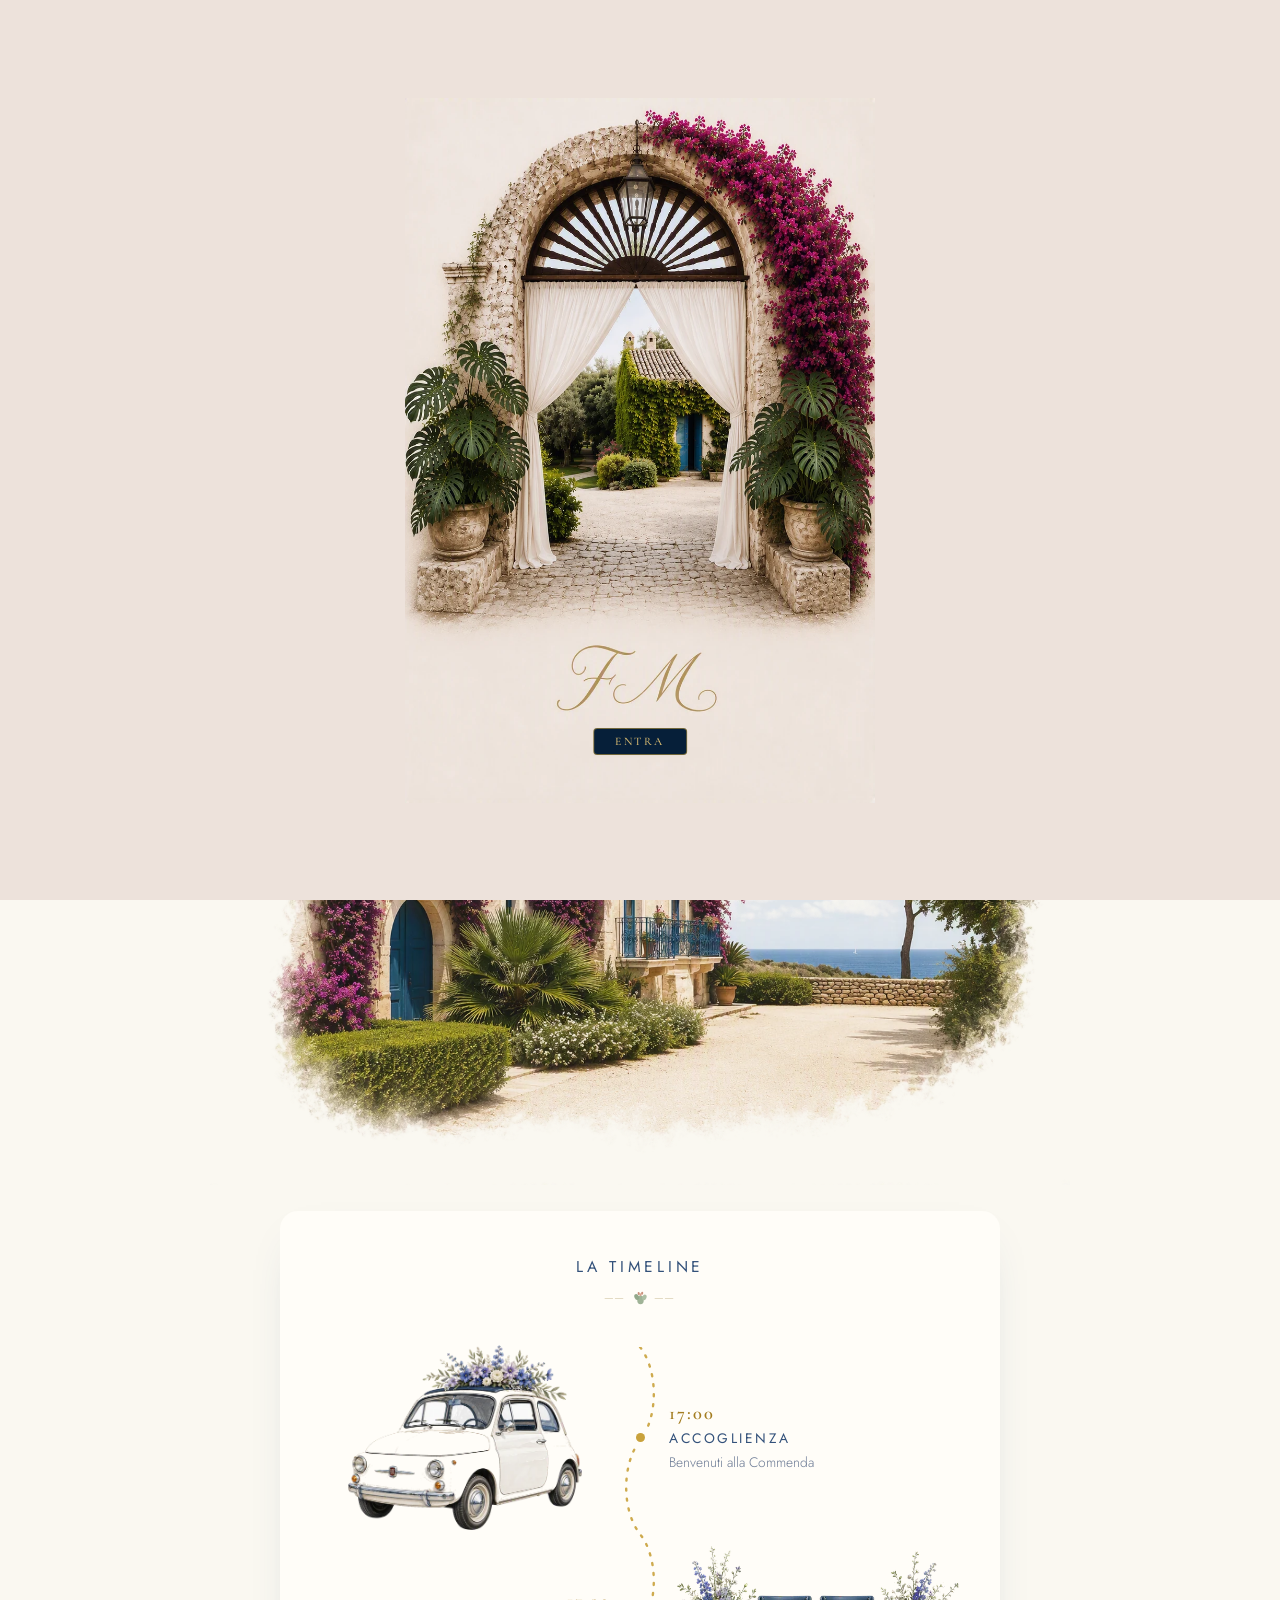
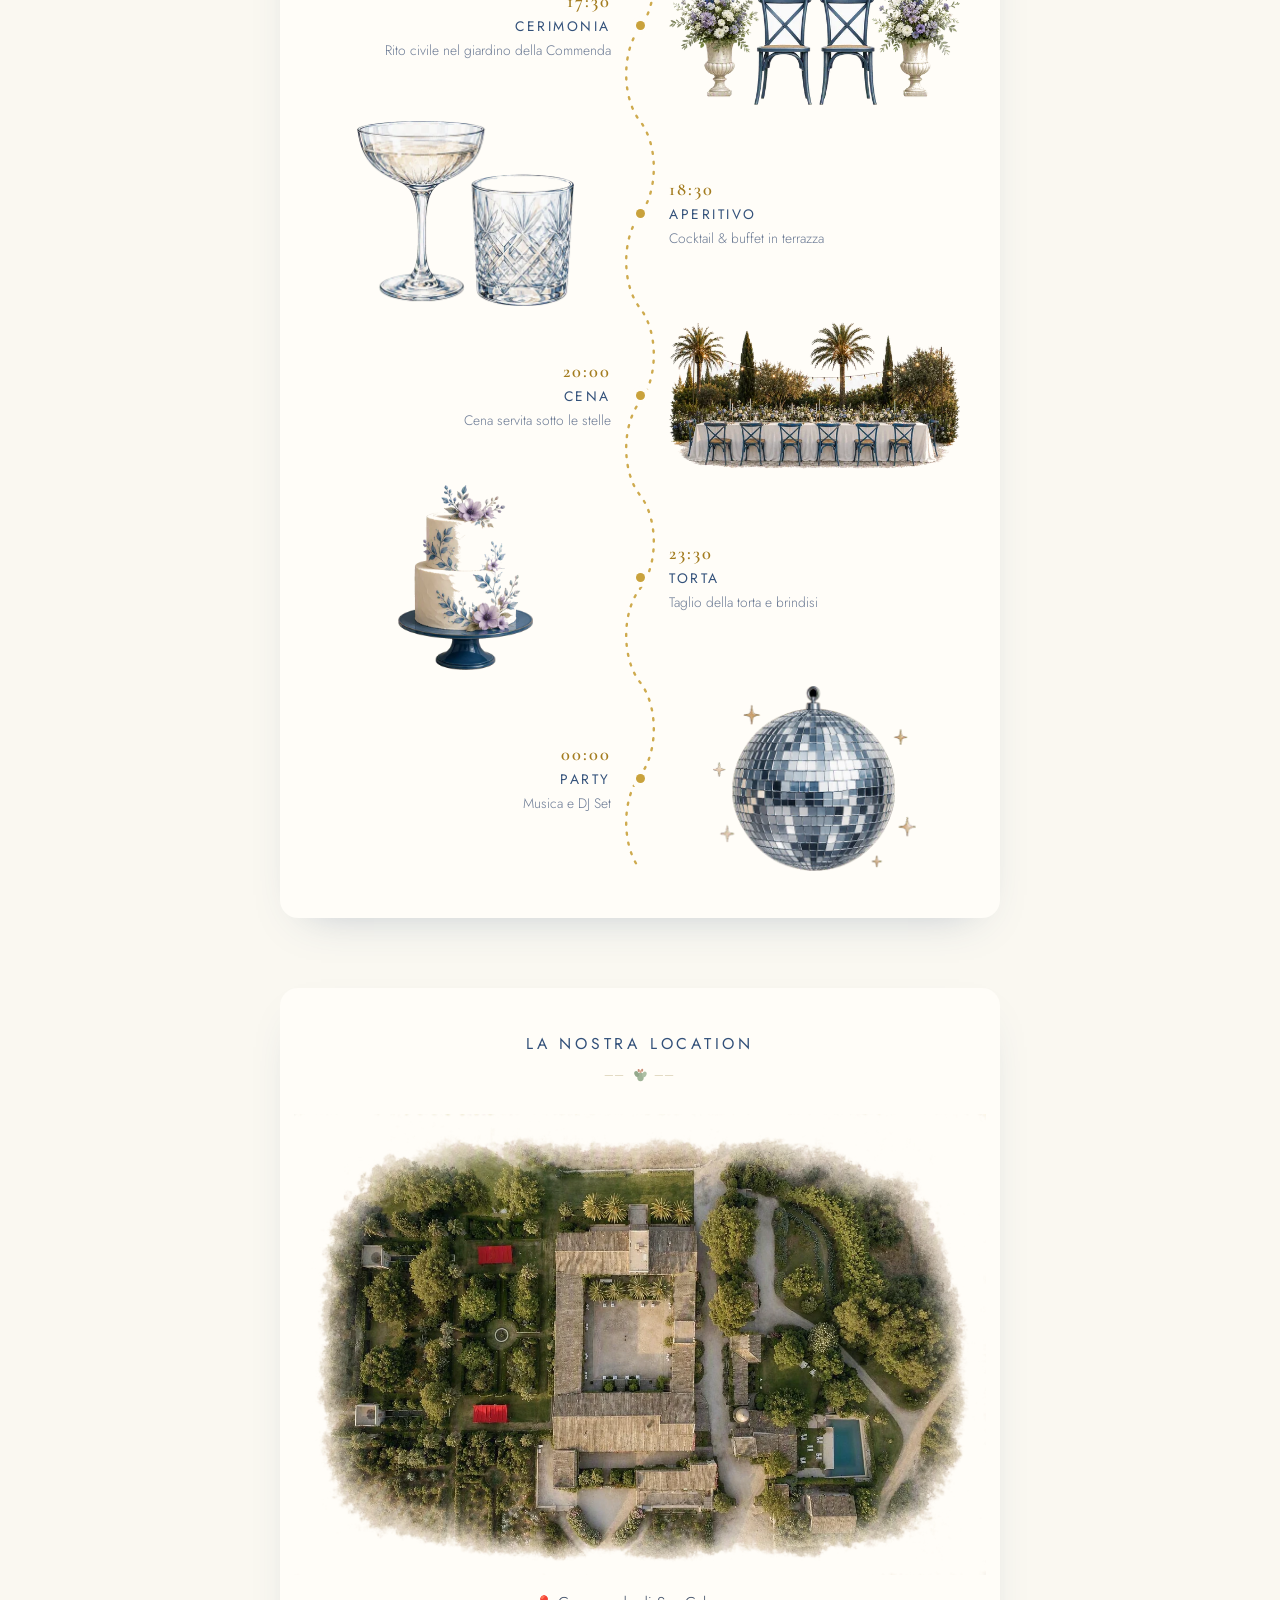
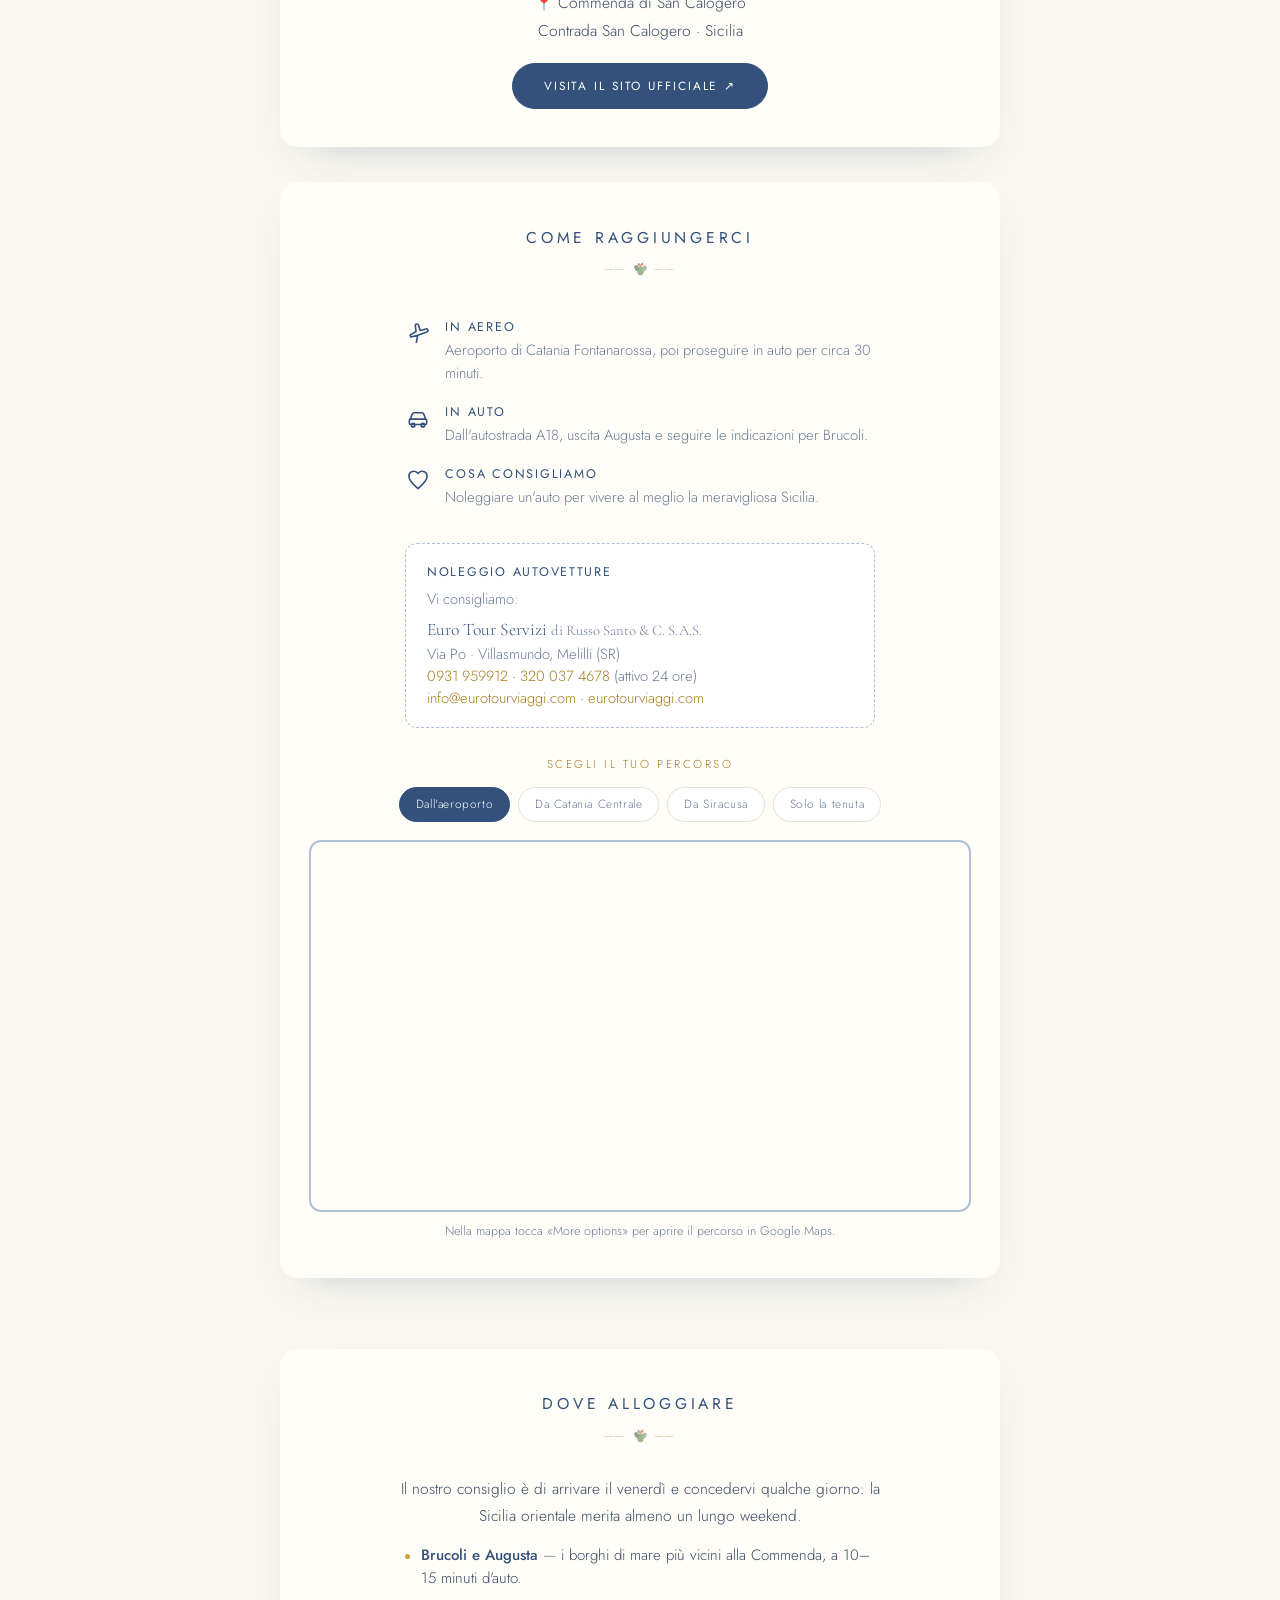
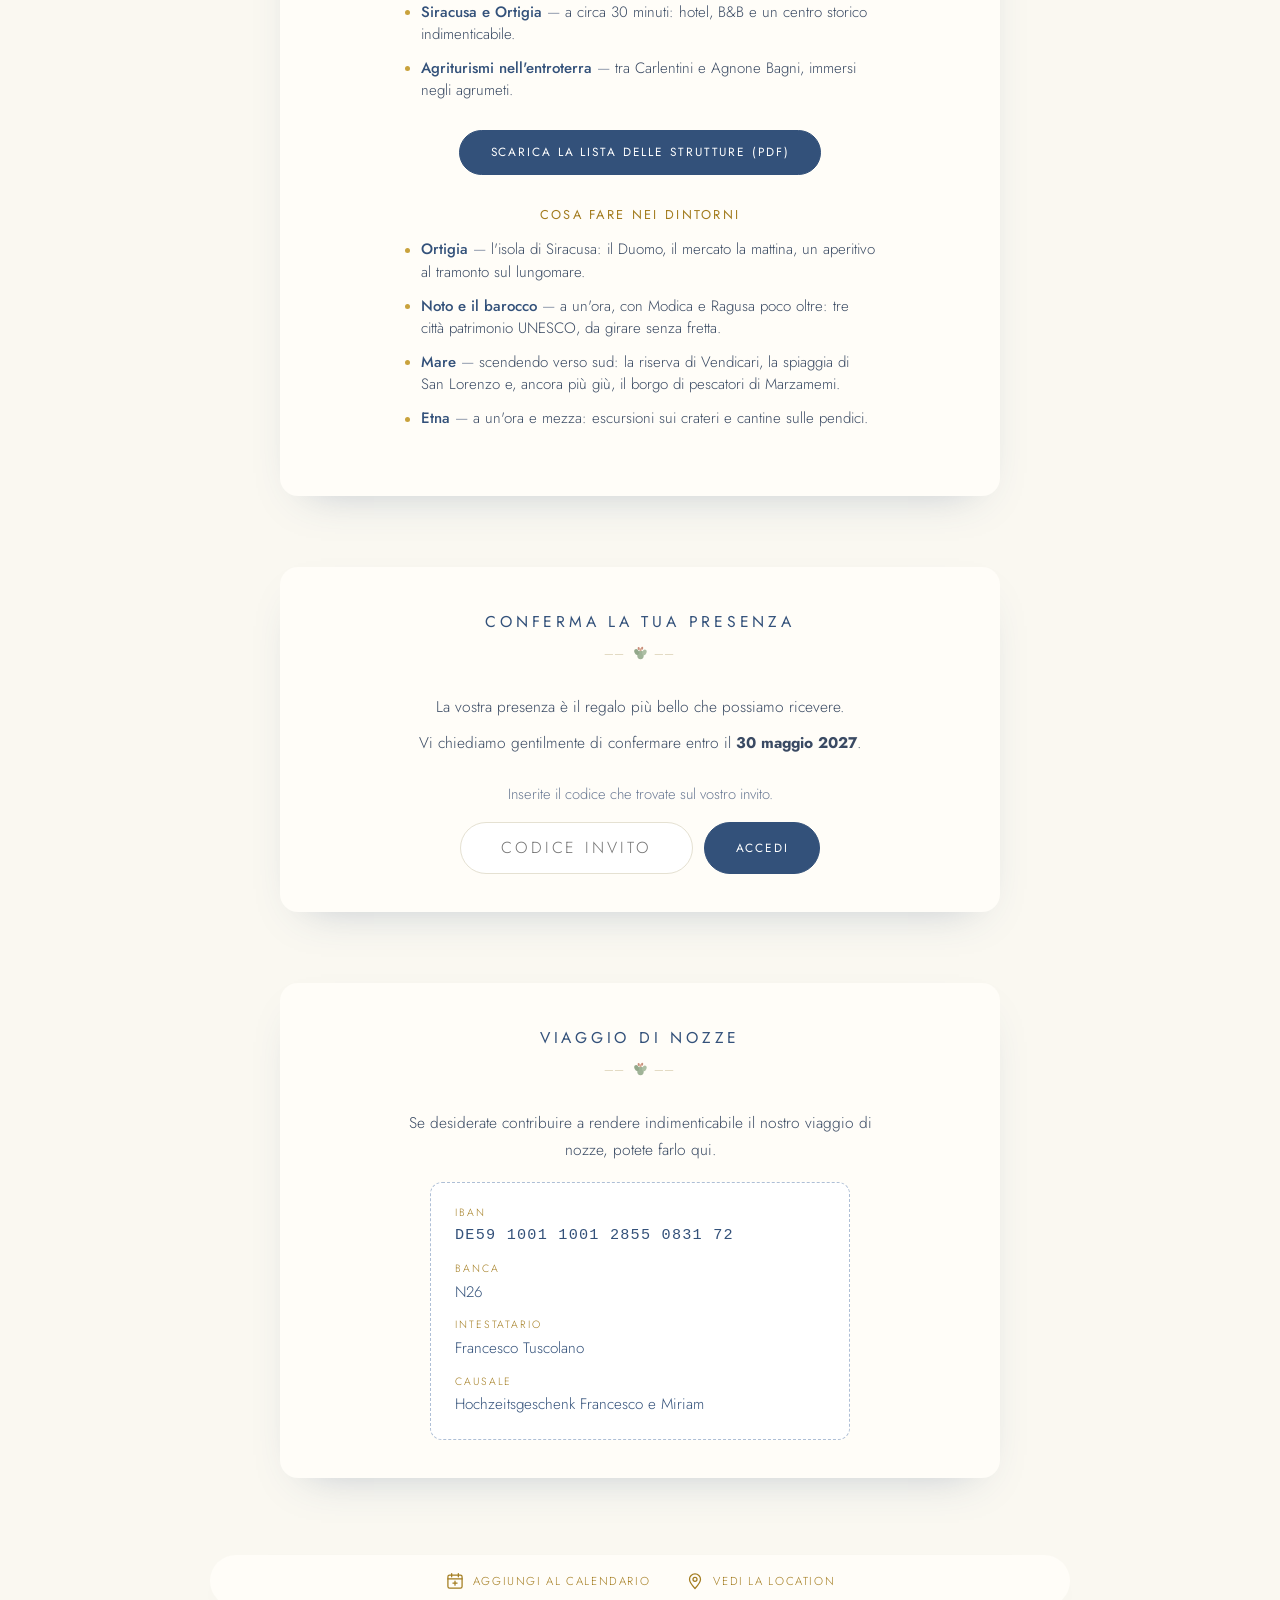
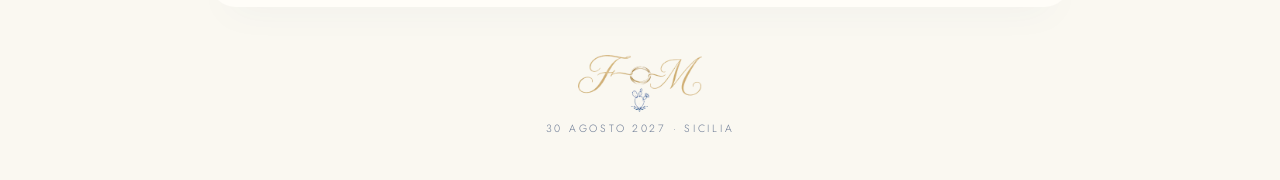
==== index.html @ 2eafede2 "RSVP: le risposte vanno in un foglio Google Backend (server/apps-script.gs, da incollare in Apps Scr" ====
<!DOCTYPE html>
<html lang="it">
<head>
  <meta charset="UTF-8" />
  <meta name="viewport" content="width=device-width, initial-scale=1.0" />
  <title>Francesco &amp; Miriam · 30 Agosto 2027</title>
  <meta name="description" content="Francesco e Miriam si sposano il 30 agosto 2027 alla Commenda di San Calogero, Sicilia." />
  <meta name="theme-color" content="#faf8f1" />

  <link rel="icon" type="image/svg+xml" href="favicon.svg" />
  <link rel="icon" type="image/png" sizes="32x32" href="favicon-32.png" />
  <link rel="apple-touch-icon" href="apple-touch-icon.png" />

  <!-- anteprima del link quando si condivide su WhatsApp, iMessage, social -->
  <meta property="og:type" content="website" />
  <meta property="og:title" content="Francesco &amp; Miriam · 30 Agosto 2027" />
  <meta property="og:description" content="Ci sposiamo alla Commenda di San Calogero, in Sicilia. Programma, come raggiungerci e RSVP." />
  <meta property="og:url" content="https://f-tuscolano.github.io/francesco-miriam-wedding/" />
  <meta property="og:image" content="https://f-tuscolano.github.io/francesco-miriam-wedding/img/og-image.jpg" />
  <meta property="og:image:width" content="1200" />
  <meta property="og:image:height" content="630" />
  <meta property="og:locale" content="it_IT" />
  <meta name="twitter:card" content="summary_large_image" />

  <!-- solo le due famiglie che il CSS usa davvero, nei pesi effettivamente usati -->
  <link rel="preconnect" href="https://fonts.googleapis.com" />
  <link rel="preconnect" href="https://fonts.gstatic.com" crossorigin />
  <link rel="stylesheet"
        href="https://fonts.googleapis.com/css2?family=Cormorant+Garamond:wght@400;500;600&amp;family=Jost:wght@300;400;500&amp;display=swap" />
  <link rel="stylesheet" href="styles.css" />
  <link rel="preload" as="image" href="img/intro-arco2.webp" />

  <noscript>
    <!-- senza JS niente chiude l'intro e niente rivela le schede: mostrale subito -->
    <style>
      .intro { display: none; }
      .reveal { opacity: 1; transform: none; }
    </style>
  </noscript>
</head>
<body>

  <!-- Sprite: il fico d'india che decora ogni titolo di sezione -->
  <svg width="0" height="0" style="position:absolute" aria-hidden="true">
    <symbol id="fico" viewBox="0 0 24 24"><ellipse cx="12" cy="15.4" rx="4.6" ry="6.1" fill="#9fb397"/><ellipse cx="6.6" cy="11.2" rx="3.1" ry="4.3" transform="rotate(-26 6.6 11.2)" fill="#93a88b"/><ellipse cx="17.5" cy="11.8" rx="2.9" ry="4.1" transform="rotate(24 17.5 11.8)" fill="#adbfa4"/><ellipse cx="9.5" cy="6.3" rx="1.5" ry="2.1" transform="rotate(-12 9.5 6.3)" fill="#c98f7a"/><ellipse cx="14.3" cy="6.1" rx="1.5" ry="2.1" transform="rotate(12 14.3 6.1)" fill="#c98f7a"/><ellipse cx="12" cy="8.1" rx="1.4" ry="2" fill="#d8a58f"/></symbol>
  </svg>

  <!-- ===== Intro: l'arco, poi direttamente nel sito ===== -->
  <div class="intro" id="intro">
    <div class="inv" id="inv">
      <img class="inv-scene" src="img/intro-arco2.webp" fetchpriority="high"
           alt="Commenda di San Calogero — Francesco e Miriam" />
      <button class="inv-enter" id="inv-enter" type="button" data-i18n="intro.enter">Entra</button>
    </div>
  </div>

  <nav class="nav" id="nav">
    <a class="nav-logo" href="#top" aria-label="Miriam e Francesco">
      <img src="img/logo-oro.png" width="900" height="621" alt="Miriam &amp; Francesco" />
    </a>
    <div class="nav-links" id="nav-links">
      <a href="#details" data-i18n="nav.details">Programma</a>
      <a href="#location" data-i18n="nav.location">La location</a>
      <a href="#stay" data-i18n="nav.stay">Alloggi</a>
      <a href="#gift" data-i18n="nav.gift">Viaggio di nozze</a>
      <a href="#rsvp">RSVP</a>
    </div>
    <div class="lang-toggle" role="group" aria-label="Lingua / Language">
      <button class="lang-btn active" data-lang="it">IT</button>
      <span class="lang-sep">/</span>
      <button class="lang-btn" data-lang="en">EN</button>
      <span class="lang-sep">/</span>
      <button class="lang-btn" data-lang="ro">RO</button>
    </div>
    <button class="nav-toggle" id="nav-toggle" type="button" aria-controls="nav-links"
            aria-expanded="false" aria-label="Menù" data-i18n-aria="nav.menu">
      <svg class="ico-menu" viewBox="0 0 24 24" aria-hidden="true"><path d="M4 7h16M4 12h16M4 17h16"/></svg>
      <svg class="ico-close" viewBox="0 0 24 24" aria-hidden="true"><path d="M6 6l12 12M18 6L6 18"/></svg>
    </button>
  </nav>

  <!-- ===== Hero ===== -->
  <header class="hero" id="top">

    <div class="hero-content reveal">
      <p class="hero-eyebrow" data-i18n="hero.invite">Con gioia vi invitiamo<br />al nostro matrimonio</p>
      <div class="orn">─── <span><svg class="orn-fico" aria-hidden="true"><use href="#fico"/></svg></span> ───</div>
      <img class="hero-lettering" src="img/logo-oro.png" width="900" height="621" alt="Miriam &amp; Francesco" />
      <p class="hero-date" data-i18n="hero.date">30 Agosto 2027</p>
      <p class="hero-venue">Siracusa · Sicilia</p>
      <div class="countdown" id="countdown">
        <div class="count-item"><span id="cd-days">–</span><small data-i18n="count.days">giorni</small></div>
        <div class="count-item"><span id="cd-hours">–</span><small data-i18n="count.hours">ore</small></div>
        <div class="count-item"><span id="cd-mins">–</span><small data-i18n="count.mins">minuti</small></div>
      </div>
      <figure class="hero-illustration">
        <img src="img/commenda-mare.webp" width="1400" height="933" decoding="async"
             alt="La Commenda di San Calogero" />
      </figure>
    </div>
  </header>

  <!-- ===== La timeline ===== -->
  <section class="section" id="details">
    <div class="wcard reveal">
      <h2 class="wtitle" data-i18n="giornata.title">La timeline</h2>
      <div class="orn orn-gold">── <span><svg class="orn-fico" aria-hidden="true"><use href="#fico"/></svg></span> ──</div>
      <div class="tl">
      <svg class="tl-wave" viewBox="0 0 40 1200" preserveAspectRatio="none" aria-hidden="true"><path d="M 20 0 C 36 25, 36 75, 20 100 C 4 125, 4 175, 20 200 C 36 225, 36 275, 20 300 C 4 325, 4 375, 20 400 C 36 425, 36 475, 20 500 C 4 525, 4 575, 20 600 C 36 625, 36 675, 20 700 C 4 725, 4 775, 20 800 C 36 825, 36 875, 20 900 C 4 925, 4 975, 20 1000 C 36 1025, 36 1075, 20 1100 C 4 1125, 4 1175, 20 1200" /></svg>
      <div class="tl-step">
        <figure class="tl-fig"><img src="img/tl-accoglienza.webp" width="520" height="411" alt="" loading="lazy" decoding="async" /></figure>
        <div class="tl-body">
          <p class="tl-time">17:00</p>
          <h3 data-i18n="tl.accoglienza">Accoglienza</h3>
          <p class="tl-desc" data-i18n="tl.accoglienzaD">Benvenuti alla Commenda</p>
        </div>
      </div>
      <div class="tl-step">
        <figure class="tl-fig"><img src="img/tl-cerimonia.webp" width="520" height="285" alt="" loading="lazy" decoding="async" /></figure>
        <div class="tl-body">
          <p class="tl-time">17:30</p>
          <h3 data-i18n="tl.cerimonia">Cerimonia</h3>
          <p class="tl-desc" data-i18n="tl.cerimoniaD">Rito civile nel giardino della Commenda</p>
        </div>
      </div>
      <div class="tl-step">
        <figure class="tl-fig"><img src="img/tl-aperitivo.webp" width="440" height="376" alt="" loading="lazy" decoding="async" /></figure>
        <div class="tl-body">
          <p class="tl-time">18:30</p>
          <h3 data-i18n="tl.aperitivo">Aperitivo</h3>
          <p class="tl-desc" data-i18n="tl.aperitivoD">Cocktail &amp; buffet in terrazza</p>
        </div>
      </div>
      <div class="tl-step">
        <figure class="tl-fig"><img src="img/tl-cena.webp" width="520" height="263" alt="" loading="lazy" decoding="async" /></figure>
        <div class="tl-body">
          <p class="tl-time">20:00</p>
          <h3 data-i18n="tl.cena">Cena</h3>
          <p class="tl-desc" data-i18n="tl.cenaD">Cena servita sotto le stelle</p>
        </div>
      </div>
      <div class="tl-step">
        <figure class="tl-fig"><img src="img/tl-torta.webp" width="380" height="522" alt="" loading="lazy" decoding="async" /></figure>
        <div class="tl-body">
          <p class="tl-time">23:30</p>
          <h3 data-i18n="tl.torta">Torta</h3>
          <p class="tl-desc" data-i18n="tl.tortaD">Taglio della torta e brindisi</p>
        </div>
      </div>
      <div class="tl-step">
        <figure class="tl-fig"><img src="img/tl-party.webp" width="420" height="383" alt="" loading="lazy" decoding="async" /></figure>
        <div class="tl-body">
          <p class="tl-time">00:00</p>
          <h3 data-i18n="tl.party">Party</h3>
          <p class="tl-desc" data-i18n="tl.partyD">Musica e DJ Set</p>
        </div>
      </div>
      </div>
    </div>
  </section>

  <!-- ===== Location e come raggiungerci ===== -->
  <section class="section" id="location">
    <div class="wcard reveal">
      <h2 class="wtitle" data-i18n="loc.title">La nostra location</h2>
      <div class="orn orn-gold">── <span><svg class="orn-fico" aria-hidden="true"><use href="#fico"/></svg></span> ──</div>
      <figure class="loc-illustration">
        <img src="img/location-tenuta.webp" width="1300" height="867" loading="lazy" decoding="async"
             alt="La Commenda di San Calogero vista dall'alto" />
      </figure>
      <p class="loc-address"><span class="loc-pin">📍</span> Commenda di San Calogero<br />Contrada San Calogero · Sicilia</p>
      <p class="center">
        <a class="btn btn-navy"
           href="https://www.commendadisancalogero.com/"
           target="_blank" rel="noopener" data-i18n="loc.site">Visita il sito ufficiale ↗</a>
      </p>
    </div>

    <div class="wcard reveal">
      <h2 class="wtitle" data-i18n="arr.title">Come raggiungerci</h2>
      <div class="orn orn-gold">── <span><svg class="orn-fico" aria-hidden="true"><use href="#fico"/></svg></span> ──</div>
      <ul class="travel-list">
        <li>
          <svg class="tr-ico" viewBox="0 0 24 24"><path d="M10.5 20.5 l1.2 -6.4 -6.2 1.6 -0.9 -1.7 5.6 -3.4 -0.7 -5.4 a1.5 1.5 0 0 1 3 0 l1.6 4.5 5.3 -1.4 a1.4 1.4 0 0 1 0.8 2.7 l-11 4"/></svg>
          <div><h3 data-i18n="arr.plane">In aereo</h3><p data-i18n="arr.planeText">Aeroporto di Catania Fontanarossa, poi proseguire in auto per circa 30 minuti.</p></div>
        </li>
        <li>
          <svg class="tr-ico" viewBox="0 0 24 24"><path d="M5 13 l1.6 -4.5 a2 2 0 0 1 1.9 -1.3 h7 a2 2 0 0 1 1.9 1.3 L19 13"/><rect x="4" y="13" width="16" height="5" rx="1.4"/><circle cx="7.5" cy="18.6" r="1.6"/><circle cx="16.5" cy="18.6" r="1.6"/></svg>
          <div><h3 data-i18n="arr.car">In auto</h3><p data-i18n="arr.carText">Dall'autostrada A18, uscita Augusta e seguire le indicazioni per Brucoli.</p></div>
        </li>
        <li>
          <svg class="tr-ico" viewBox="0 0 24 24"><path d="M12 20 C6 15 3.6 11.6 3.6 8.6 A4.6 4.6 0 0 1 12 6 a4.6 4.6 0 0 1 8.4 2.6 c0 3 -2.4 6.4 -8.4 11.4Z"/></svg>
          <div><h3 data-i18n="arr.tip">Cosa consigliamo</h3><p data-i18n="arr.tipText">Noleggiare un'auto per vivere al meglio la meravigliosa Sicilia.</p></div>
        </li>
      </ul>
      <div class="transfer">
        <h3 data-i18n="arr.transfer">Noleggio autovetture</h3>
        <p class="muted" data-i18n="arr.transferT">Vi consigliamo:</p>
        <p class="transfer-name">Euro Tour Servizi <span class="muted">di Russo Santo &amp; C. S.A.S.</span></p>
        <p class="muted">Via Po · Villasmundo, Melilli (SR)</p>
        <p><a href="tel:+390931959912">0931 959912</a> · <a href="tel:+393200374678">320 037 4678</a>
          <span class="muted" data-i18n="arr.h24">(attivo 24 ore)</span></p>
        <p><a href="mailto:info@eurotourviaggi.com">info@eurotourviaggi.com</a> ·
          <a href="https://www.eurotourviaggi.com" target="_blank" rel="noopener">eurotourviaggi.com</a></p>
      </div>

      <p class="choose-label" data-i18n="arr.choose">Scegli il tuo percorso</p>
      <div class="map-chips" id="map-chips" role="group" aria-label="Punto di partenza">
        <button class="chip active" data-origin="airport" data-i18n="map.fromAirport">Dall'aeroporto</button>
        <button class="chip" data-origin="station" data-i18n="map.fromStation">Da Catania Centrale</button>
        <button class="chip" data-origin="siracusa" data-i18n="map.fromSiracusa">Da Siracusa</button>
        <button class="chip" data-origin="venue" data-i18n="map.venueOnly">Solo la tenuta</button>
      </div>
      <div class="map-wrap">
        <iframe
          id="map-frame"
          title="Mappa — Commenda di San Calogero"
          src="https://www.google.com/maps?saddr=Aeroporto+di+Catania+Fontanarossa&daddr=Commenda+di+San+Calogero,+Augusta,+Sicilia&output=embed"
          loading="lazy"
          referrerpolicy="no-referrer-when-downgrade"
          allowfullscreen></iframe>
      </div>
      <p class="map-hint" data-i18n="map.hint">Nella mappa tocca «More options» per aprire il percorso in Google Maps.</p>
    </div>
  </section>

  <!-- ===== Dove alloggiare ===== -->
  <section class="section" id="stay">
    <div class="wcard reveal">
      <h2 class="wtitle" data-i18n="stay.title">Dove alloggiare</h2>
      <div class="orn orn-gold">── <span><svg class="orn-fico" aria-hidden="true"><use href="#fico"/></svg></span> ──</div>

      <p class="wtext" data-i18n="stay.lead">
        Il nostro consiglio è di arrivare il venerdì e concedervi qualche giorno:
        la Sicilia orientale merita almeno un lungo weekend.
      </p>

      <ul class="stay-list">
        <li><strong data-i18n="stay.z1">Brucoli e Augusta</strong>
          <span data-i18n="stay.z1T">i borghi di mare più vicini alla Commenda, a 10–15 minuti d'auto.</span></li>
        <li><strong data-i18n="stay.z2">Siracusa e Ortigia</strong>
          <span data-i18n="stay.z2T">a circa 30 minuti: hotel, B&amp;B e un centro storico indimenticabile.</span></li>
        <li><strong data-i18n="stay.z3">Agriturismi nell'entroterra</strong>
          <span data-i18n="stay.z3T">tra Carlentini e Agnone Bagni, immersi negli agrumeti.</span></li>
      </ul>

      <p class="center">
        <a class="btn btn-navy" href="files/strutture-alberghiere.pdf" download
           data-i18n="stay.pdf">Scarica la lista delle strutture (PDF)</a>
      </p>

      <h3 class="stay-sub" data-i18n="stay.doTitle">Cosa fare nei dintorni</h3>
      <ul class="stay-list">
        <li><strong>Ortigia</strong>
          <span data-i18n="stay.d1">l'isola di Siracusa: il Duomo, il mercato la mattina, un aperitivo al tramonto sul lungomare.</span></li>
        <li><strong>Noto e il barocco</strong>
          <span data-i18n="stay.d2">a un'ora, con Modica e Ragusa poco oltre: tre città patrimonio UNESCO, da girare senza fretta.</span></li>
        <li><strong data-i18n="stay.d3n">Mare</strong>
          <span data-i18n="stay.d3">scendendo verso sud: la riserva di Vendicari, la spiaggia di San Lorenzo e, ancora più giù, il borgo di pescatori di Marzamemi.</span></li>
        <li><strong>Etna</strong>
          <span data-i18n="stay.d4">a un'ora e mezza: escursioni sui crateri e cantine sulle pendici.</span></li>
      </ul>
    </div>
  </section>

  <!-- ===== RSVP ===== -->
  <section class="section" id="rsvp">
    <div class="wcard reveal">
      <h2 class="wtitle" data-i18n="rsvp.title">Conferma la tua presenza</h2>
      <div class="orn orn-gold">── <span><svg class="orn-fico" aria-hidden="true"><use href="#fico"/></svg></span> ──</div>
      <p class="wtext" data-i18n="rsvp.lead1">La vostra presenza è il regalo più bello che possiamo ricevere.</p>
      <p class="wtext" data-i18n="rsvp.lead2">Vi chiediamo gentilmente di confermare entro il <strong>30 maggio 2027</strong>.</p>

      <div class="rsvp-box" id="rsvp-login">
        <p class="muted" data-i18n="rsvp.loginLead">Inserite il codice che trovate sul vostro invito.</p>
        <form id="login-form" class="rsvp-login-form">
          <input id="code-input" placeholder="Codice invito" data-i18n-ph="rsvp.codePlaceholder"
                 autocomplete="off" autocapitalize="characters" required />
          <button class="btn btn-navy" type="submit" data-i18n="rsvp.login">Accedi</button>
        </form>
        <p class="rsvp-error" id="login-error" hidden data-i18n="rsvp.error">Codice non valido — riprovate.</p>
        <p class="rsvp-error" id="login-net-error" hidden data-i18n="rsvp.netError">Problema di connessione. Riprovate tra poco.</p>
      </div>

      <div class="rsvp-box" id="rsvp-panel" hidden>
        <p class="rsvp-welcome"><span data-i18n="rsvp.welcome">Benvenuti</span>, <strong id="guest-name"></strong>!</p>
        <form id="rsvp-form" class="rsvp-form-grid">
          <fieldset>
            <legend data-i18n="rsvp.attending">Ci sarete?</legend>
            <label class="radio"><input type="radio" name="attending" value="yes" checked />
              <span data-i18n="rsvp.yes">Ci saremo!</span></label>
            <label class="radio"><input type="radio" name="attending" value="no" />
              <span data-i18n="rsvp.no">Purtroppo no</span></label>
          </fieldset>
          <label class="rsvp-field"><span data-i18n="rsvp.guests">In quanti sarete?</span>
            <select id="guest-count"></select>
          </label>
          <label class="rsvp-field"><span data-i18n="rsvp.notes">Allergie, intolleranze o note</span>
            <textarea id="rsvp-notes" rows="3"></textarea>
          </label>
          <button class="btn btn-navy" type="submit" data-i18n="rsvp.send">Conferma la tua presenza ♡</button>
        </form>
        <p class="rsvp-error" id="rsvp-send-error" hidden data-i18n="rsvp.netError">Problema di connessione. Riprovate tra poco.</p>
        <p class="rsvp-thanks" id="rsvp-thanks" hidden data-i18n="rsvp.thanks">Grazie! La vostra risposta è stata registrata.</p>
        <p class="center"><a href="#rsvp" id="rsvp-logout" class="rsvp-logout" data-i18n="rsvp.logout">Esci</a></p>
      </div>

    </div>
  </section>

  <!-- ===== Viaggio di nozze ===== -->
  <section class="section" id="gift">
    <div class="wcard reveal">
      <h2 class="wtitle" data-i18n="gift.title">Viaggio di nozze</h2>
      <div class="orn orn-gold">── <span><svg class="orn-fico" aria-hidden="true"><use href="#fico"/></svg></span> ──</div>
      <p class="wtext" data-i18n="gift.lead">
        Se desiderate contribuire a rendere indimenticabile il nostro viaggio di nozze,
        potete farlo qui.
      </p>
      <dl class="iban-box">
        <dt data-i18n="gift.iban">IBAN</dt>
        <dd class="iban-code">DE59 1001 1001 2855 0831 72</dd>
        <dt data-i18n="gift.bank">Banca</dt>
        <dd>N26</dd>
        <dt data-i18n="gift.holder">Intestatario</dt>
        <dd>Francesco Tuscolano</dd>
        <dt data-i18n="gift.reason">Causale</dt>
        <dd>Hochzeitsgeschenk Francesco e Miriam</dd>
      </dl>
    </div>
  </section>

  <!-- ===== Action bar ===== -->
  <div class="action-bar reveal">
    <a href="fm-wedding.ics" download>
      <svg class="ab-ico" viewBox="0 0 24 24"><rect x="3.5" y="5" width="17" height="15.5" rx="2"/><path d="M3.5 9.5 h17 M8 3 v4 M16 3 v4"/><path d="M12 12 v5 M9.5 14.5 h5"/></svg>
      <span data-i18n="actions.calendar">Aggiungi al calendario</span>
    </a>
    <a href="https://www.google.com/maps/search/?api=1&query=Commenda+di+San+Calogero,+Augusta,+Sicilia" target="_blank" rel="noopener">
      <svg class="ab-ico" viewBox="0 0 24 24"><path d="M12 21c-4.4-4.6-6.6-8-6.6-11a6.6 6.6 0 1 1 13.2 0c0 3-2.2 6.4-6.6 11Z"/><circle cx="12" cy="10" r="2.4"/></svg>
      <span data-i18n="actions.map">Vedi la location</span>
    </a>
  </div>

  <footer class="footer">
    <img class="footer-mono" src="img/monogram-fm-v2.webp" width="640" height="296" loading="lazy"
         alt="Francesco e Miriam" />
    <p class="footer-date" data-i18n="footer.date">30 Agosto 2027 · Sicilia</p>
  </footer>

  <script src="i18n.js"></script>
  <script src="script.js"></script>
</body>
</html>
---- styles.css ----
/* ============ Miriam & Francesco — 30 Agosto 2027 ============ */

:root {
  /* palette del sito: crema, blu polvere, navy, oro — come da mockup */
  --ink: #3a4a63;
  --ink-soft: #6b7a94;
  --paper: #faf8f1;
  --card: #fffdf8;
  --navy: #33517a;
  --navy-deep: #27405f;
  --dusty: #6b82a8;
  --dusty-soft: #aebfd6;
  --gold: #c9a23c;
  --gold-deep: #a37c1f;
  --line: #e5e1d2;
  --serif: "Cormorant Garamond", Georgia, serif;
  --sans: "Jost", "Helvetica Neue", sans-serif;
}

* { box-sizing: border-box; margin: 0; padding: 0; }

html { scroll-behavior: smooth; }

body {
  font-family: var(--sans);
  font-weight: 300;
  color: var(--ink);
  background: var(--paper);
  line-height: 1.75;
}

img { max-width: 100%; height: auto; display: block; }

.center { text-align: center; }
.muted { color: var(--ink-soft); font-size: 0.92rem; }

/* ---------- Pulsanti ---------- */
.btn {
  display: inline-block;
  padding: 0.7rem 1.9rem;
  border: 1px solid var(--navy);
  border-radius: 999px;
  color: var(--navy);
  background: none;
  text-decoration: none;
  text-transform: uppercase;
  letter-spacing: 0.16em;
  font-size: 0.74rem;
  font-weight: 400;
  font-family: inherit;
  cursor: pointer;
  transition: background 0.25s, color 0.25s;
}

.btn-navy { background: var(--navy); color: #fff; border-color: var(--navy); }
.btn-navy:hover { background: var(--navy-deep); border-color: var(--navy-deep); }

/* ---------- Nav ---------- */
.nav {
  position: fixed;
  inset: 0 0 auto 0;
  z-index: 20;
  display: flex;
  align-items: center;
  justify-content: space-between;
  gap: 1rem;
  padding: 0.55rem 1.6rem;
  background: rgba(250, 248, 241, 0.9);
  backdrop-filter: blur(10px);
  border-bottom: 1px solid var(--line);
}

.nav-logo img { height: 34px; width: auto; }

.nav-links { display: flex; gap: 1.7rem; }

.nav-links a {
  color: var(--ink-soft);
  text-decoration: none;
  font-size: 0.76rem;
  font-weight: 400;
  text-transform: uppercase;
  letter-spacing: 0.15em;
  transition: color 0.2s;
}

.nav-links a:hover { color: var(--navy); }

.lang-toggle { display: flex; align-items: center; gap: 0.35rem; }

.lang-btn {
  background: none;
  border: none;
  cursor: pointer;
  font: inherit;
  font-size: 0.78rem;
  letter-spacing: 0.12em;
  color: var(--ink-soft);
  padding: 0.2rem 0.1rem;
}

.lang-btn.active { color: var(--navy); border-bottom: 1px solid var(--gold); }

.lang-sep { color: var(--line); }

/* ---------- Pulsante del menù (solo schermi piccoli) ---------- */
.nav-toggle {
  display: none;
  background: none;
  border: 0;
  padding: 0.3rem;
  margin-right: -0.3rem;
  color: var(--navy);
  cursor: pointer;
  line-height: 0;
}

.nav-toggle svg {
  width: 23px;
  height: 23px;
  fill: none;
  stroke: currentColor;
  stroke-width: 1.5;
  stroke-linecap: round;
}

.nav-toggle .ico-close,
.nav.open .nav-toggle .ico-menu { display: none; }

.nav.open .nav-toggle .ico-close { display: block; }

/* ---------- Hero ---------- */
.hero {
  position: relative;
  min-height: 100vh;
  display: flex;
  align-items: center;
  justify-content: center;
  text-align: center;
  overflow: hidden;
  padding: 6.5rem 1.5rem 1rem;
}

.hero-content { max-width: 860px; }

.hero-eyebrow {
  text-transform: uppercase;
  letter-spacing: 0.32em;
  font-size: 0.8rem;
  font-weight: 400;
  color: var(--navy);
  line-height: 2;
}

.orn {
  color: var(--dusty-soft);
  font-size: 0.72rem;
  letter-spacing: 0.18em;
  margin: 0.7rem 0;
}

.orn span { color: var(--gold); }

.orn-fico {
  width: 17px;
  height: 17px;
  display: inline-block;
  vertical-align: -0.32em;
  margin: 0 0.1em;
}

.orn-gold { color: #ddd3b8; margin: 0.5rem 0 1.8rem; }

.hero-lettering {
  width: min(76vw, 350px);
  margin: 0.5rem auto 0.8rem;
}

.hero-date {
  text-transform: uppercase;
  letter-spacing: 0.34em;
  font-size: 1.05rem;
  font-weight: 400;
  color: var(--navy);
}

.hero-venue {
  font-family: var(--serif);
  font-size: 1.15rem;
  color: var(--ink-soft);
  margin-top: 0.3rem;
}

.countdown {
  display: flex;
  justify-content: center;
  gap: 2.4rem;
  margin-top: 1.6rem;
}

.count-item { display: flex; flex-direction: column; align-items: center; }

.count-item span {
  font-family: var(--serif);
  font-size: 2.1rem;
  line-height: 1.2;
  color: var(--navy);
}

.count-item small {
  text-transform: uppercase;
  letter-spacing: 0.2em;
  font-size: 0.6rem;
  color: var(--gold-deep);
}

.hero-illustration {
  margin: 0.7rem auto 0;
  max-width: 1010px;
}

/* ---------- Sezioni e schede ---------- */
.section { padding: 2.2rem 1.2rem; scroll-margin-top: 4rem; }

.section:first-of-type { padding-top: 0.6rem; }

.wcard {
  max-width: 720px;
  margin: 0 auto;
  background: var(--card);
  border-radius: 18px;
  box-shadow: 0 18px 44px -26px rgba(51, 81, 122, 0.35);
  padding: 2.6rem 1.8rem 2.4rem;
  text-align: center;
}

.wcard + .wcard { margin-top: 2.2rem; }

.wtitle {
  font-family: var(--sans);
  font-weight: 400;
  text-transform: uppercase;
  letter-spacing: 0.24em;
  font-size: 0.98rem;
  color: var(--navy);
}

.wtext {
  max-width: 480px;
  margin: 0 auto 0.6rem;
  color: var(--ink);
  font-size: 0.97rem;
}

/* ---------- Timeline (serpentina, lati alternati) ---------- */
.tl {
  position: relative;
  max-width: 640px;
  margin: 0 auto;
}

.tl-wave {
  position: absolute;
  left: 50%;
  top: 10px;
  height: calc(100% - 20px);
  width: 46px;
  transform: translateX(-50%);
  pointer-events: none;
}

.tl-wave path {
  fill: none;
  stroke: var(--gold);
  stroke-width: 2.4;
  stroke-dasharray: 2 8;
  stroke-linecap: round;
  opacity: 0.9;
  vector-effect: non-scaling-stroke;
}

.tl-step {
  position: relative;
  display: grid;
  grid-template-columns: 1fr 46px 1fr;
  align-items: center;
  gap: 0.4rem;
  padding: 0.5rem 0;
}

/* il pallino d'oro appoggiato sulla serpentina */
.tl-step::before {
  content: "";
  grid-column: 2;
  grid-row: 1;
  justify-self: center;
  width: 9px;
  height: 9px;
  border-radius: 50%;
  background: var(--gold);
  box-shadow: 0 0 0 5px var(--card);
}

.tl-fig  { grid-column: 1; grid-row: 1; margin: 0; }
.tl-body { grid-column: 3; grid-row: 1; text-align: left; }

.tl-step:nth-of-type(even) .tl-fig  { grid-column: 3; }
/* il testo nella colonna di sinistra è allineato a destra, così sta accanto
   alla serpentina e alla propria illustrazione invece di lasciare un buco */
.tl-step:nth-of-type(even) .tl-body { grid-column: 1; text-align: right; }

.tl-fig img {
  max-width: 100%;
  max-height: 185px;
  width: auto;
  height: auto;
  margin: 0 auto;
}

.tl-time {
  font-family: var(--serif);
  font-weight: 600;
  font-size: 1.15rem;
  letter-spacing: 0.1em;
  color: var(--gold-deep);
  line-height: 1.2;
}

.tl-body h3 {
  font-weight: 400;
  text-transform: uppercase;
  letter-spacing: 0.18em;
  font-size: 0.86rem;
  color: var(--navy);
  margin-top: 0.1rem;
}

.tl-desc {
  font-size: 0.86rem;
  line-height: 1.5;
  color: var(--ink-soft);
  margin-top: 0.15rem;
}

/* telefoni: serpentina e lati alternati restano, solo più compatti
   — si rimpiccioliscono le illustrazioni, non crolla l'impaginazione */
@media (max-width: 640px) {
  #details .wcard { padding-left: 0.6rem; padding-right: 0.6rem; }
  .tl-step {
    grid-template-columns: 1fr 34px 1fr;
    gap: 0.2rem;
    padding: 0.3rem 0;
  }
  /* l'ampiezza dell'onda è una frazione di questa larghezza: un corridoio
     stretto appiattirebbe la serpentina in una linea retta */
  .tl-wave { width: 34px; top: 8px; height: calc(100% - 16px); }
  .tl-wave path {
    stroke: var(--gold-deep);
    stroke-width: 2.6;
    stroke-dasharray: 3.5 6;
    opacity: 1;
  }
  .tl-step::before { width: 8px; height: 8px; box-shadow: 0 0 0 4px var(--card); }
  .tl-fig img { max-height: 92px; }
  .tl-time { font-size: 1.05rem; letter-spacing: 0.06em; }
  .tl-body h3 { font-size: 0.66rem; letter-spacing: 0.1em; }
  .tl-desc { font-size: 0.71rem; line-height: 1.35; margin-top: 0.08rem; }
}

@media (max-width: 420px) {
  .tl-fig img { max-height: 82px; }
  .tl-desc { font-size: 0.68rem; }
}

/* ---------- Location e come raggiungerci ---------- */
/* illustrazione trasparente: nessuna cornice, appoggiata sulla scheda */
.loc-illustration {
  /* sborda un po' dal padding della scheda: i bordi del disegno sfumano,
     così sembra più grande senza toccare i margini della scheda */
  width: calc(100% + 1.8rem);
  max-width: none;
  margin: 0 -0.9rem 0.9rem;
}

.loc-address { font-size: 0.98rem; color: var(--ink); margin-bottom: 1.2rem; }

.loc-pin { font-size: 0.9rem; }

.travel-list {
  list-style: none;
  max-width: 470px;
  margin: 0 auto 1.6rem;
  text-align: left;
}

.travel-list li {
  display: flex;
  gap: 0.9rem;
  align-items: flex-start;
  padding: 0.55rem 0;
}

.tr-ico {
  flex-shrink: 0;
  width: 26px;
  height: 26px;
  margin-top: 0.2rem;
  fill: none;
  stroke: var(--navy);
  stroke-width: 1.5;
  stroke-linecap: round;
  stroke-linejoin: round;
}

.travel-list h3 {
  font-weight: 400;
  text-transform: uppercase;
  letter-spacing: 0.14em;
  font-size: 0.78rem;
  color: var(--navy);
}

.travel-list p { font-size: 0.92rem; color: var(--ink-soft); line-height: 1.55; }

.choose-label {
  text-transform: uppercase;
  letter-spacing: 0.22em;
  font-size: 0.72rem;
  color: var(--gold-deep);
  margin-bottom: 0.8rem;
}

.map-chips {
  display: flex;
  flex-wrap: wrap;
  justify-content: center;
  gap: 0.5rem;
  margin-bottom: 1.1rem;
}

.chip {
  background: #fff;
  border: 1px solid var(--line);
  border-radius: 999px;
  cursor: pointer;
  font: inherit;
  font-size: 0.74rem;
  letter-spacing: 0.05em;
  color: var(--ink-soft);
  padding: 0.4rem 1rem;
  transition: border-color 0.2s, color 0.2s, background 0.2s;
}

.chip:hover { border-color: var(--dusty); color: var(--navy); }

.chip.active { background: var(--navy); border-color: var(--navy); color: #fff; }

.map-wrap {
  position: relative;
  width: 100%;
  aspect-ratio: 16 / 9;
  min-height: 280px;
  border-radius: 12px;
  overflow: hidden;
  border: 2px solid var(--dusty-soft);
  filter: saturate(0.85);
}

.map-hint {
  margin-top: 0.6rem;
  font-size: 0.78rem;
  color: var(--ink-soft);
  line-height: 1.45;
}

.map-wrap iframe { position: absolute; inset: 0; width: 100%; height: 100%; border: 0; }

/* ---------- Noleggio autovetture ---------- */
.transfer {
  max-width: 470px;
  margin: 0 auto 1.6rem;
  padding: 1.1rem 1.3rem;
  text-align: left;
  background: #fff;
  border: 1px dashed var(--dusty-soft);
  border-radius: 12px;
  font-size: 0.92rem;
}

.transfer h3 {
  font-weight: 400;
  text-transform: uppercase;
  letter-spacing: 0.14em;
  font-size: 0.78rem;
  color: var(--navy);
  margin-bottom: 0.3rem;
}

.transfer p { line-height: 1.5; }

.transfer-name {
  font-family: var(--serif);
  font-size: 1.1rem;
  color: var(--navy);
  margin-top: 0.4rem;
}

.transfer a { color: var(--gold-deep); text-decoration: none; }
.transfer a:hover { text-decoration: underline; }

/* ---------- Dove alloggiare ---------- */
.stay-list {
  list-style: none;
  max-width: 470px;
  margin: 0.4rem auto 1.4rem;
  text-align: left;
  font-size: 0.94rem;
}

.stay-list li {
  position: relative;
  padding: 0.35rem 0 0.35rem 1rem;
  line-height: 1.5;
}

.stay-list li::before {
  content: "";
  position: absolute;
  left: 0;
  top: 0.95rem;
  width: 5px;
  height: 5px;
  border-radius: 50%;
  background: var(--gold);
}

.stay-list strong {
  font-weight: 500;
  color: var(--navy);
}

.stay-list strong::after { content: " — "; color: var(--ink-soft); font-weight: 300; }

.stay-sub {
  margin-top: 1.8rem;
  font-weight: 400;
  text-transform: uppercase;
  letter-spacing: 0.18em;
  font-size: 0.8rem;
  color: var(--gold-deep);
}

/* ---------- RSVP ---------- */
.rsvp-box { margin-top: 1.6rem; }

.rsvp-login-form {
  display: flex;
  flex-wrap: wrap;
  justify-content: center;
  gap: 0.7rem;
  margin-top: 0.9rem;
}

#code-input {
  font: inherit;
  padding: 0.68rem 1.1rem;
  min-width: 210px;
  text-align: center;
  letter-spacing: 0.18em;
  text-transform: uppercase;
  border: 1px solid var(--line);
  border-radius: 999px;
  background: #fff;
  color: var(--ink);
}

#code-input:focus { outline: none; border-color: var(--dusty); }

.rsvp-error { color: #a6493a; margin-top: 0.9rem; font-size: 0.9rem; }

.rsvp-welcome { font-family: var(--serif); font-size: 1.5rem; color: var(--navy); margin-bottom: 1.2rem; }

.rsvp-form-grid { display: grid; gap: 1.2rem; text-align: left; max-width: 440px; margin: 0 auto; }

.rsvp-form-grid fieldset { border: none; }
.rsvp-form-grid legend { margin-bottom: 0.4rem; color: var(--navy); }

.radio { display: inline-flex; align-items: center; gap: 0.45rem; margin-right: 1.5rem; }
.radio input { accent-color: var(--navy); }

.rsvp-field { display: grid; gap: 0.35rem; font-size: 0.94rem; color: var(--navy); }

/* display:grid batterebbe il [hidden] del browser: serve dirlo esplicitamente */
.rsvp-field[hidden] { display: none; }

.rsvp-field select,
.rsvp-field textarea {
  font: inherit;
  color: var(--ink);
  padding: 0.6rem 0.8rem;
  border: 1px solid var(--line);
  border-radius: 10px;
  background: #fff;
  resize: vertical;
}

.rsvp-field select:focus, .rsvp-field textarea:focus { outline: none; border-color: var(--dusty); }

.rsvp-form-grid .btn { justify-self: center; }

.rsvp-thanks { color: var(--gold-deep); margin-top: 1.1rem; }

.rsvp-logout { display: inline-block; margin-top: 1.2rem; color: var(--ink-soft); font-size: 0.85rem; }

/* ---------- Viaggio di nozze / IBAN ---------- */
.iban-box {
  max-width: 420px;
  margin: 1.2rem auto 0;
  text-align: left;
  background: #fff;
  border: 1px dashed var(--dusty-soft);
  border-radius: 12px;
  padding: 1.3rem 1.5rem;
}

.iban-box dt {
  text-transform: uppercase;
  letter-spacing: 0.18em;
  font-size: 0.66rem;
  color: var(--gold-deep);
  margin-top: 0.7rem;
}

.iban-box dt:first-child { margin-top: 0; }

.iban-box dd { color: var(--navy); font-size: 0.95rem; }

.iban-code { letter-spacing: 0.08em; font-family: "Courier New", monospace; font-size: 0.9rem; }

/* ---------- Action bar e footer ---------- */
.action-bar {
  max-width: 860px;
  margin: 2.6rem auto 0;
  padding: 1rem 1.4rem;
  background: var(--card);
  border-radius: 999px;
  box-shadow: 0 14px 36px -24px rgba(51, 81, 122, 0.35);
  display: flex;
  flex-wrap: wrap;
  justify-content: center;
  gap: 0.7rem 2.2rem;
}

.action-bar a {
  display: inline-flex;
  align-items: center;
  gap: 0.5rem;
  color: var(--gold-deep);
  text-decoration: none;
  text-transform: uppercase;
  letter-spacing: 0.14em;
  font-size: 0.72rem;
  transition: color 0.2s;
}

.action-bar a:hover { color: var(--navy); }

.ab-ico {
  width: 20px;
  height: 20px;
  fill: none;
  stroke: currentColor;
  stroke-width: 1.5;
  stroke-linecap: round;
  stroke-linejoin: round;
}

.footer { text-align: center; padding: 3rem 1.5rem 2.6rem; }

/* la F e la M del logo, legate da un anello stilizzato */
.footer-mono {
  width: 124px;
  margin: 0 auto 0.5rem;
}

.footer-date {
  text-transform: uppercase;
  letter-spacing: 0.26em;
  font-size: 0.66rem;
  color: var(--ink-soft);
  margin-top: 0.3rem;
}

/* ---------- Comparsa allo scroll ---------- */
.reveal {
  opacity: 0;
  transform: translateY(22px);
  transition: opacity 0.9s ease, transform 0.9s ease;
}

.reveal.in { opacity: 1; transform: none; }

@media (prefers-reduced-motion: reduce) {
  html { scroll-behavior: auto; }
  .reveal { opacity: 1; transform: none; transition: none; }
}

/* ---------- Schermi piccoli ---------- */
@media (max-width: 700px) {
  .nav-toggle { display: block; }

  /* il menù scende da sotto la barra; chiuso è fuori dal flusso e non
     raggiungibile da tastiera, così non intercetta tocchi involontari */
  .nav-links {
    position: absolute;
    inset: 100% 0 auto 0;
    flex-direction: column;
    align-items: stretch;
    gap: 0;
    padding: 0.1rem 1.6rem 0.8rem;
    /* pieno, non translucido: dietro al menù non deve trasparire il testo
       della pagina su nessun browser */
    background: var(--paper);
    border-bottom: 1px solid var(--line);
    box-shadow: 0 20px 34px -26px rgba(51, 81, 122, 0.55);
    opacity: 0;
    visibility: hidden;
    transform: translateY(-8px);
    transition: opacity 0.25s ease, transform 0.25s ease, visibility 0.25s;
  }

  .nav.open .nav-links { opacity: 1; visibility: visible; transform: none; }

  .nav-links a {
    padding: 0.85rem 0;
    font-size: 0.8rem;
    text-align: center;
  }

  .nav-links a + a { border-top: 1px solid var(--line); }

  .countdown { gap: 1.5rem; }
  .wcard { padding: 2.1rem 1.2rem 2rem; }
}

/* ---------- Intro: il foglio con l'arco e il pulsante Entra ---------- */
.intro {
  position: fixed;
  inset: 0;
  z-index: 100;
  display: flex;
  align-items: center;
  justify-content: center;
  background: #ede2db;
  transition: opacity 0.6s ease, visibility 0.6s;
}

.intro.hidden { opacity: 0; visibility: hidden; pointer-events: none; }

body.locked { overflow: hidden; }

/* il foglio mantiene il rapporto 2:3 della foto, così il pulsante resta
   esattamente dov'è nel disegno; la larghezza è limitata anche dall'altezza,
   altrimenti un telefono in orizzontale romperebbe le proporzioni */
.inv {
  position: relative;
  width: min(94vw, 470px, 62dvh);
  aspect-ratio: 900 / 1350;
  cursor: pointer;
  transition: transform 0.6s ease, opacity 0.6s ease;
  -webkit-tap-highlight-color: transparent;
}

.inv-scene {
  position: absolute;
  inset: 0;
  width: 100%;
  height: 100%;
  object-fit: contain;
  user-select: none;
}

.intro.leaving .inv { transform: scale(1.04); opacity: 0; }

/* ricostruito in HTML (quello del disegno è parte dell'immagine) così può
   essere tradotto e avere un contorno di focus vero */
.inv-enter {
  position: absolute;
  left: 50%;
  top: 89.4%;
  transform: translateX(-50%);
  /* si adatta al proprio testo (con la larghezza del disegno come minimo)
     così l'etichetta non viene mai tagliata, in qualunque lingua */
  min-width: 19.9%;
  padding: 0.45em 1.4em 0.5em;
  display: flex;
  align-items: center;
  justify-content: center;
  white-space: nowrap;
  background: #061f39;
  border: 1px solid rgba(201, 162, 60, 0.55);
  border-radius: 4px;
  color: #d8bb72;
  font-family: var(--serif);
  font-size: clamp(0.55rem, 2.3vw, 0.72rem);
  font-weight: 500;
  letter-spacing: 0.22em;
  text-transform: uppercase;
  cursor: pointer;
  transition: background 0.25s, color 0.25s;
}

.inv-enter:hover { background: #0b2c50; color: #eedca8; }

/* telefono in orizzontale: il foglio è piccolo, l'etichetta resta leggibile */
@media (max-height: 540px) {
  .inv-enter { font-size: 0.5rem; letter-spacing: 0.14em; padding: 0.4em 1.1em 0.45em; }
}

@media (prefers-reduced-motion: reduce) {
  .intro, .inv, .nav-links { transition: none; }
}
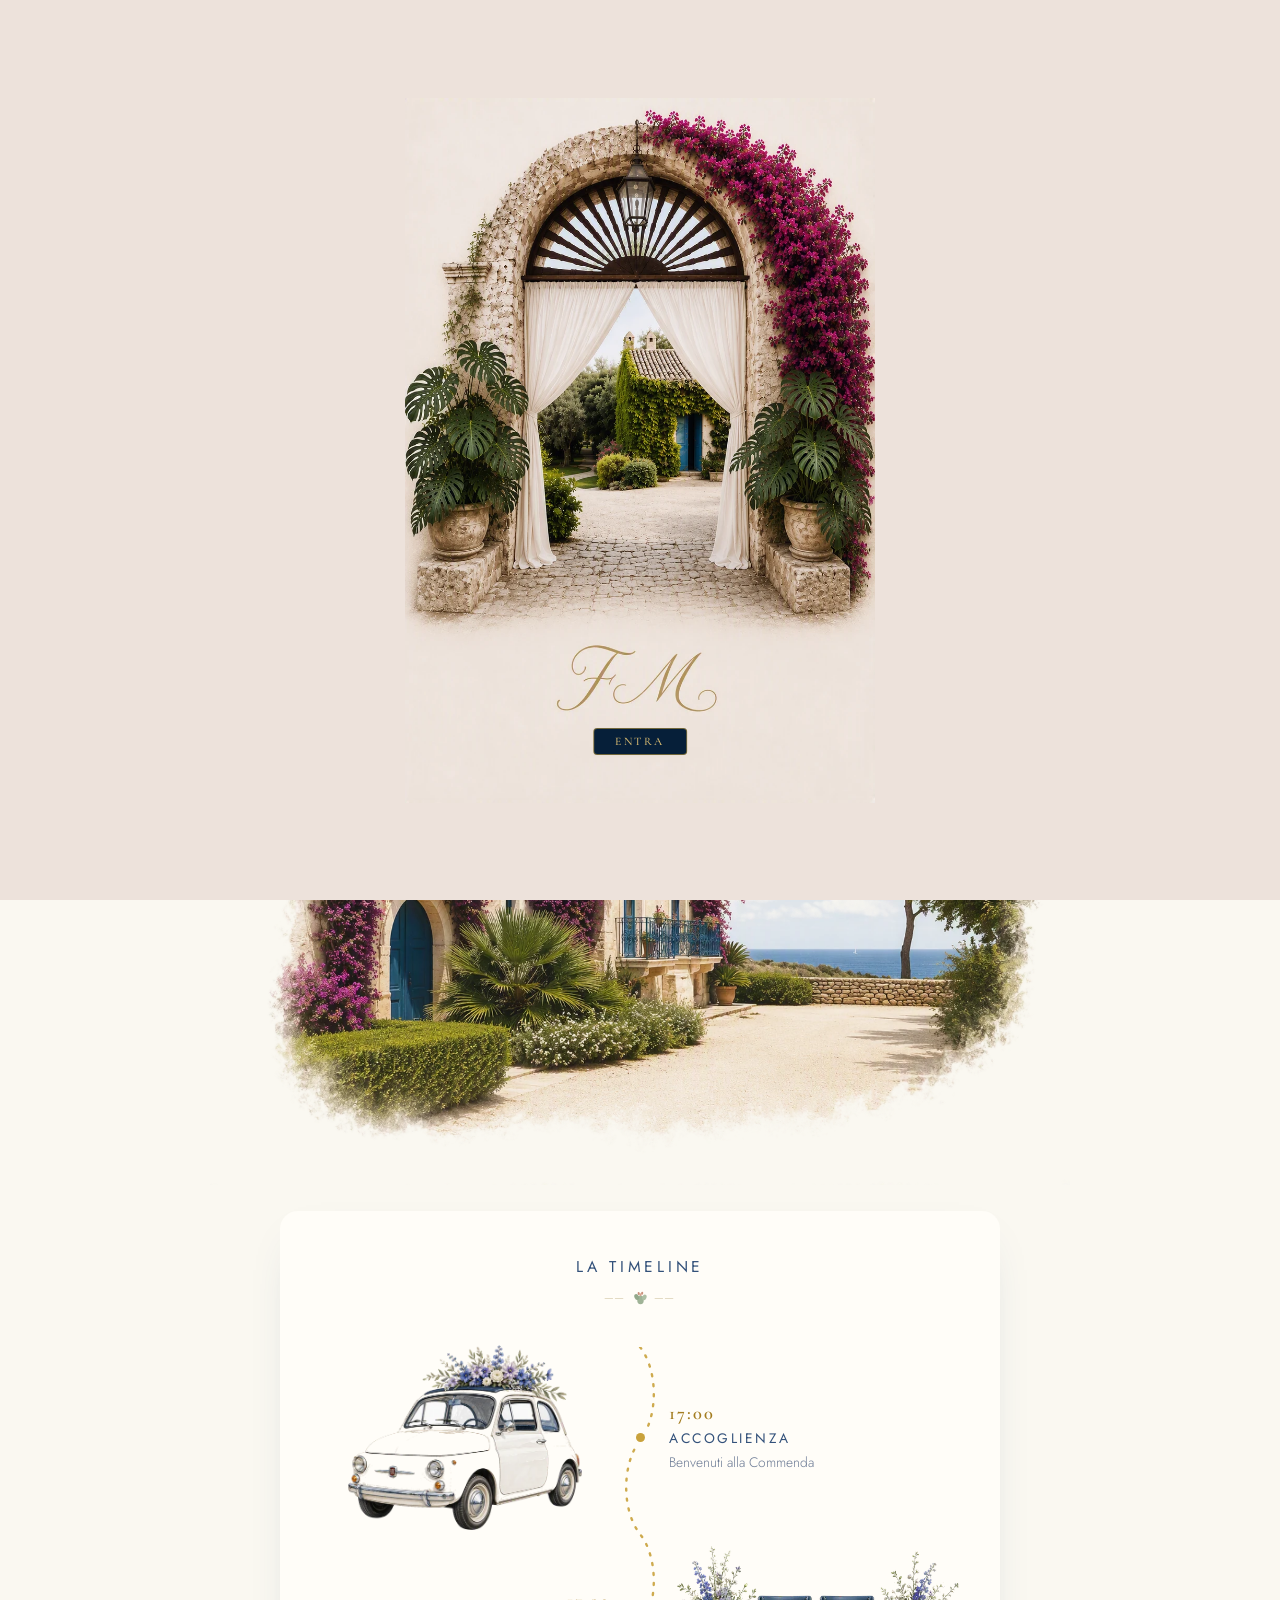
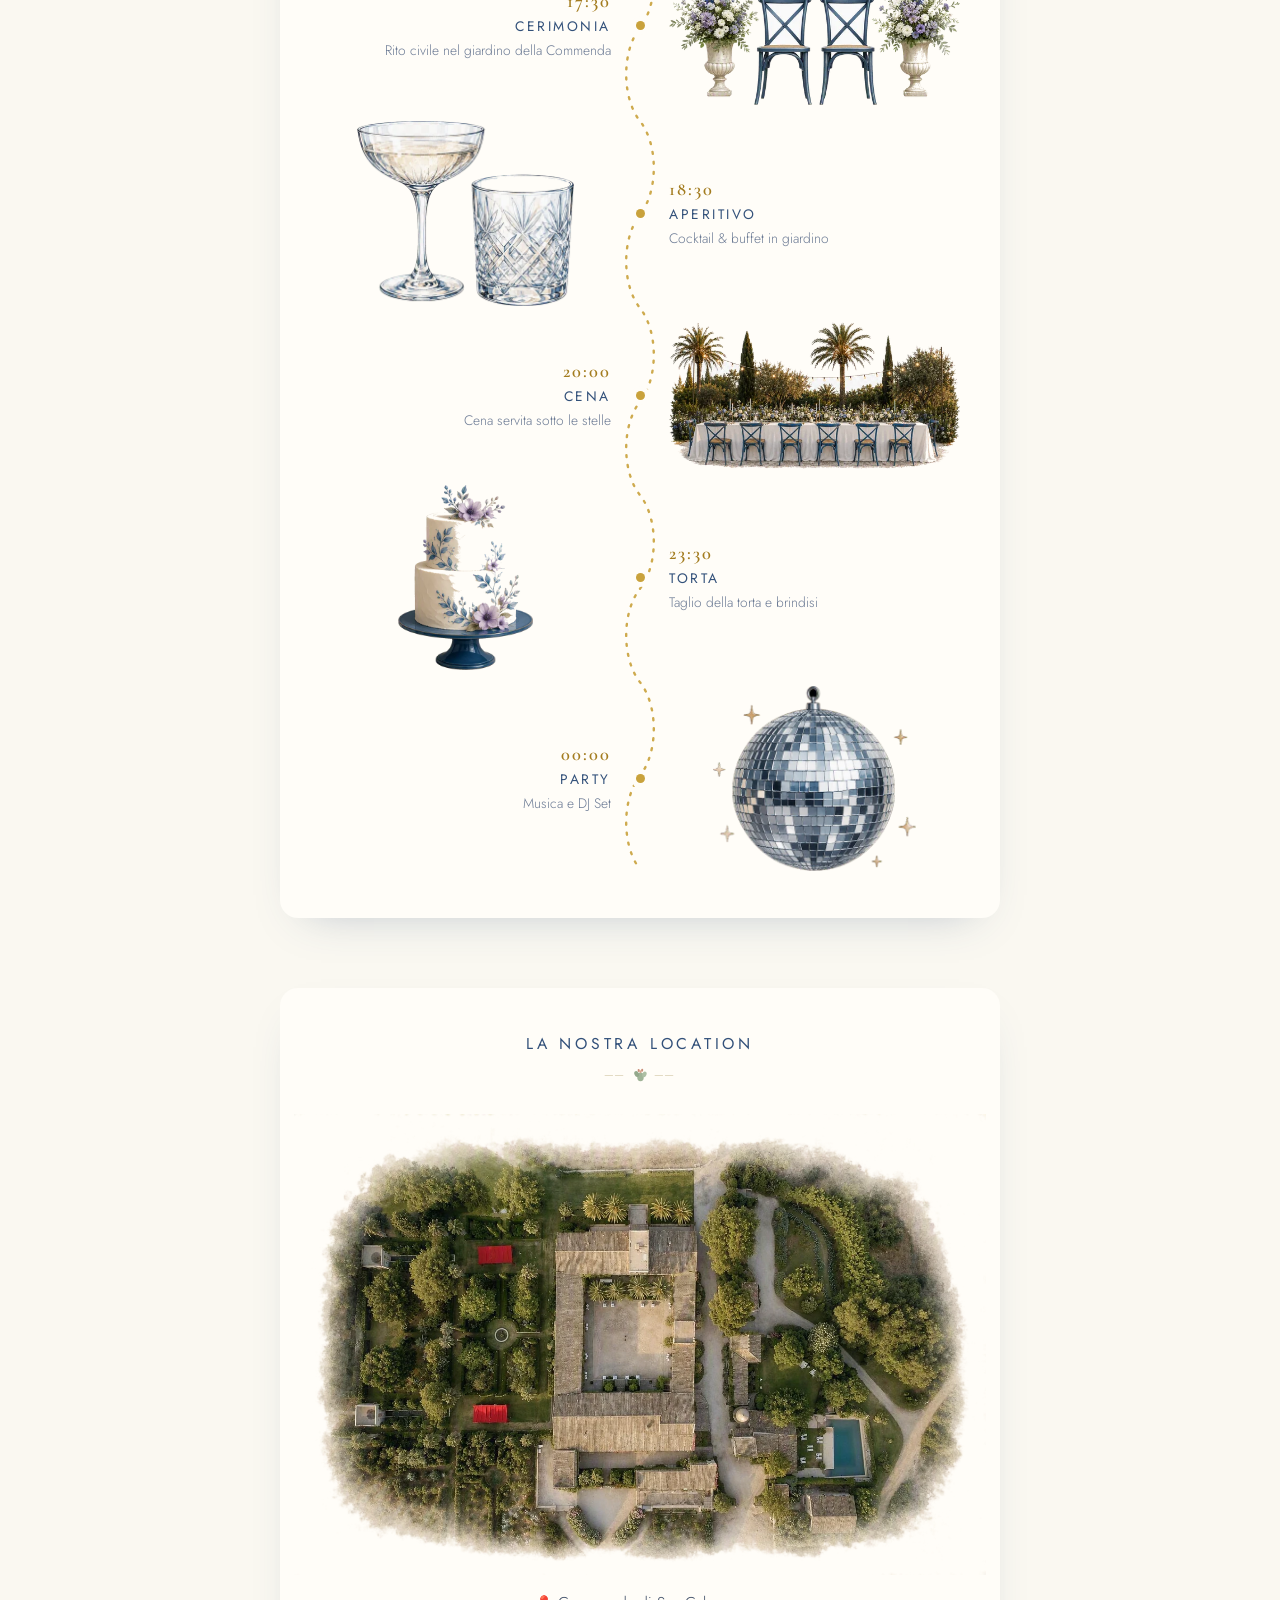
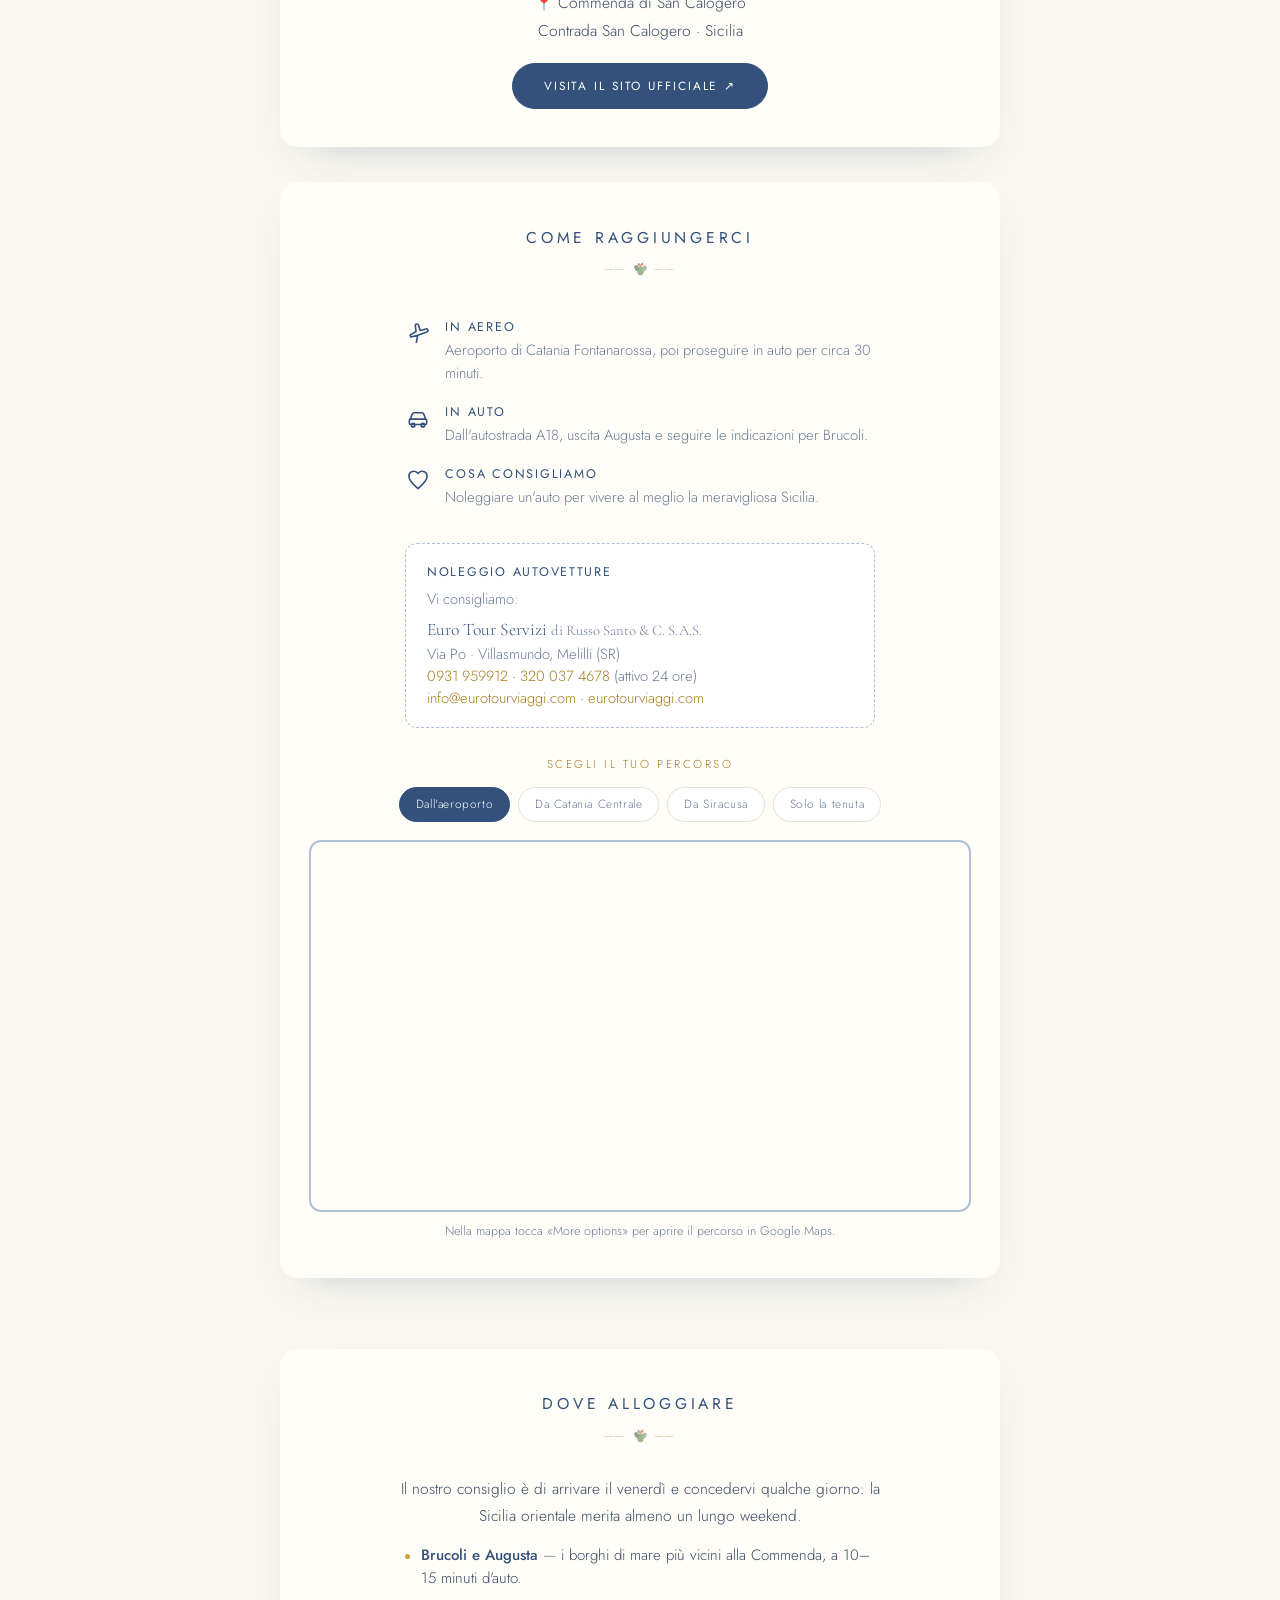
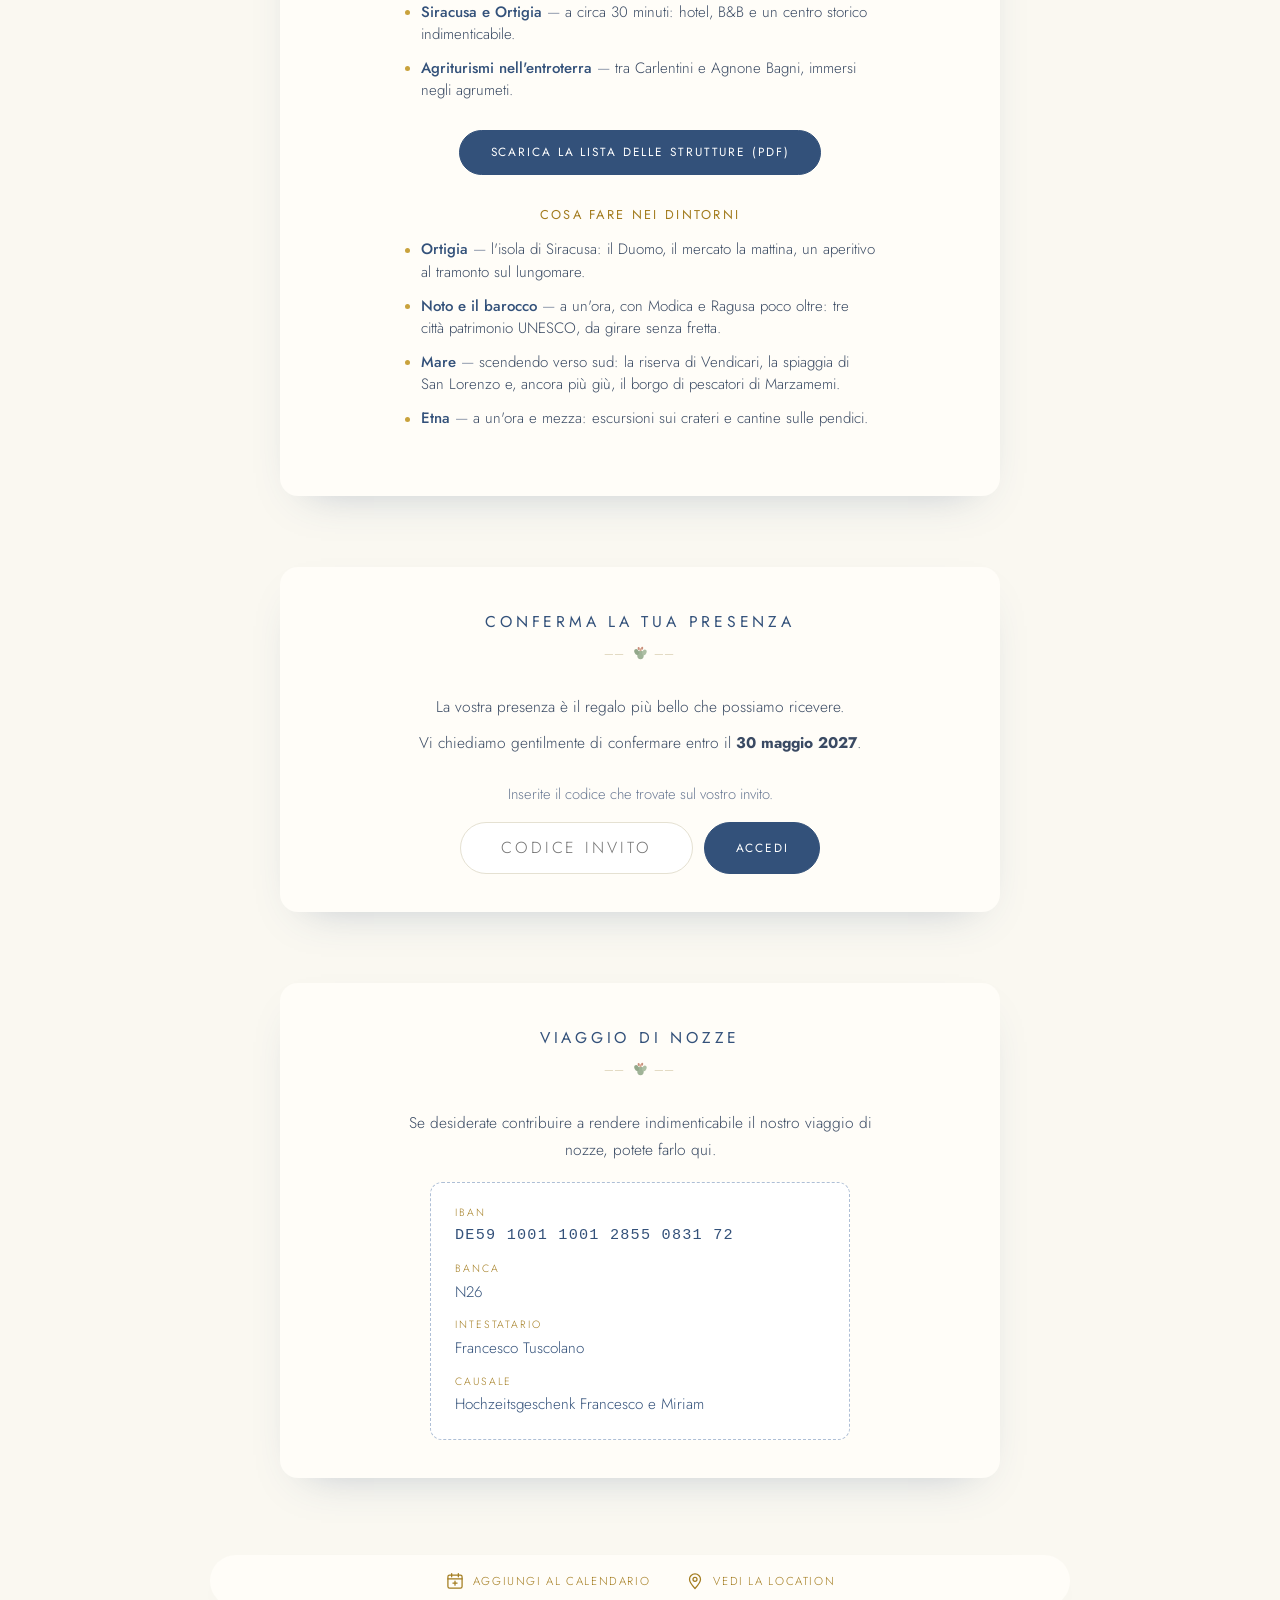
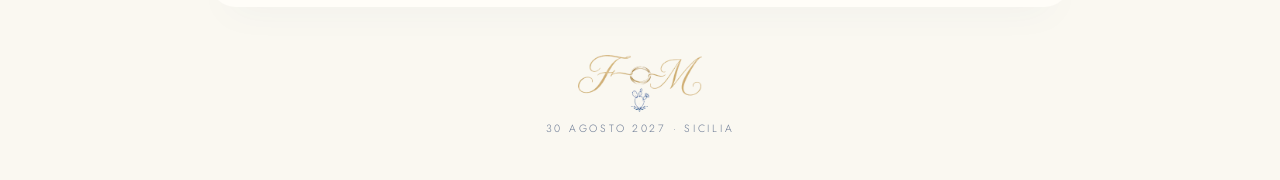
==== commit 148ebd2c: "Aperitivo in giardino, non in terrazza Alla Commenda non c'è una terrazza: i cocktail saranno in gia" ====
--- a/index.html
+++ b/index.html
@@ -128,7 +128,7 @@
         <div class="tl-body">
           <p class="tl-time">18:30</p>
           <h3 data-i18n="tl.aperitivo">Aperitivo</h3>
-          <p class="tl-desc" data-i18n="tl.aperitivoD">Cocktail &amp; buffet in terrazza</p>
+          <p class="tl-desc" data-i18n="tl.aperitivoD">Cocktail &amp; buffet in giardino</p>
         </div>
       </div>
       <div class="tl-step">
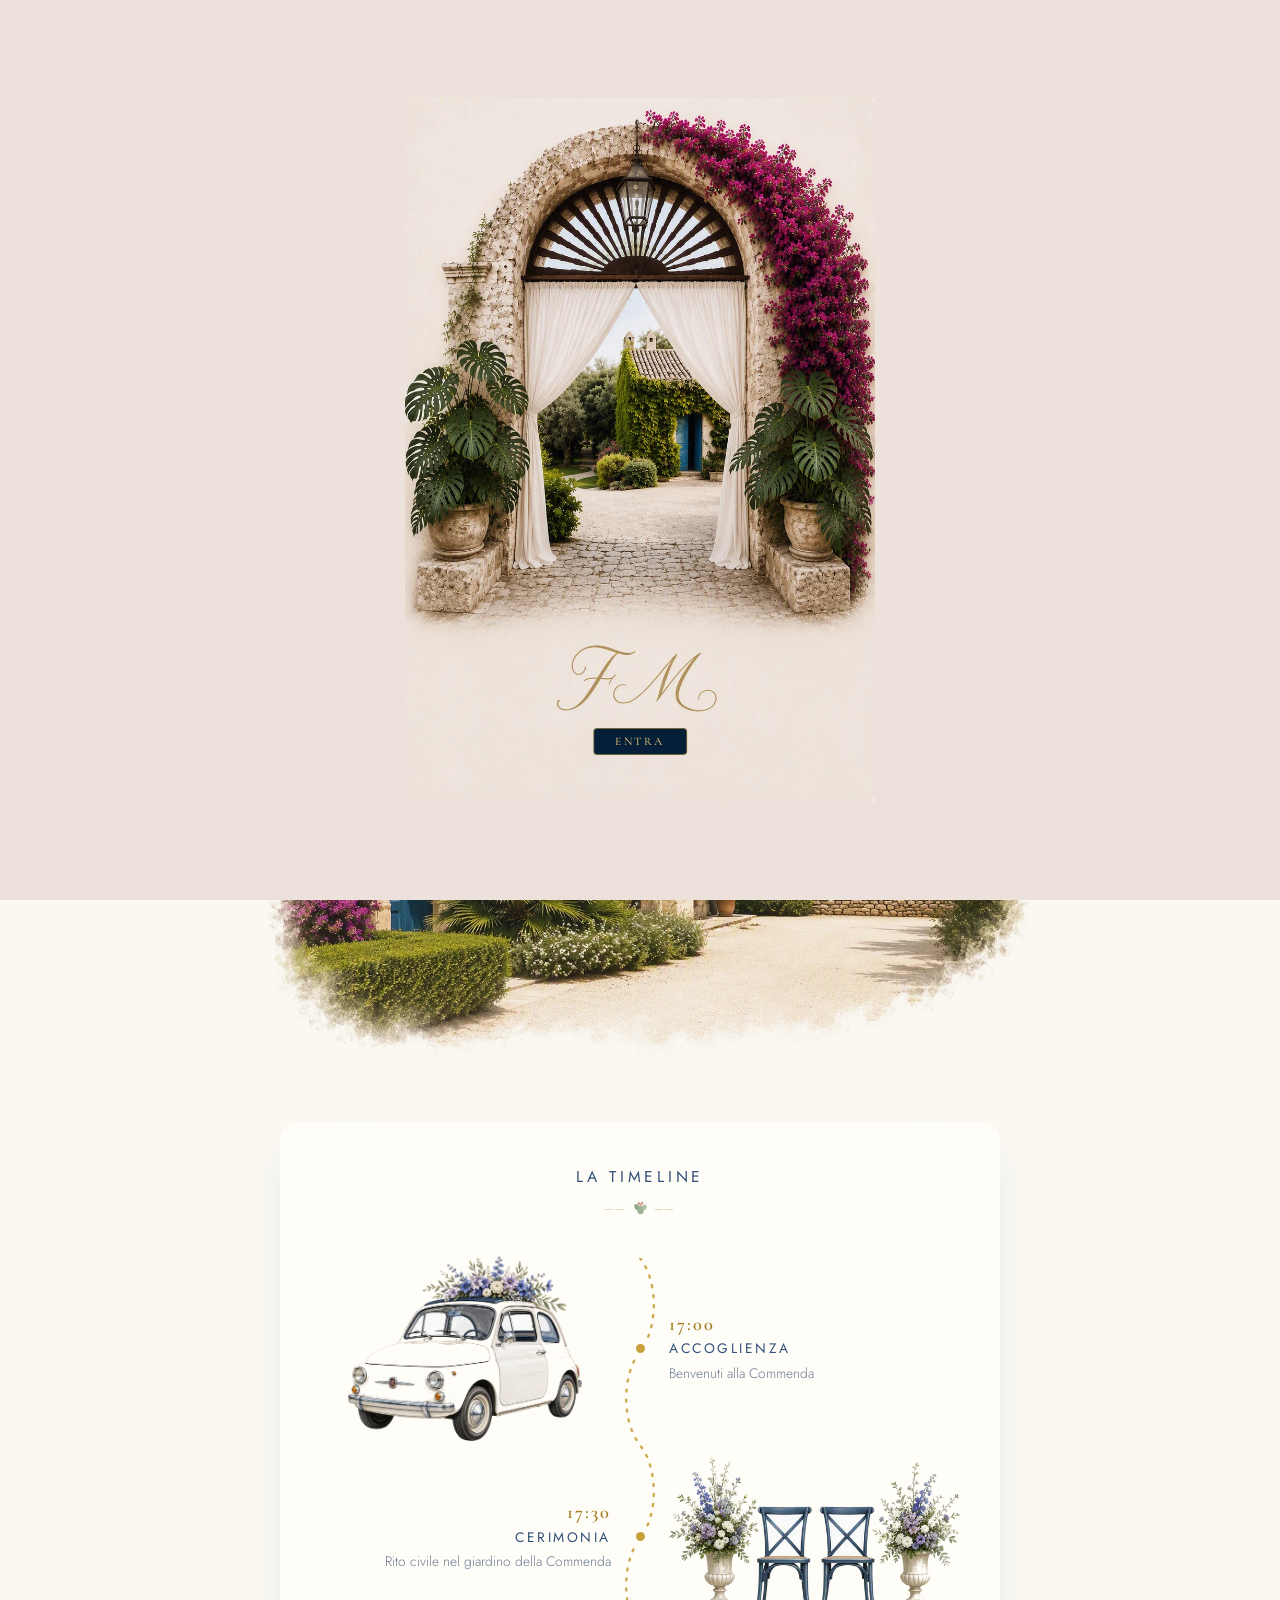
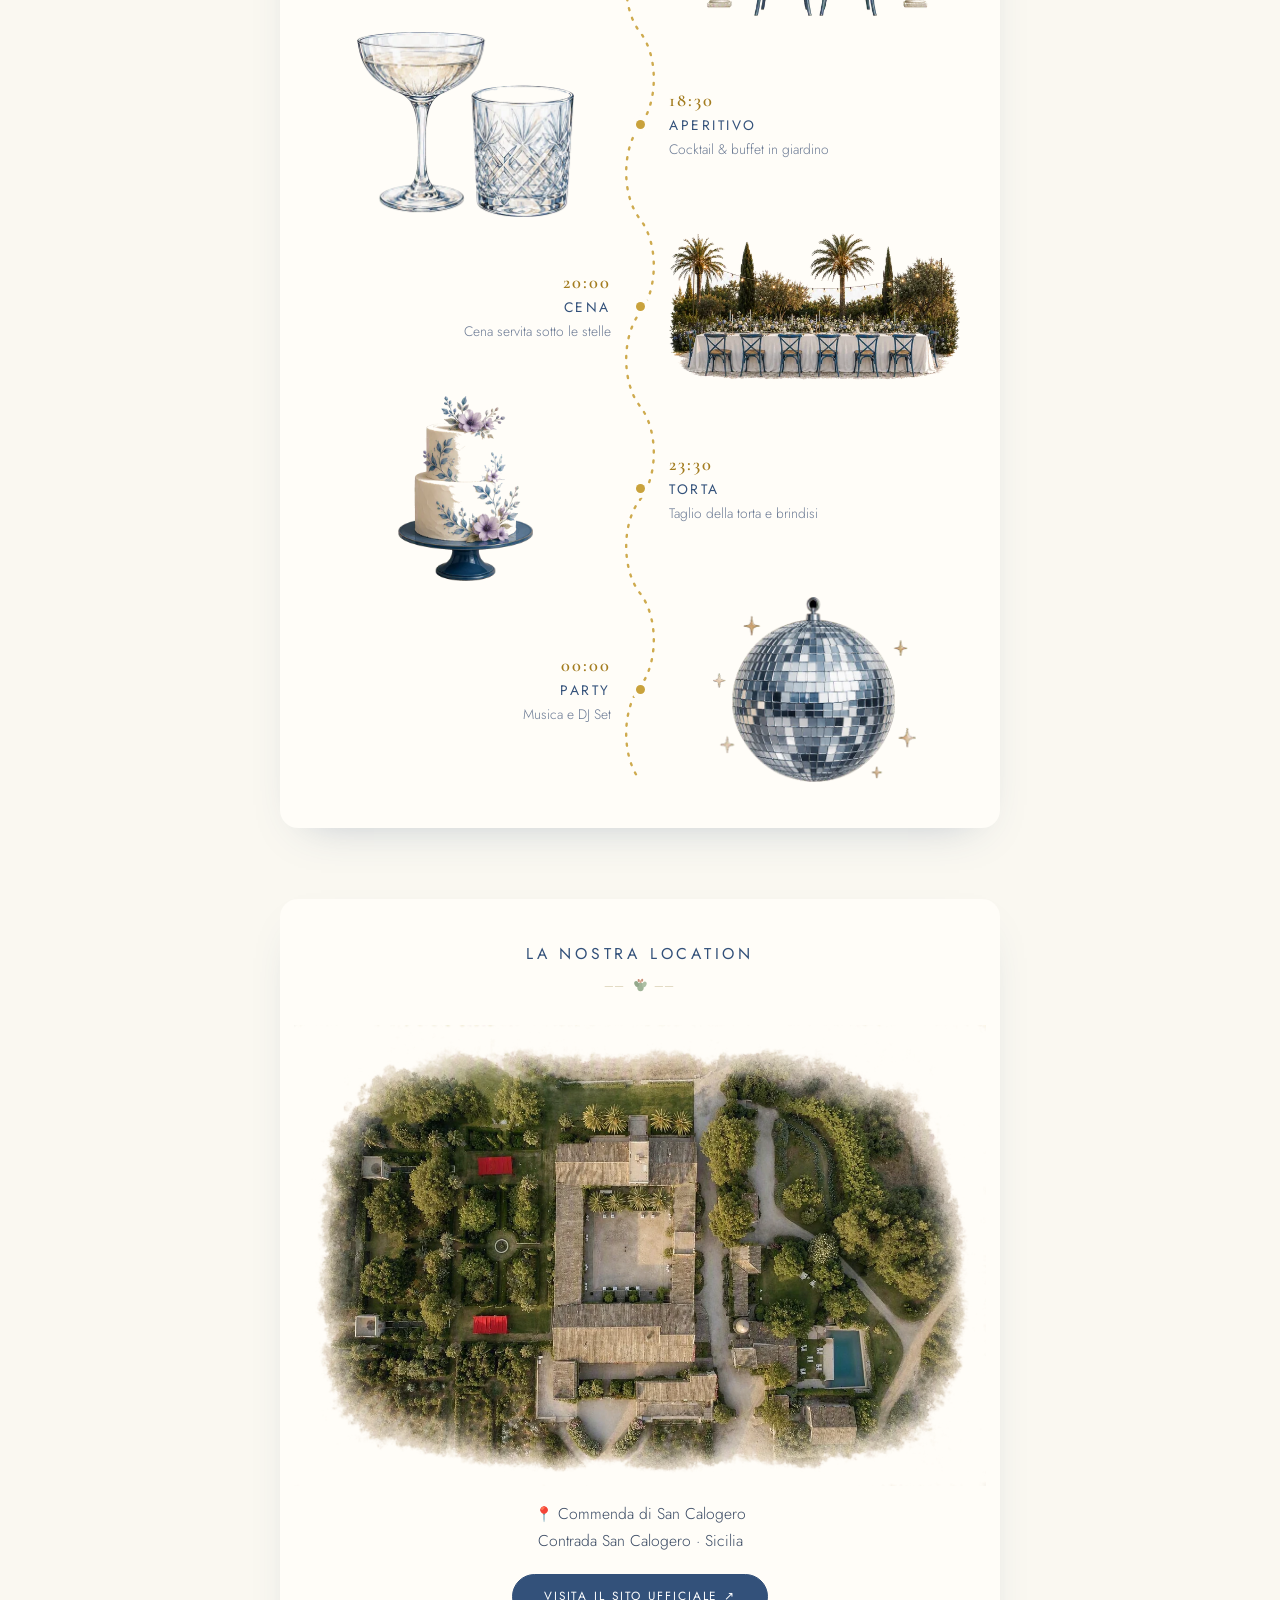
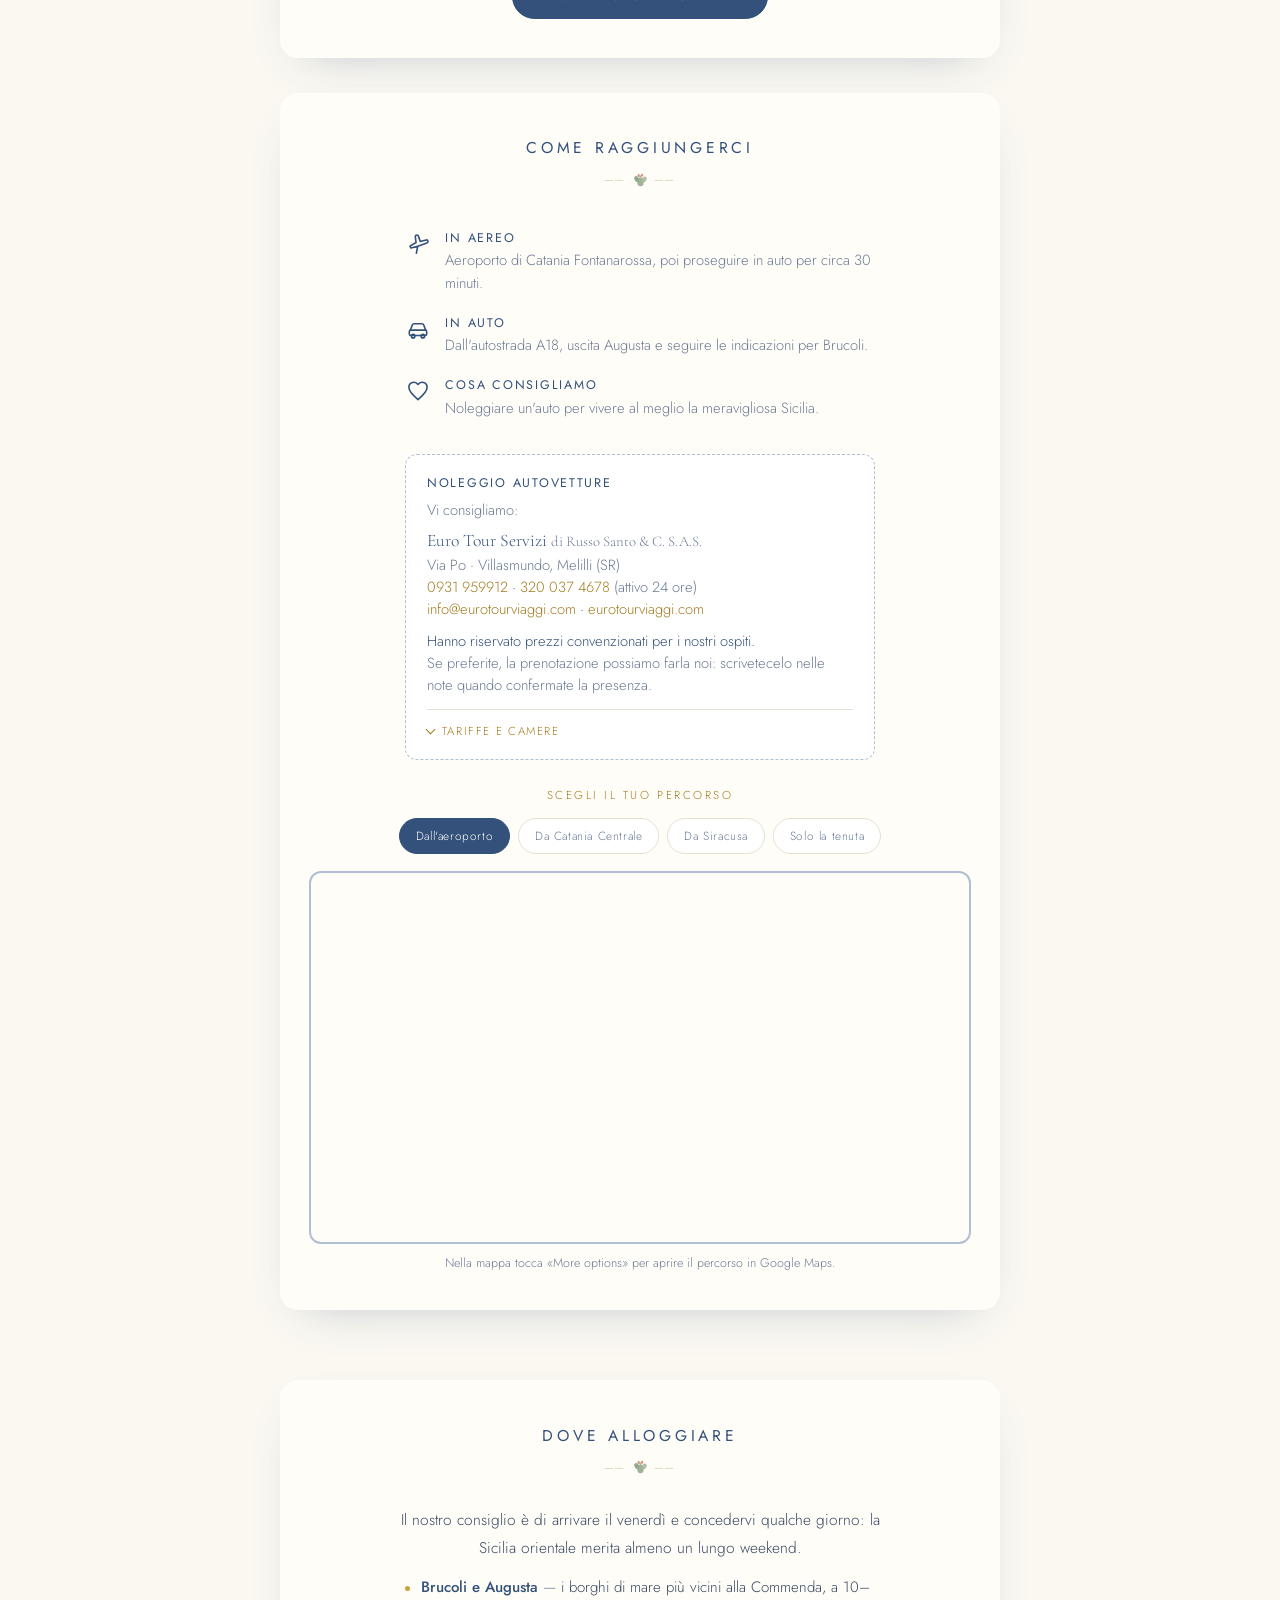
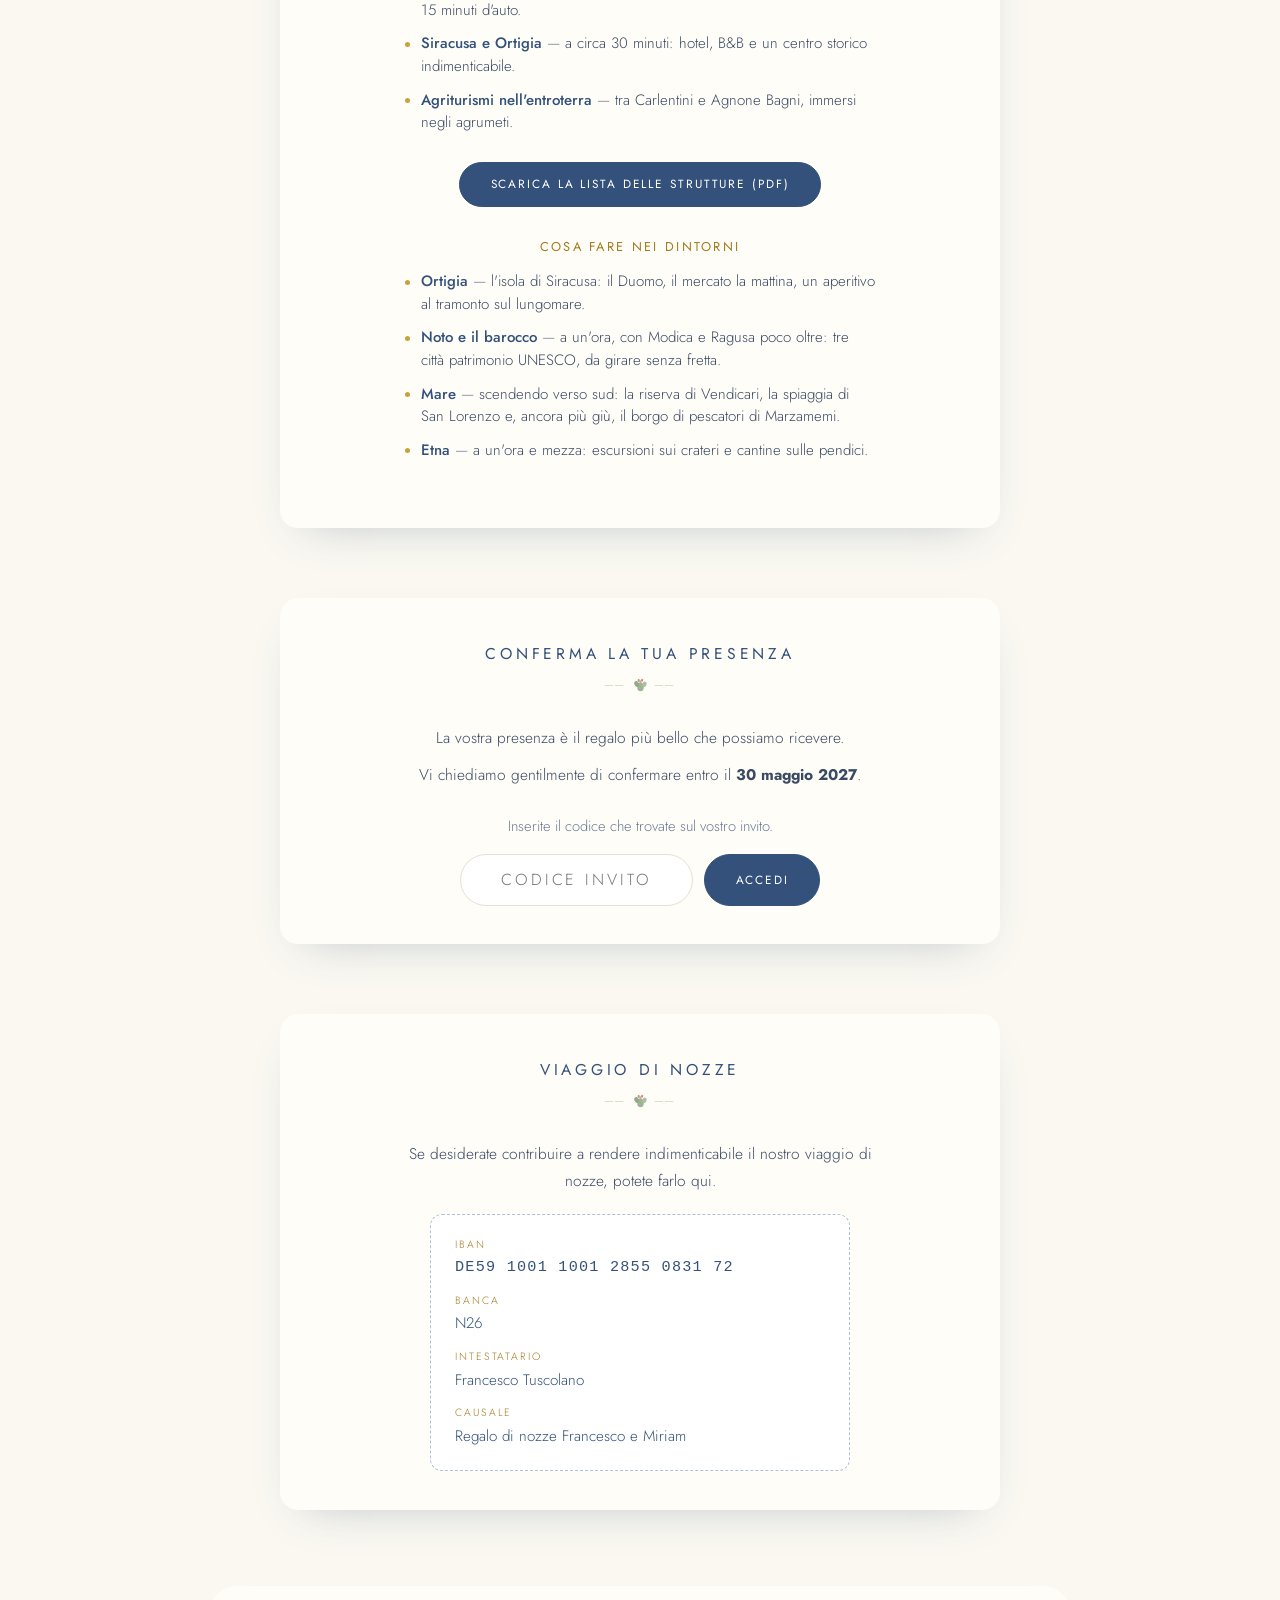
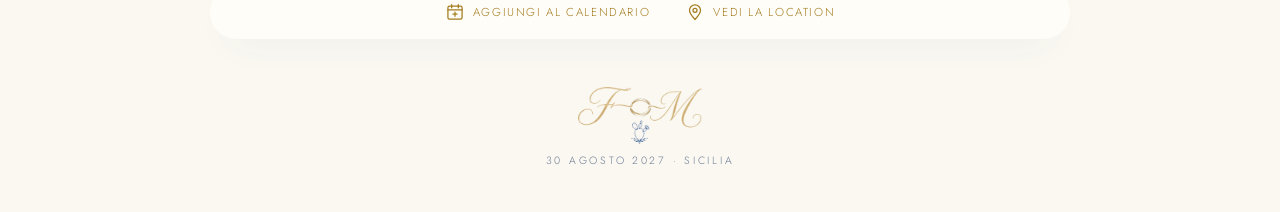
==== commit 90731f06: "Hero più compatto, listino del noleggio, saluto al singolare Hero: - il file del logo aveva 149px di" ====
--- a/index.html
+++ b/index.html
@@ -56,10 +56,10 @@
 
   <nav class="nav" id="nav">
     <a class="nav-logo" href="#top" aria-label="Miriam e Francesco">
-      <img src="img/logo-oro.png" width="900" height="621" alt="Miriam &amp; Francesco" />
+      <img src="img/lettering-oro.webp" width="900" height="484" alt="Miriam &amp; Francesco" />
     </a>
     <div class="nav-links" id="nav-links">
-      <a href="#details" data-i18n="nav.details">Programma</a>
+      <a href="#details" data-i18n="nav.details">Timeline</a>
       <a href="#location" data-i18n="nav.location">La location</a>
       <a href="#stay" data-i18n="nav.stay">Alloggi</a>
       <a href="#gift" data-i18n="nav.gift">Viaggio di nozze</a>
@@ -85,7 +85,7 @@
     <div class="hero-content reveal">
       <p class="hero-eyebrow" data-i18n="hero.invite">Con gioia vi invitiamo<br />al nostro matrimonio</p>
       <div class="orn">─── <span><svg class="orn-fico" aria-hidden="true"><use href="#fico"/></svg></span> ───</div>
-      <img class="hero-lettering" src="img/logo-oro.png" width="900" height="621" alt="Miriam &amp; Francesco" />
+      <img class="hero-lettering" src="img/lettering-oro.webp" width="900" height="484" alt="Miriam &amp; Francesco" />
       <p class="hero-date" data-i18n="hero.date">30 Agosto 2027</p>
       <p class="hero-venue">Siracusa · Sicilia</p>
       <div class="countdown" id="countdown">
@@ -202,6 +202,34 @@
           <span class="muted" data-i18n="arr.h24">(attivo 24 ore)</span></p>
         <p><a href="mailto:info@eurotourviaggi.com">info@eurotourviaggi.com</a> ·
           <a href="https://www.eurotourviaggi.com" target="_blank" rel="noopener">eurotourviaggi.com</a></p>
+        <p class="hire-deal" data-i18n="hire.deal">Hanno riservato prezzi convenzionati per i nostri ospiti.</p>
+        <p class="muted" data-i18n="hire.book">Se preferite, la prenotazione possiamo farla noi: scrivetecelo nelle note quando confermate la presenza.</p>
+
+        <details class="listino">
+          <summary data-i18n="hire.pricesTitle">Tariffe e camere</summary>
+          <div>
+            <h4 data-i18n="hire.cars">Noleggio auto · al giorno</h4>
+            <ul class="prezzi">
+              <li><span>Fiat Panda</span><b>€ 40</b></li>
+              <li><span>Fiat Grande Panda</span><b>€ 55</b></li>
+              <li><span>Fiat Grande Panda <i data-i18n="hire.auto">automatica</i></span><b>€ 60</b></li>
+              <li><span>Fiat 500 <i data-i18n="hire.auto">automatica</i></span><b>€ 65</b></li>
+              <li><span>Fiat 600 <i data-i18n="hire.auto">automatica</i></span><b>€ 65</b></li>
+            </ul>
+            <p class="muted" data-i18n="hire.insurance">A cui si aggiungono € 30 al giorno per l'assicurazione full kasko senza franchigia.</p>
+
+            <h4 data-i18n="hire.rooms">Camere al B&amp;B Venti di Brucoli · a notte</h4>
+            <ul class="prezzi">
+              <li><span data-i18n="room.double">Camera doppia</span><b>€ 80</b></li>
+              <li><span data-i18n="room.triple">Camera tripla</span><b>€ 110</b></li>
+              <li><span data-i18n="room.quad">Camera quadrupla</span><b>€ 130</b></li>
+              <li><span data-i18n="room.apt2">Appartamento per 2</span><b>€ 100</b></li>
+              <li><span data-i18n="room.apt3">Appartamento per 3</span><b>€ 140</b></li>
+              <li><span data-i18n="room.apt4">Appartamento per 4</span><b>€ 150</b></li>
+            </ul>
+            <p class="muted" data-i18n="hire.boat">Organizzano anche tour in barca lungo la costa, da Brucoli ad Augusta, per l'intera giornata o mezza giornata.</p>
+          </div>
+        </details>
       </div>
 
       <p class="choose-label" data-i18n="arr.choose">Scegli il tuo percorso</p>
@@ -283,7 +311,7 @@
       </div>
 
       <div class="rsvp-box" id="rsvp-panel" hidden>
-        <p class="rsvp-welcome"><span data-i18n="rsvp.welcome">Benvenuti</span>, <strong id="guest-name"></strong>!</p>
+        <p class="rsvp-welcome"><span id="welcome-word" data-i18n="rsvp.welcome">Benvenuti</span>, <strong id="guest-name"></strong>!</p>
         <form id="rsvp-form" class="rsvp-form-grid">
           <fieldset>
             <legend data-i18n="rsvp.attending">Ci sarete?</legend>
@@ -325,7 +353,7 @@
         <dt data-i18n="gift.holder">Intestatario</dt>
         <dd>Francesco Tuscolano</dd>
         <dt data-i18n="gift.reason">Causale</dt>
-        <dd>Hochzeitsgeschenk Francesco e Miriam</dd>
+        <dd data-i18n="gift.reasonText">Regalo di nozze Francesco e Miriam</dd>
       </dl>
     </div>
   </section>
--- a/styles.css
+++ b/styles.css
@@ -65,12 +65,16 @@
   justify-content: space-between;
   gap: 1rem;
   padding: 0.55rem 1.6rem;
+  /* altezza fissa: senza, la barra la detterebbe l'elemento più alto di
+     turno (il logo da desktop, il pulsante del menù da telefono) e
+     cambierebbe di qualche pixel fra i due */
+  min-height: 53px;
   background: rgba(250, 248, 241, 0.9);
   backdrop-filter: blur(10px);
   border-bottom: 1px solid var(--line);
 }
 
-.nav-logo img { height: 34px; width: auto; }
+.nav-logo img { height: 26px; width: auto; }
 
 .nav-links { display: flex; gap: 1.7rem; }
 
@@ -173,7 +177,7 @@
 
 .hero-lettering {
   width: min(76vw, 350px);
-  margin: 0.5rem auto 0.8rem;
+  margin: 0.3rem auto 0.6rem;
 }
 
 .hero-date {
@@ -188,14 +192,14 @@
   font-family: var(--serif);
   font-size: 1.15rem;
   color: var(--ink-soft);
-  margin-top: 0.3rem;
+  margin-top: 0.2rem;
 }
 
 .countdown {
   display: flex;
   justify-content: center;
   gap: 2.4rem;
-  margin-top: 1.6rem;
+  margin-top: 0.1rem;
 }
 
 .count-item { display: flex; flex-direction: column; align-items: center; }
@@ -215,7 +219,7 @@
 }
 
 .hero-illustration {
-  margin: 0.7rem auto 0;
+  margin: 0.25rem auto 0;
   max-width: 1010px;
 }
 
@@ -508,6 +512,87 @@
 .transfer a { color: var(--gold-deep); text-decoration: none; }
 .transfer a:hover { text-decoration: underline; }
 
+.hire-deal { color: var(--navy); margin-top: 0.6rem; }
+
+/* Listino a scomparsa: <details> nativo, così si apre anche senza JavaScript */
+.listino {
+  margin-top: 0.8rem;
+  border-top: 1px solid var(--line);
+  padding-top: 0.7rem;
+}
+
+.listino summary {
+  display: flex;
+  align-items: center;
+  gap: 0.5rem;
+  cursor: pointer;
+  list-style: none;
+  text-transform: uppercase;
+  letter-spacing: 0.14em;
+  font-size: 0.72rem;
+  color: var(--gold-deep);
+  -webkit-tap-highlight-color: transparent;
+}
+
+.listino summary::-webkit-details-marker { display: none; }
+
+/* freccia disegnata col bordo: ruota di 180° all'apertura */
+.listino summary::before {
+  content: "";
+  flex-shrink: 0;
+  width: 6px;
+  height: 6px;
+  margin-bottom: 3px;
+  border-right: 1.4px solid currentColor;
+  border-bottom: 1.4px solid currentColor;
+  transform: rotate(45deg);
+  transition: transform 0.25s ease;
+}
+
+.listino[open] summary::before { transform: rotate(-135deg); margin-bottom: -2px; }
+
+.listino summary:hover { color: var(--navy); }
+
+.listino h4 {
+  margin-top: 1rem;
+  font-weight: 400;
+  text-transform: uppercase;
+  letter-spacing: 0.12em;
+  font-size: 0.72rem;
+  color: var(--navy);
+}
+
+.listino h4:first-child { margin-top: 0.8rem; }
+
+.prezzi {
+  list-style: none;
+  margin: 0.4rem 0 0.5rem;
+}
+
+.prezzi li {
+  display: flex;
+  justify-content: space-between;
+  align-items: baseline;
+  gap: 1rem;
+  padding: 0.26rem 0;
+  border-bottom: 1px dotted var(--line);
+  font-size: 0.9rem;
+}
+
+.prezzi li:last-child { border-bottom: none; }
+
+.prezzi i { font-style: italic; color: var(--ink-soft); }
+
+.prezzi b {
+  font-weight: 500;
+  color: var(--navy);
+  white-space: nowrap;
+}
+
+@media (prefers-reduced-motion: reduce) {
+  .listino summary::before { transition: none; }
+}
+
 /* ---------- Dove alloggiare ---------- */
 .stay-list {
   list-style: none;
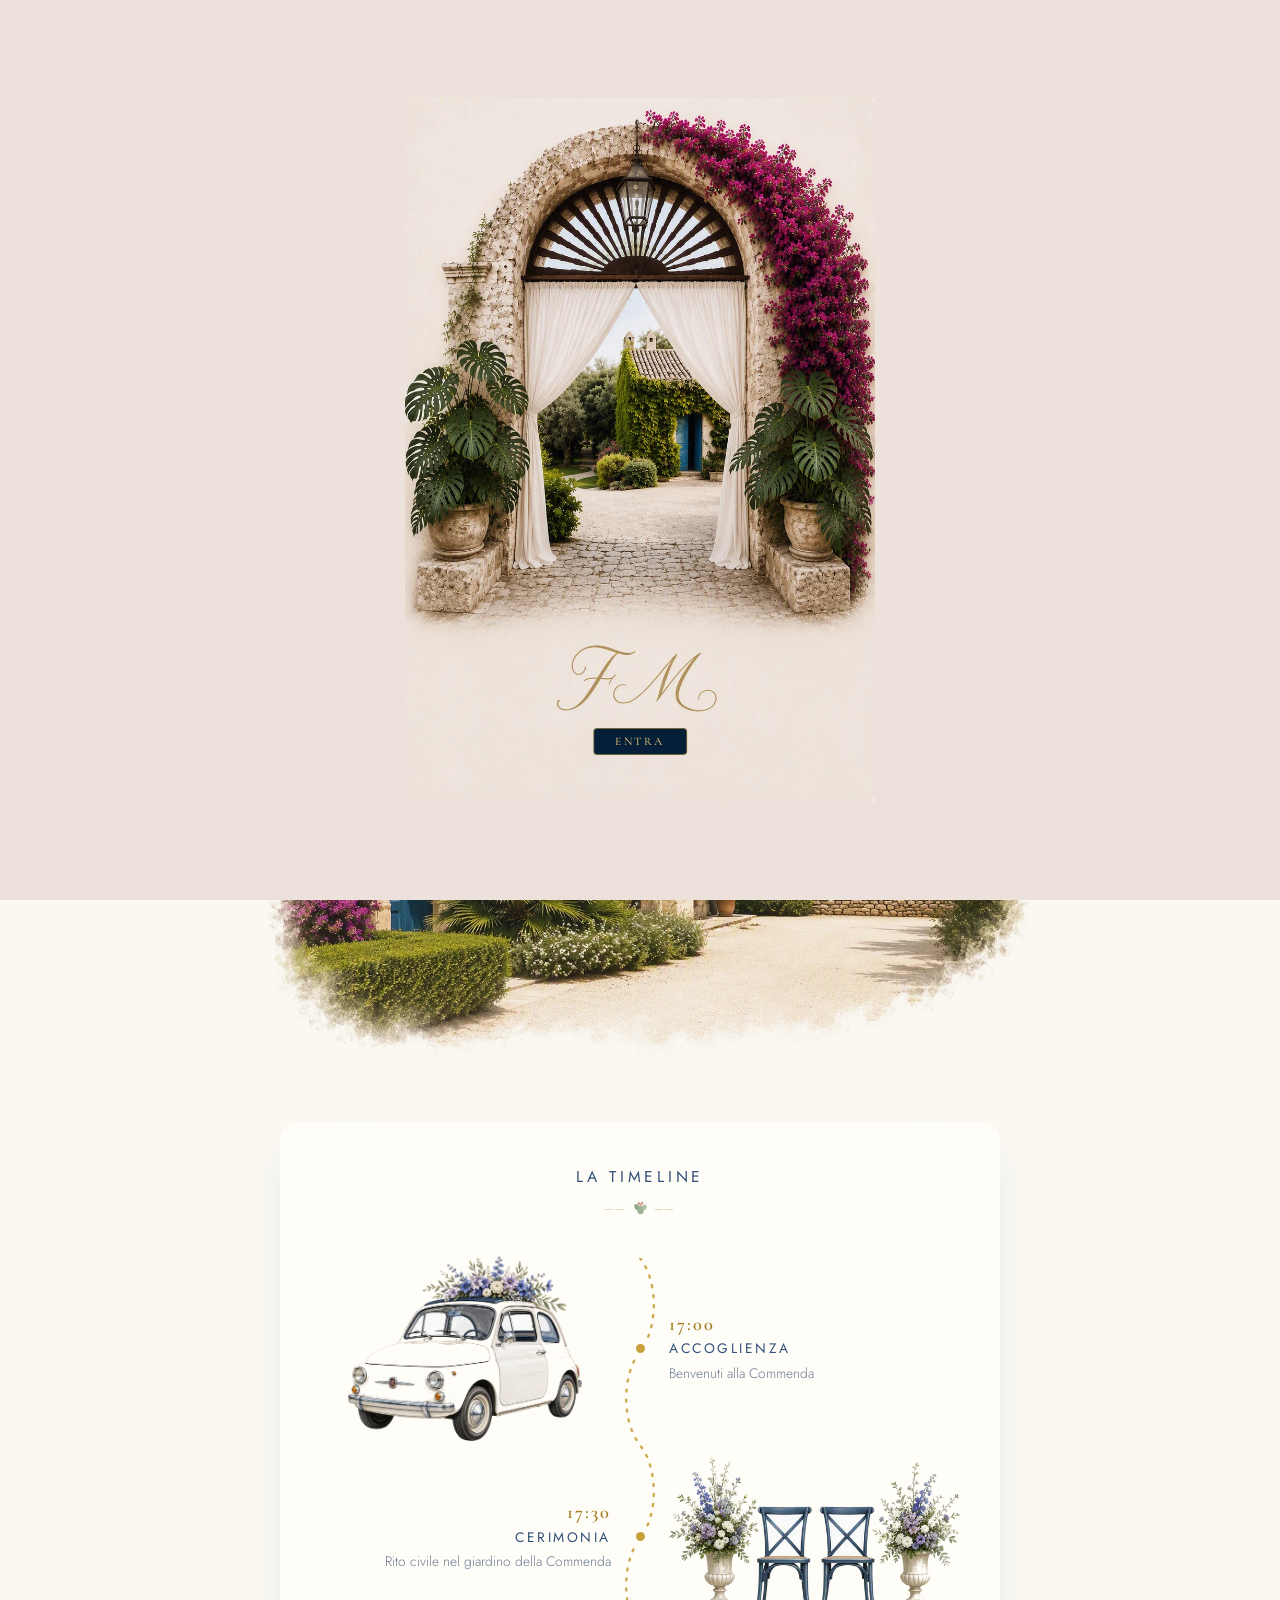
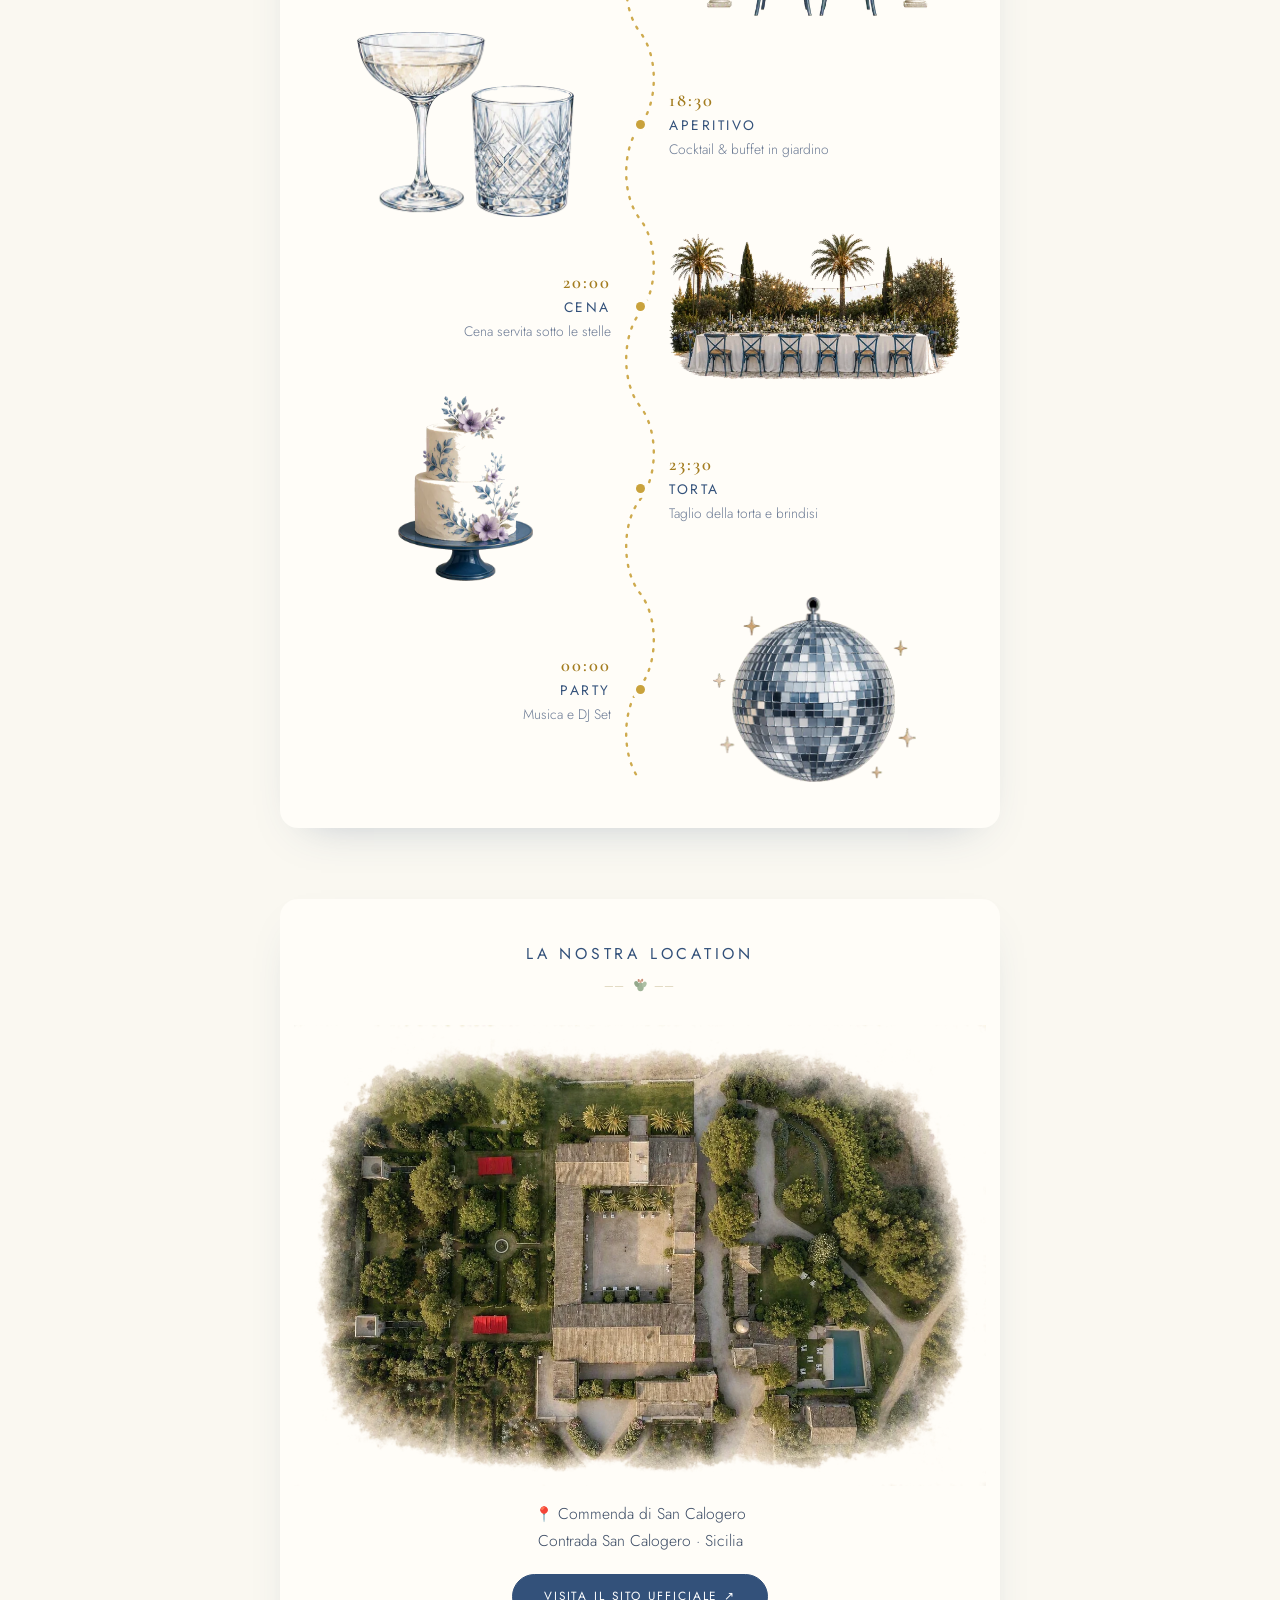
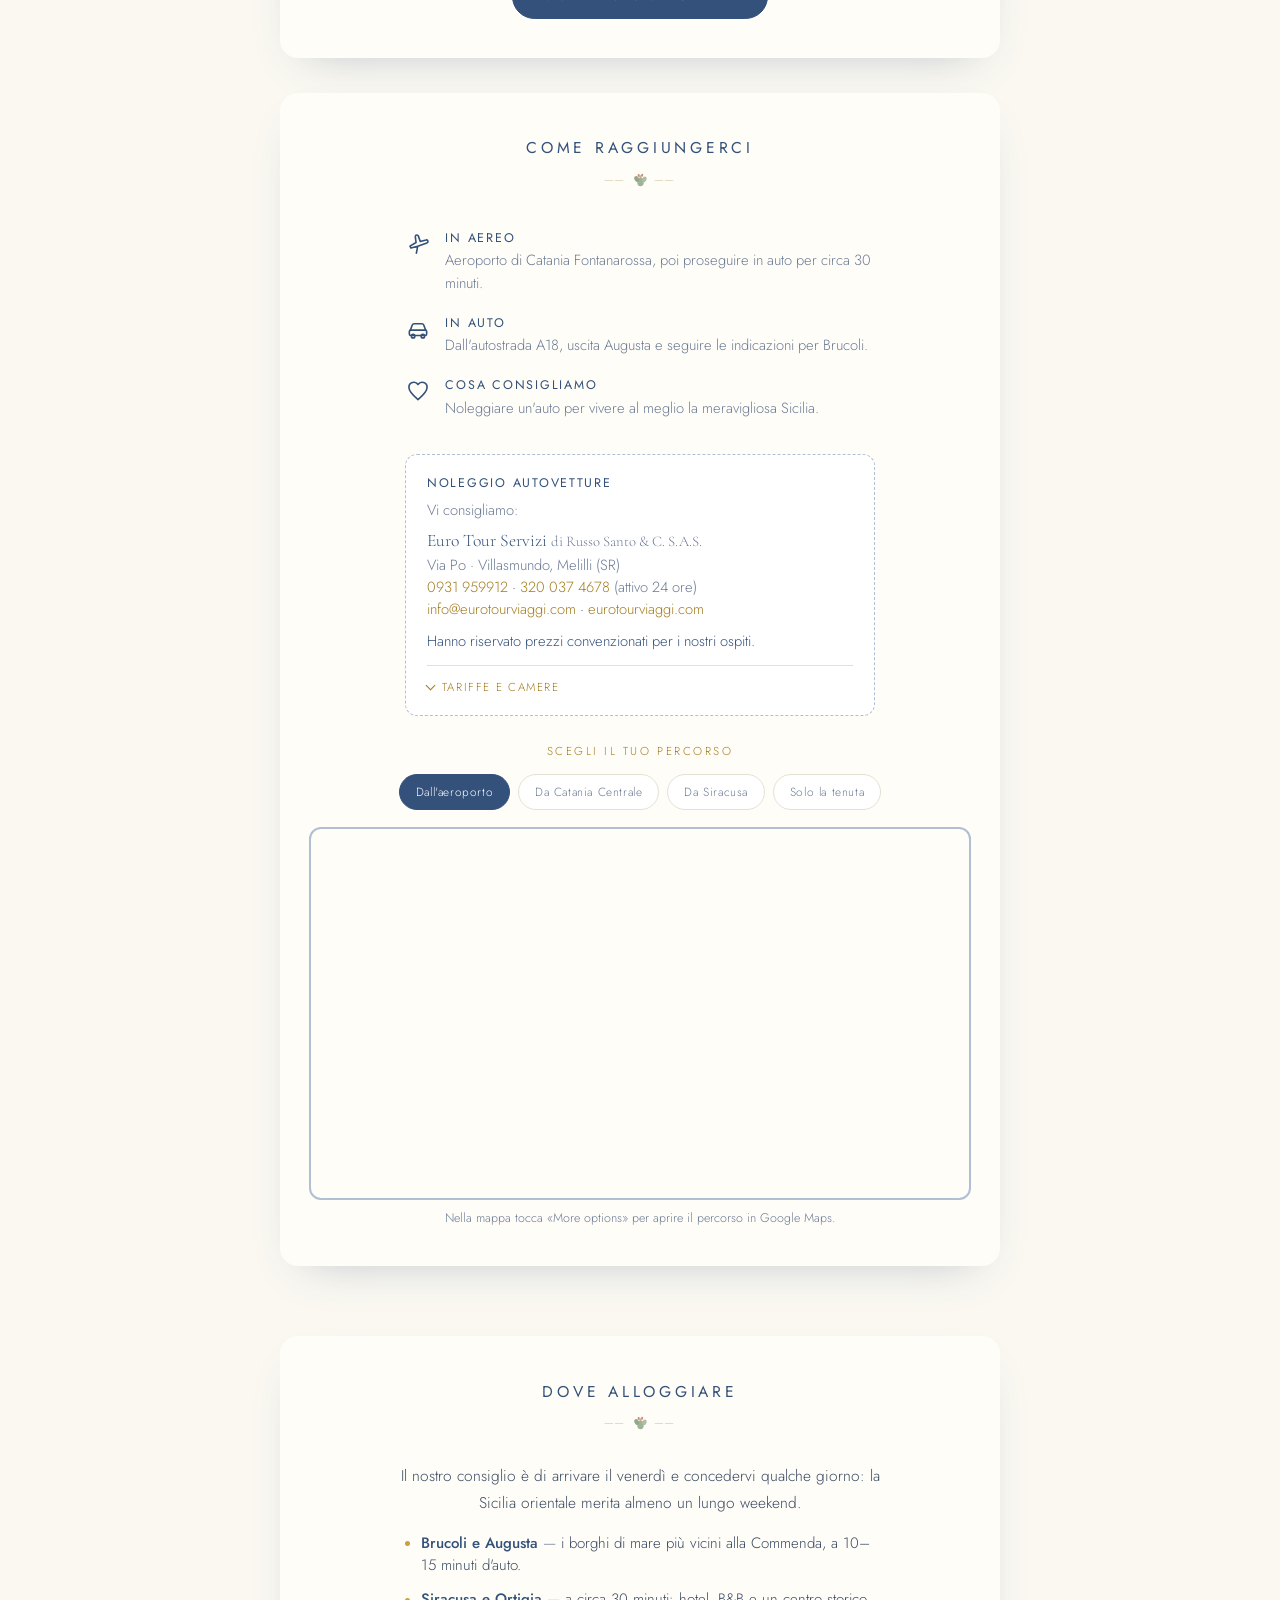
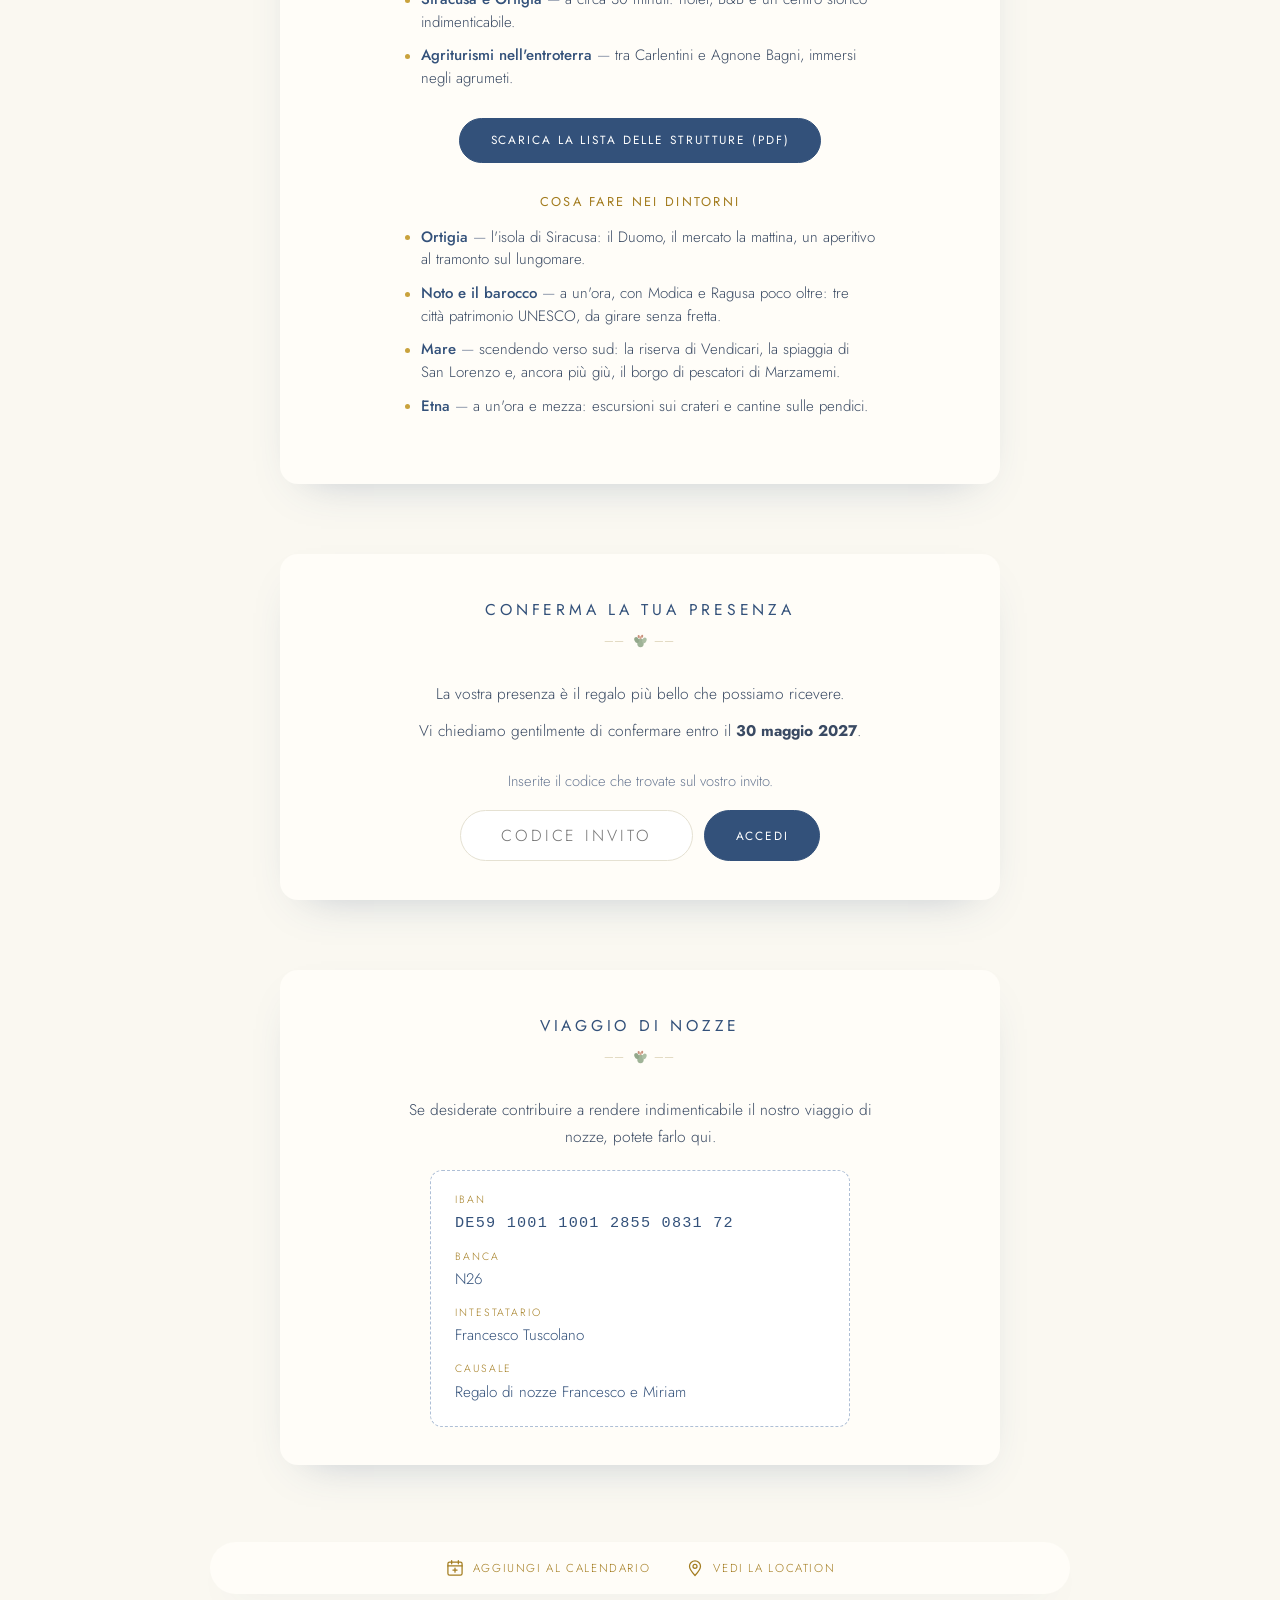
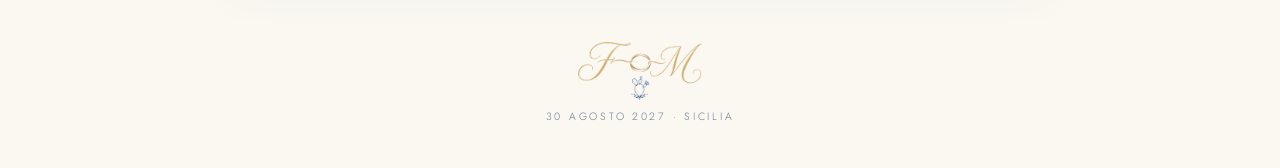
==== commit 7bdaeb37: "Saluto sempre al singolare, via la frase sulla prenotazione - "Benvenuto/a" per tutti: la distinzion" ====
--- a/index.html
+++ b/index.html
@@ -203,7 +203,6 @@
         <p><a href="mailto:info@eurotourviaggi.com">info@eurotourviaggi.com</a> ·
           <a href="https://www.eurotourviaggi.com" target="_blank" rel="noopener">eurotourviaggi.com</a></p>
         <p class="hire-deal" data-i18n="hire.deal">Hanno riservato prezzi convenzionati per i nostri ospiti.</p>
-        <p class="muted" data-i18n="hire.book">Se preferite, la prenotazione possiamo farla noi: scrivetecelo nelle note quando confermate la presenza.</p>
 
         <details class="listino">
           <summary data-i18n="hire.pricesTitle">Tariffe e camere</summary>
@@ -311,7 +310,7 @@
       </div>
 
       <div class="rsvp-box" id="rsvp-panel" hidden>
-        <p class="rsvp-welcome"><span id="welcome-word" data-i18n="rsvp.welcome">Benvenuti</span>, <strong id="guest-name"></strong>!</p>
+        <p class="rsvp-welcome"><span data-i18n="rsvp.welcome">Benvenuto/a</span>, <strong id="guest-name"></strong>!</p>
         <form id="rsvp-form" class="rsvp-form-grid">
           <fieldset>
             <legend data-i18n="rsvp.attending">Ci sarete?</legend>
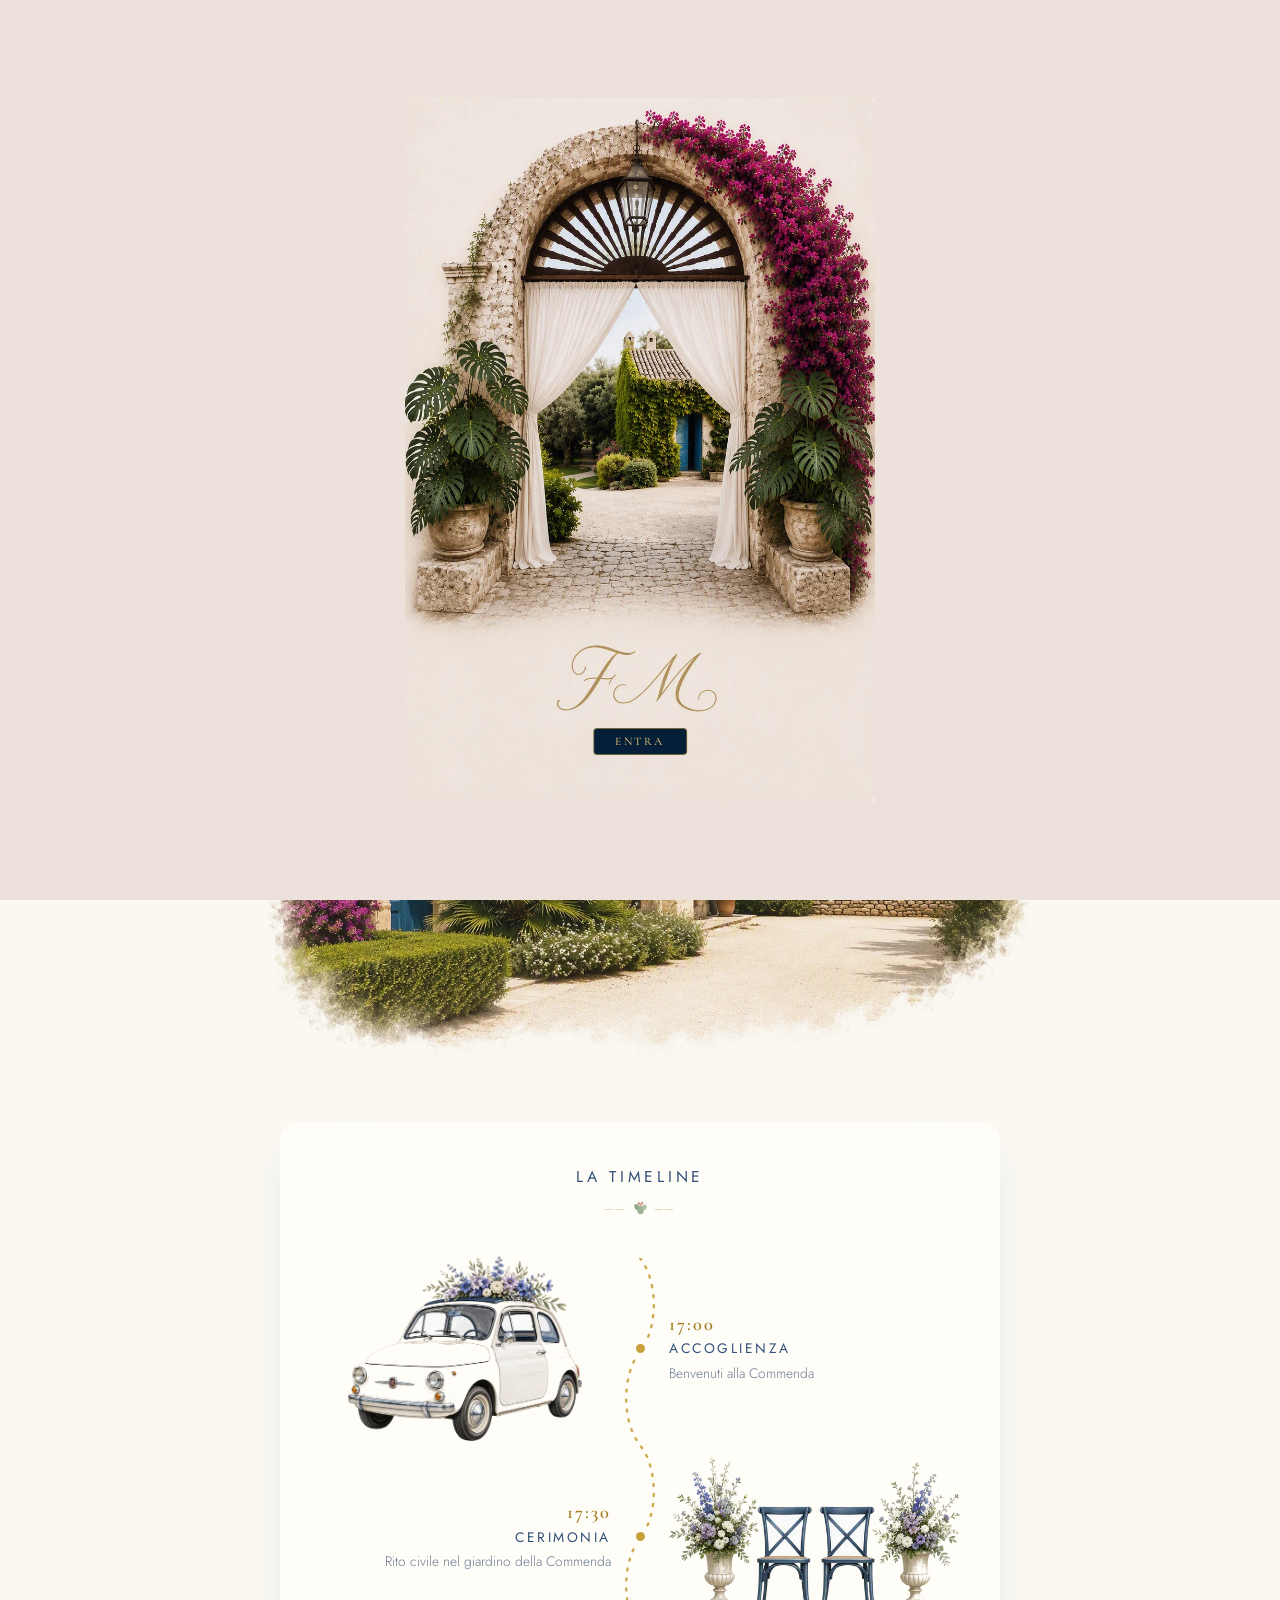
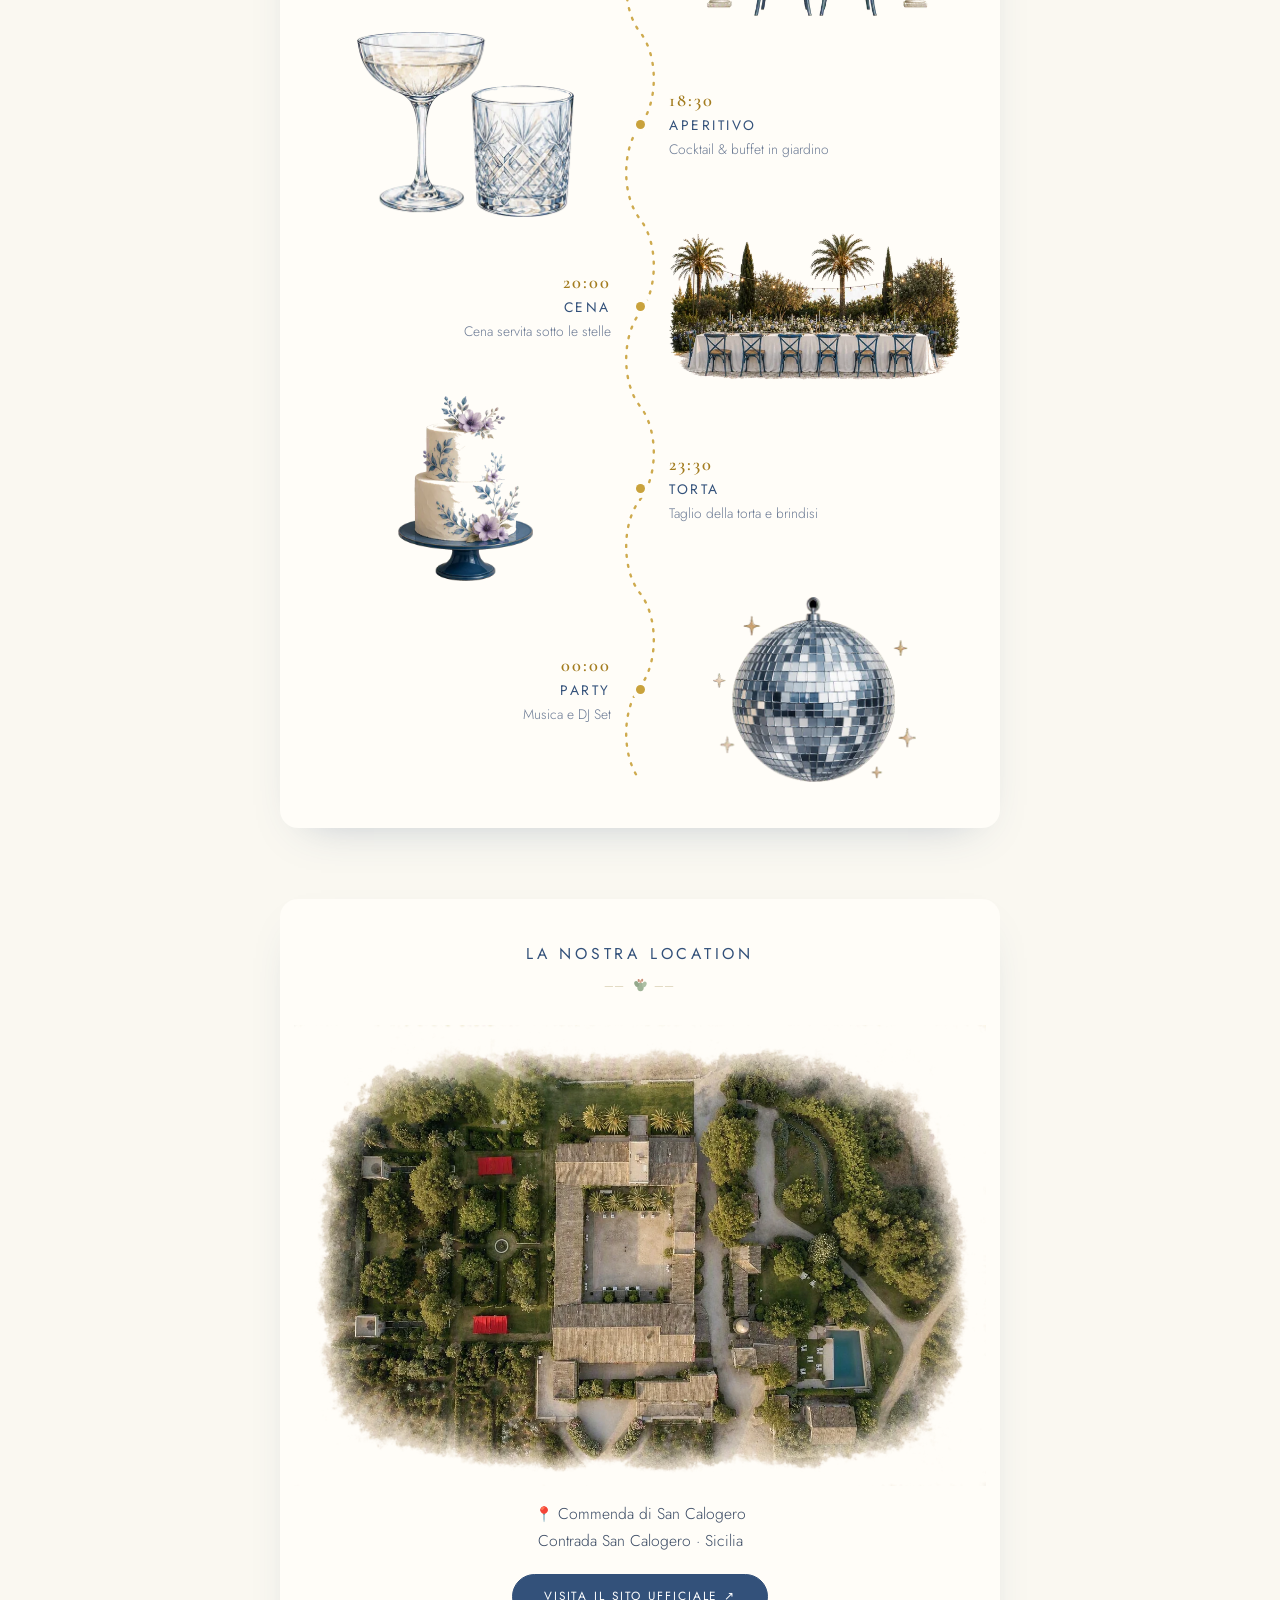
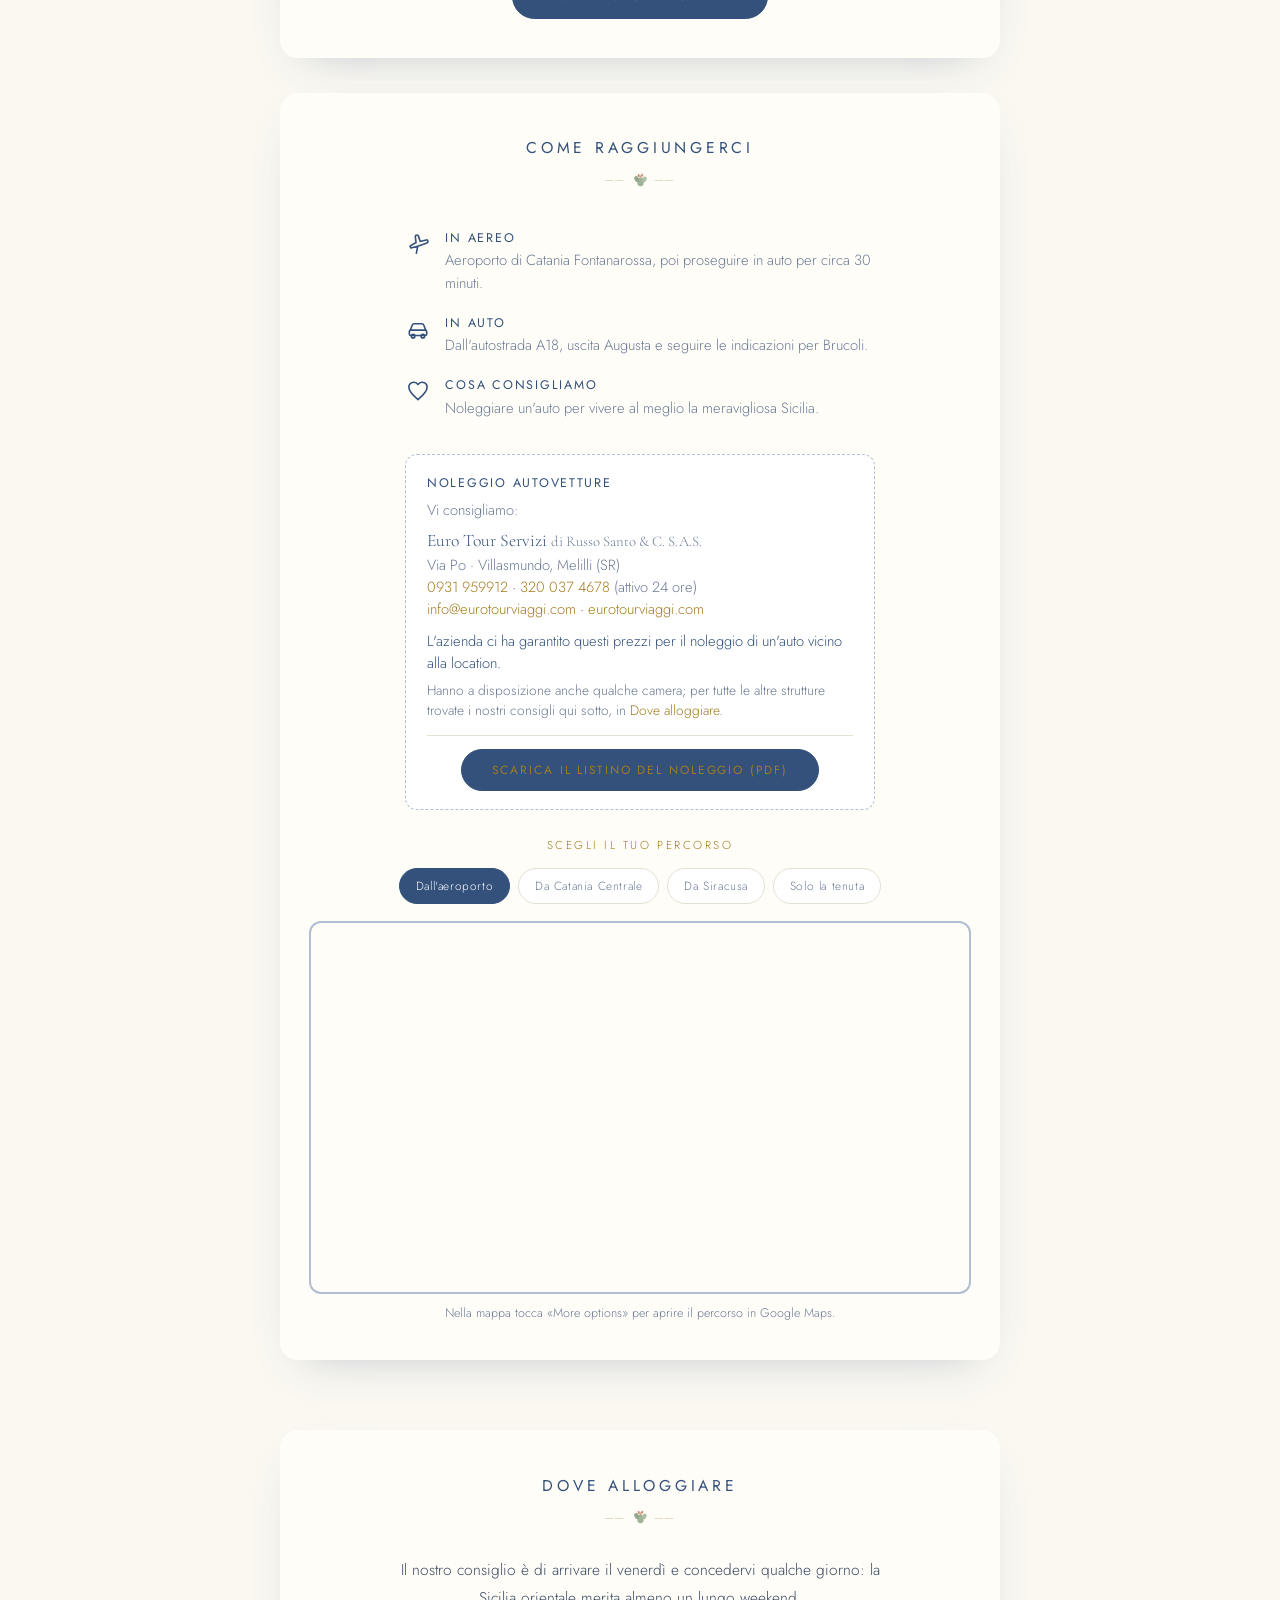
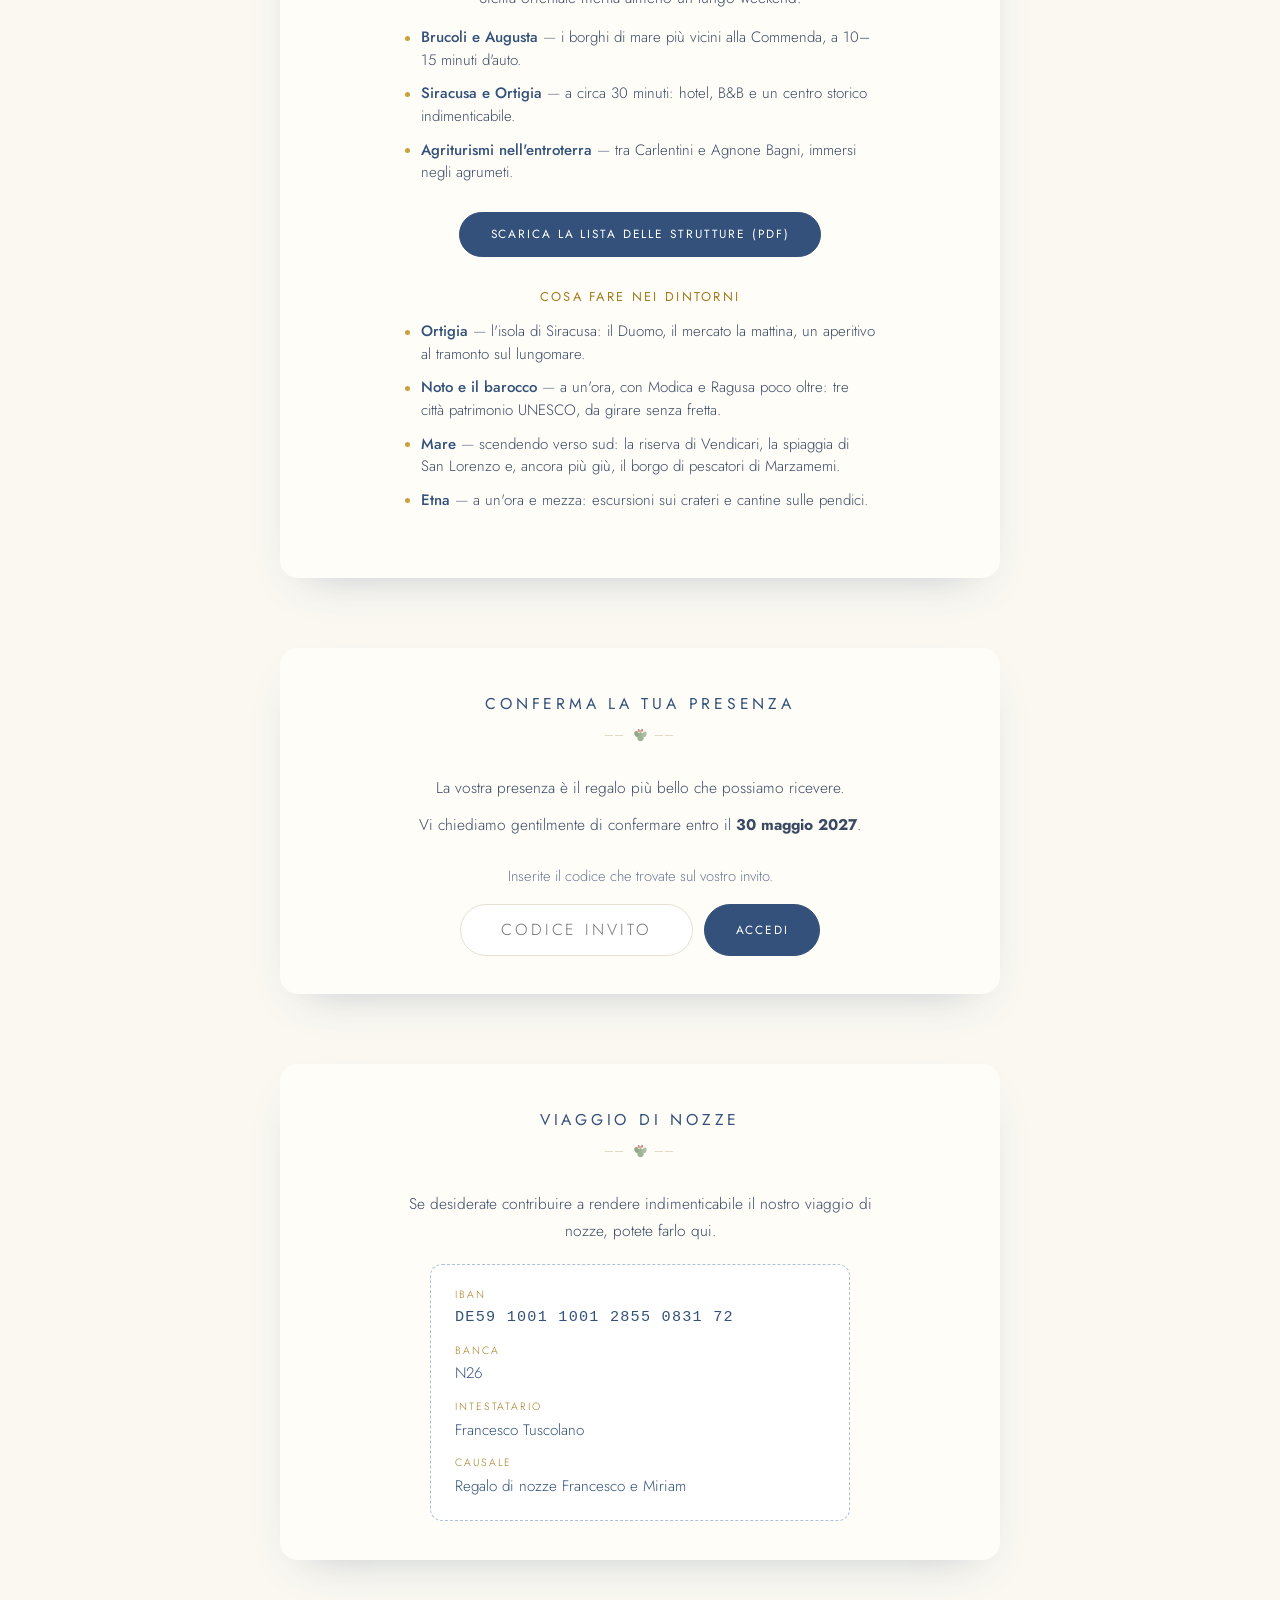
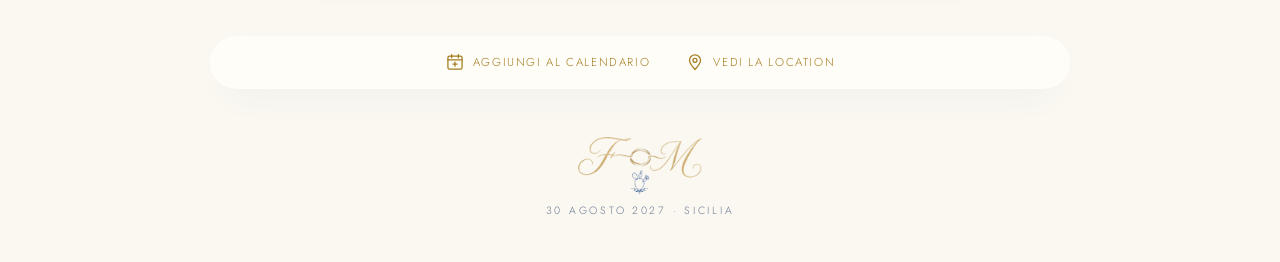
==== commit a0bc21a8: "Il listino del noleggio diventa un PDF, con l'auto in primo piano Il blocco "Tariffe e camere" che s" ====
--- a/index.html
+++ b/index.html
@@ -202,33 +202,13 @@
           <span class="muted" data-i18n="arr.h24">(attivo 24 ore)</span></p>
         <p><a href="mailto:info@eurotourviaggi.com">info@eurotourviaggi.com</a> ·
           <a href="https://www.eurotourviaggi.com" target="_blank" rel="noopener">eurotourviaggi.com</a></p>
-        <p class="hire-deal" data-i18n="hire.deal">Hanno riservato prezzi convenzionati per i nostri ospiti.</p>
-
-        <details class="listino">
-          <summary data-i18n="hire.pricesTitle">Tariffe e camere</summary>
-          <div>
-            <h4 data-i18n="hire.cars">Noleggio auto · al giorno</h4>
-            <ul class="prezzi">
-              <li><span>Fiat Panda</span><b>€ 40</b></li>
-              <li><span>Fiat Grande Panda</span><b>€ 55</b></li>
-              <li><span>Fiat Grande Panda <i data-i18n="hire.auto">automatica</i></span><b>€ 60</b></li>
-              <li><span>Fiat 500 <i data-i18n="hire.auto">automatica</i></span><b>€ 65</b></li>
-              <li><span>Fiat 600 <i data-i18n="hire.auto">automatica</i></span><b>€ 65</b></li>
-            </ul>
-            <p class="muted" data-i18n="hire.insurance">A cui si aggiungono € 30 al giorno per l'assicurazione full kasko senza franchigia.</p>
-
-            <h4 data-i18n="hire.rooms">Camere al B&amp;B Venti di Brucoli · a notte</h4>
-            <ul class="prezzi">
-              <li><span data-i18n="room.double">Camera doppia</span><b>€ 80</b></li>
-              <li><span data-i18n="room.triple">Camera tripla</span><b>€ 110</b></li>
-              <li><span data-i18n="room.quad">Camera quadrupla</span><b>€ 130</b></li>
-              <li><span data-i18n="room.apt2">Appartamento per 2</span><b>€ 100</b></li>
-              <li><span data-i18n="room.apt3">Appartamento per 3</span><b>€ 140</b></li>
-              <li><span data-i18n="room.apt4">Appartamento per 4</span><b>€ 150</b></li>
-            </ul>
-            <p class="muted" data-i18n="hire.boat">Organizzano anche tour in barca lungo la costa, da Brucoli ad Augusta, per l'intera giornata o mezza giornata.</p>
-          </div>
-        </details>
+        <p class="hire-deal" data-i18n="hire.deal">L'azienda ci ha garantito questi prezzi per il noleggio di un'auto vicino alla location.</p>
+        <p class="muted hire-rooms" data-i18n="hire.rooms">Hanno a disposizione anche qualche camera; per tutte le altre strutture trovate i nostri consigli qui sotto, in <a href="#stay">Dove alloggiare</a>.</p>
+
+        <p class="hire-dl">
+          <a class="btn btn-navy" href="files/noleggio-e-camere.pdf" download
+             data-i18n="hire.pdf">Scarica il listino del noleggio (PDF)</a>
+        </p>
       </div>
 
       <p class="choose-label" data-i18n="arr.choose">Scegli il tuo percorso</p>
--- a/styles.css
+++ b/styles.css
@@ -514,83 +514,15 @@
 
 .hire-deal { color: var(--navy); margin-top: 0.6rem; }
 
-/* Listino a scomparsa: <details> nativo, così si apre anche senza JavaScript */
-.listino {
-  margin-top: 0.8rem;
+/* le camere sono un accenno: il listino principale resta quello delle auto */
+.hire-rooms { margin-top: 0.35rem; font-size: 0.86rem; }
+
+/* Tariffe e camere: un PDF scaricabile invece del listino a scomparsa */
+.hire-dl {
+  margin-top: 0.9rem;
+  padding-top: 0.8rem;
   border-top: 1px solid var(--line);
-  padding-top: 0.7rem;
-}
-
-.listino summary {
-  display: flex;
-  align-items: center;
-  gap: 0.5rem;
-  cursor: pointer;
-  list-style: none;
-  text-transform: uppercase;
-  letter-spacing: 0.14em;
-  font-size: 0.72rem;
-  color: var(--gold-deep);
-  -webkit-tap-highlight-color: transparent;
-}
-
-.listino summary::-webkit-details-marker { display: none; }
-
-/* freccia disegnata col bordo: ruota di 180° all'apertura */
-.listino summary::before {
-  content: "";
-  flex-shrink: 0;
-  width: 6px;
-  height: 6px;
-  margin-bottom: 3px;
-  border-right: 1.4px solid currentColor;
-  border-bottom: 1.4px solid currentColor;
-  transform: rotate(45deg);
-  transition: transform 0.25s ease;
-}
-
-.listino[open] summary::before { transform: rotate(-135deg); margin-bottom: -2px; }
-
-.listino summary:hover { color: var(--navy); }
-
-.listino h4 {
-  margin-top: 1rem;
-  font-weight: 400;
-  text-transform: uppercase;
-  letter-spacing: 0.12em;
-  font-size: 0.72rem;
-  color: var(--navy);
-}
-
-.listino h4:first-child { margin-top: 0.8rem; }
-
-.prezzi {
-  list-style: none;
-  margin: 0.4rem 0 0.5rem;
-}
-
-.prezzi li {
-  display: flex;
-  justify-content: space-between;
-  align-items: baseline;
-  gap: 1rem;
-  padding: 0.26rem 0;
-  border-bottom: 1px dotted var(--line);
-  font-size: 0.9rem;
-}
-
-.prezzi li:last-child { border-bottom: none; }
-
-.prezzi i { font-style: italic; color: var(--ink-soft); }
-
-.prezzi b {
-  font-weight: 500;
-  color: var(--navy);
-  white-space: nowrap;
-}
-
-@media (prefers-reduced-motion: reduce) {
-  .listino summary::before { transition: none; }
+  text-align: center;
 }
 
 /* ---------- Dove alloggiare ---------- */
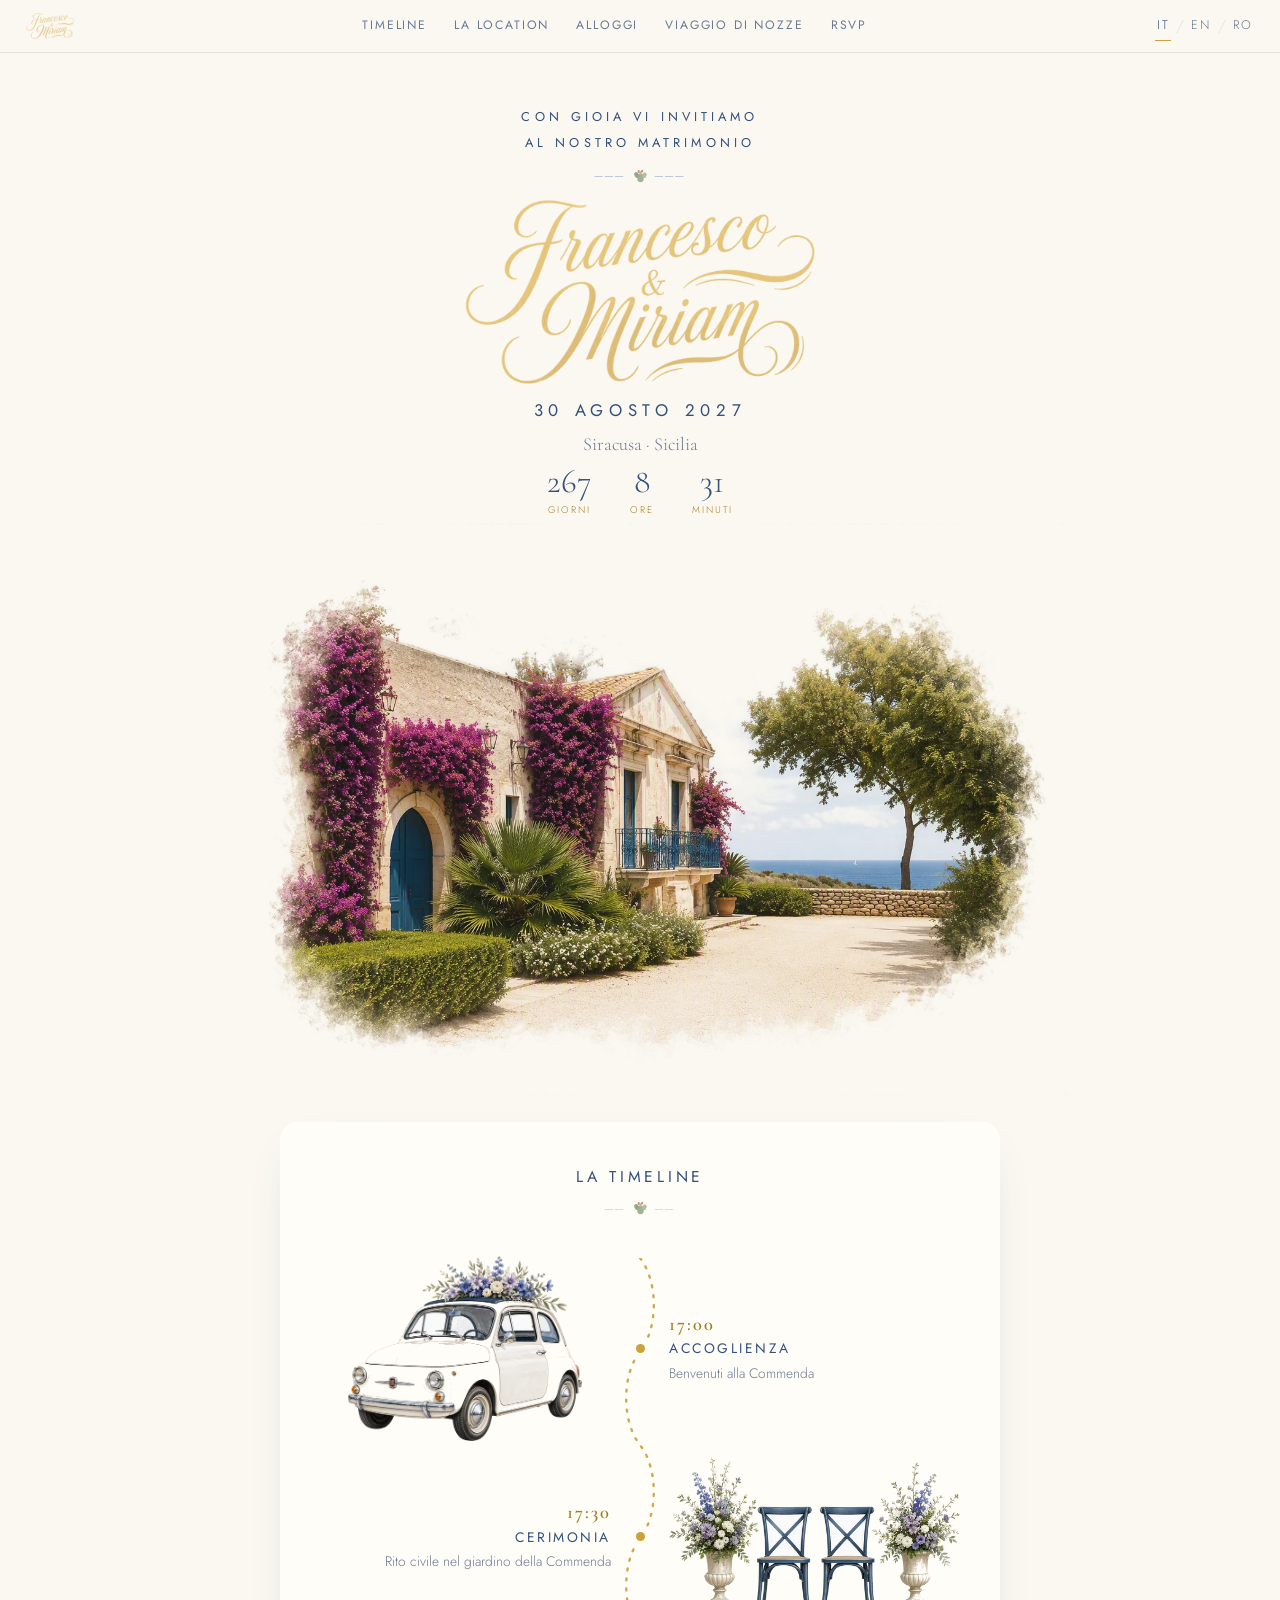
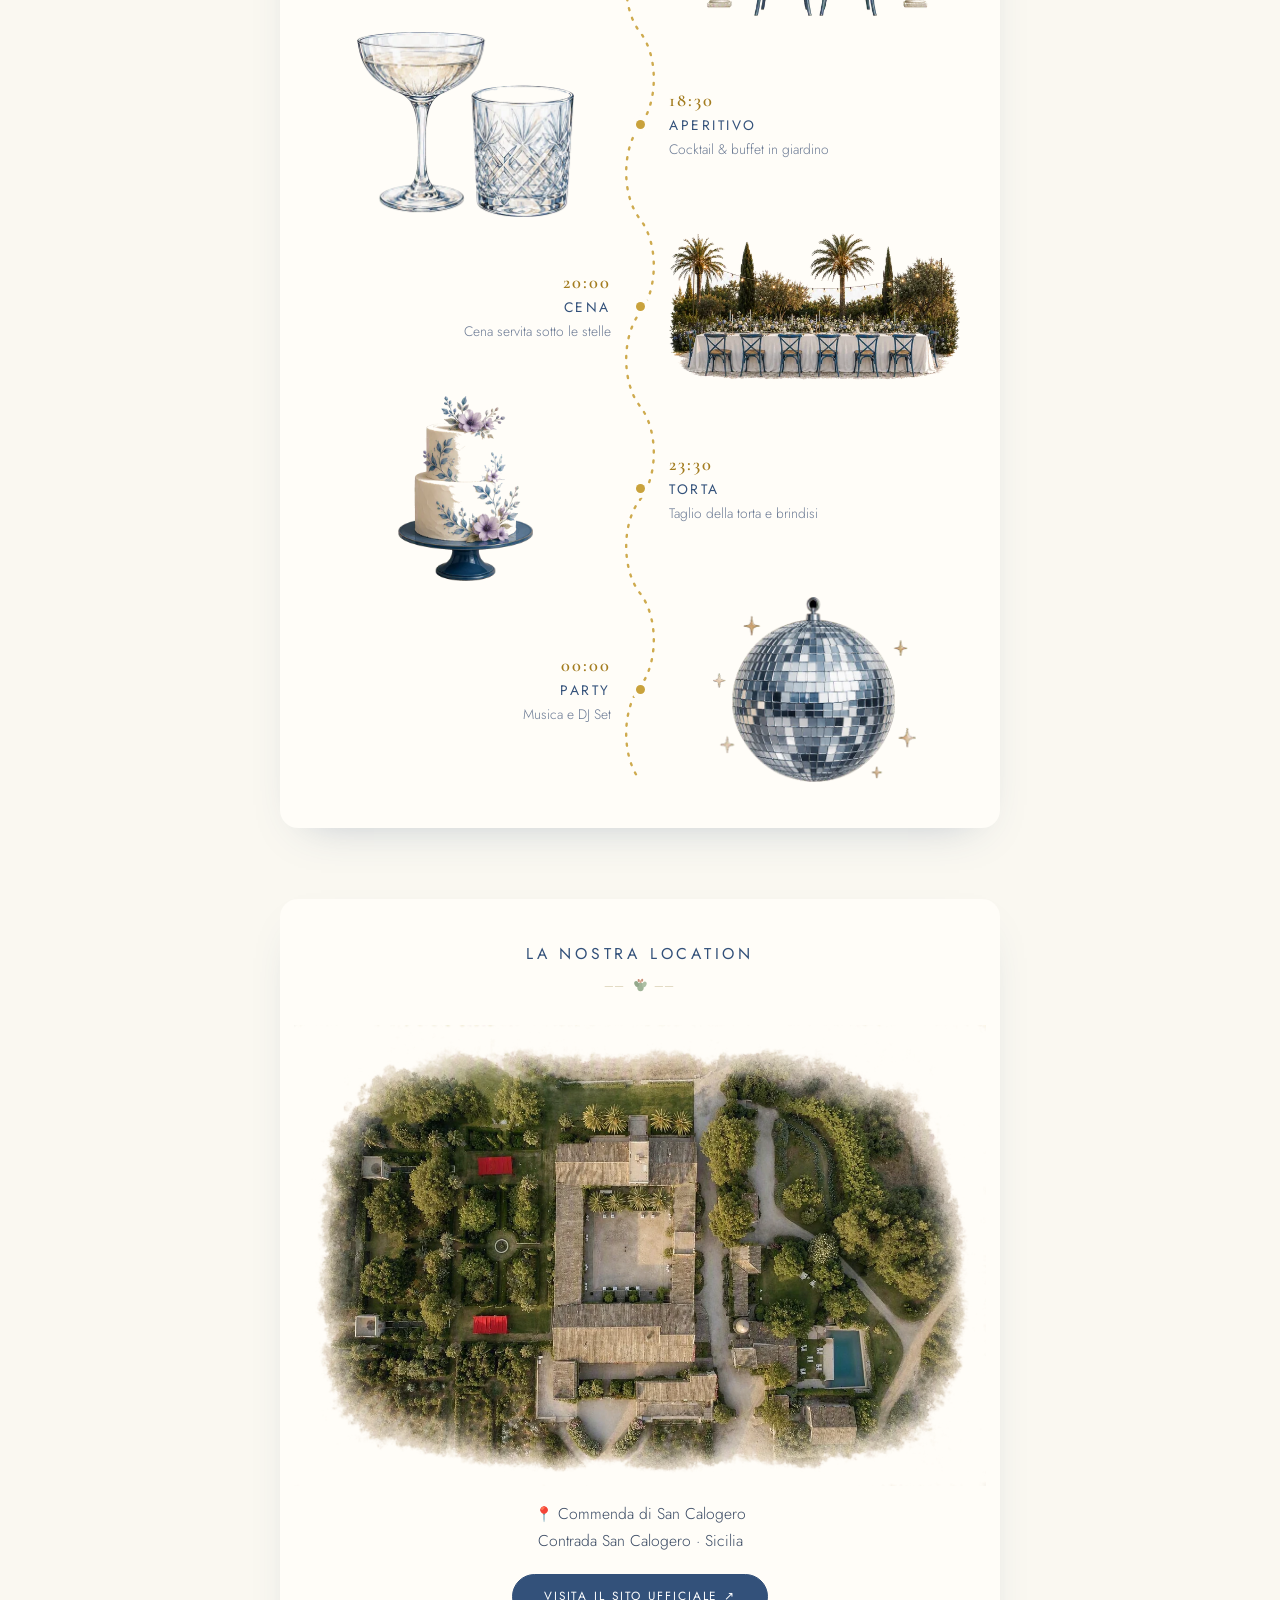
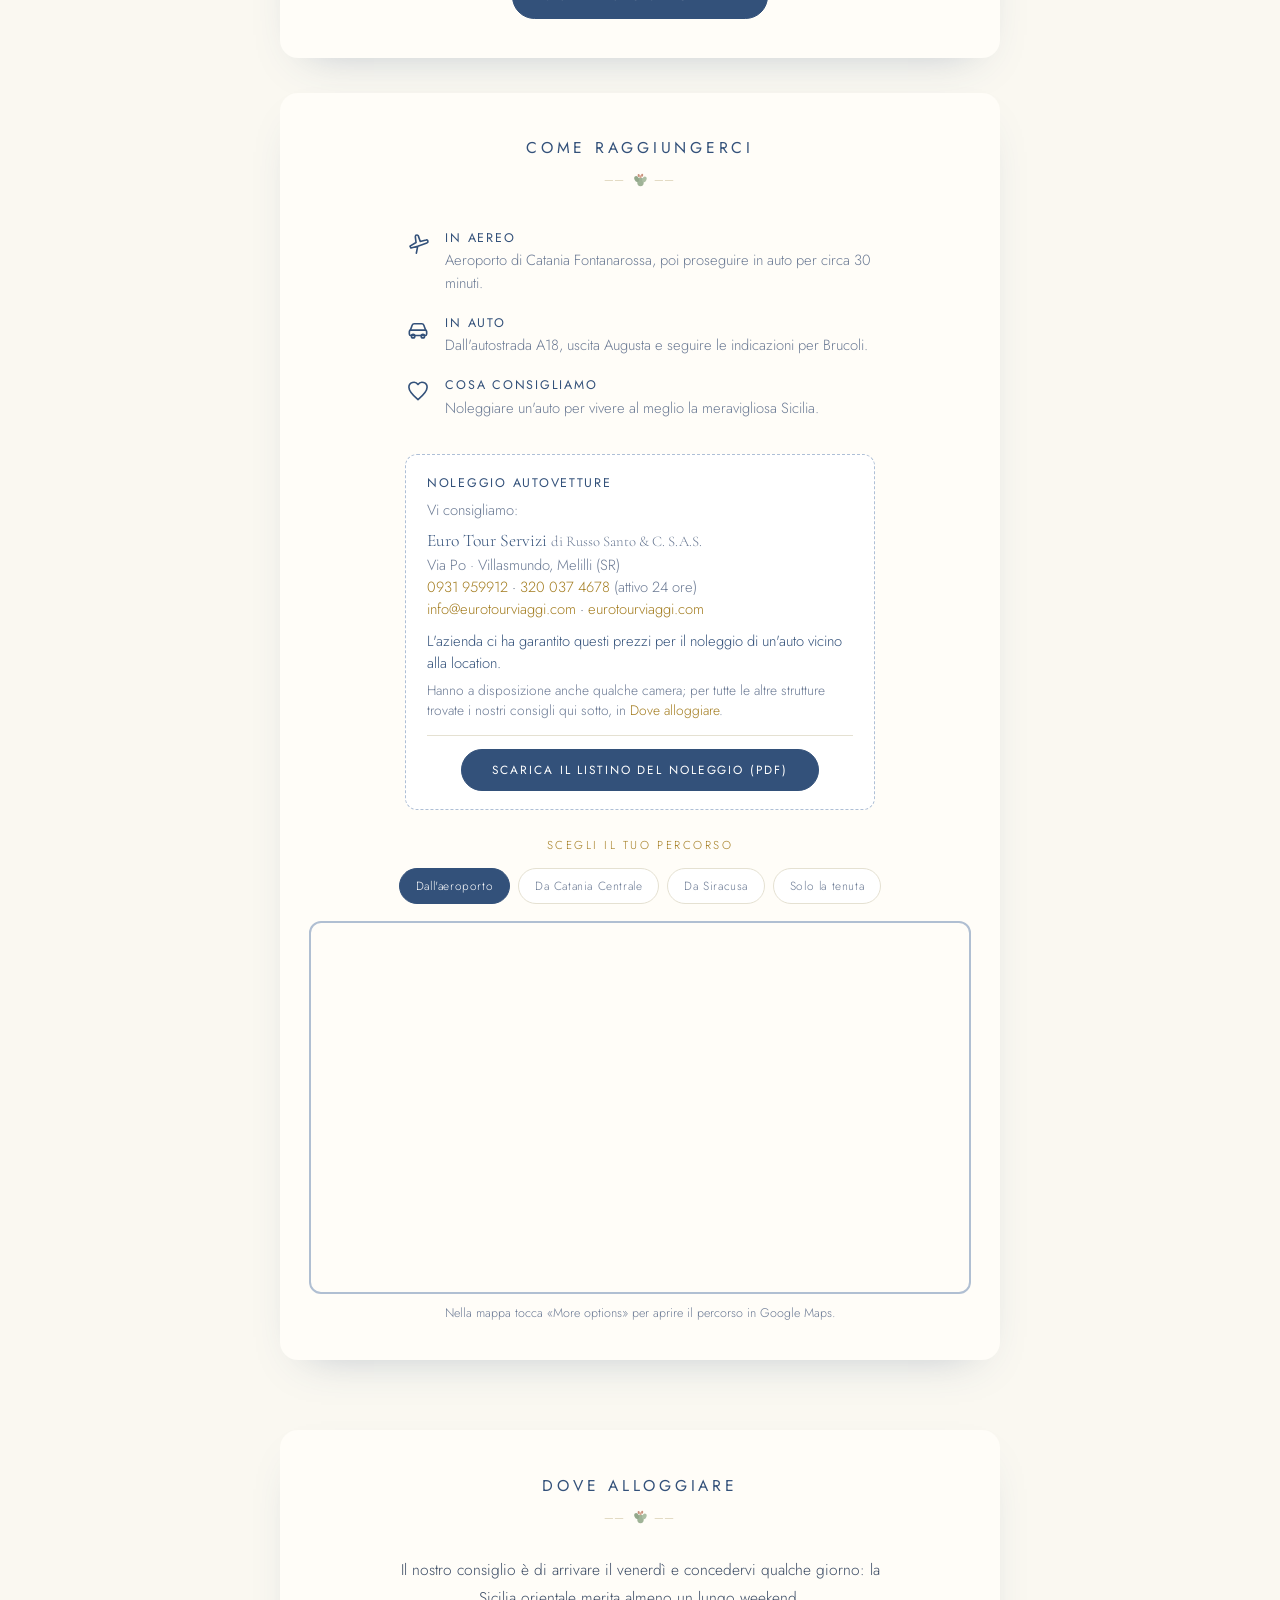
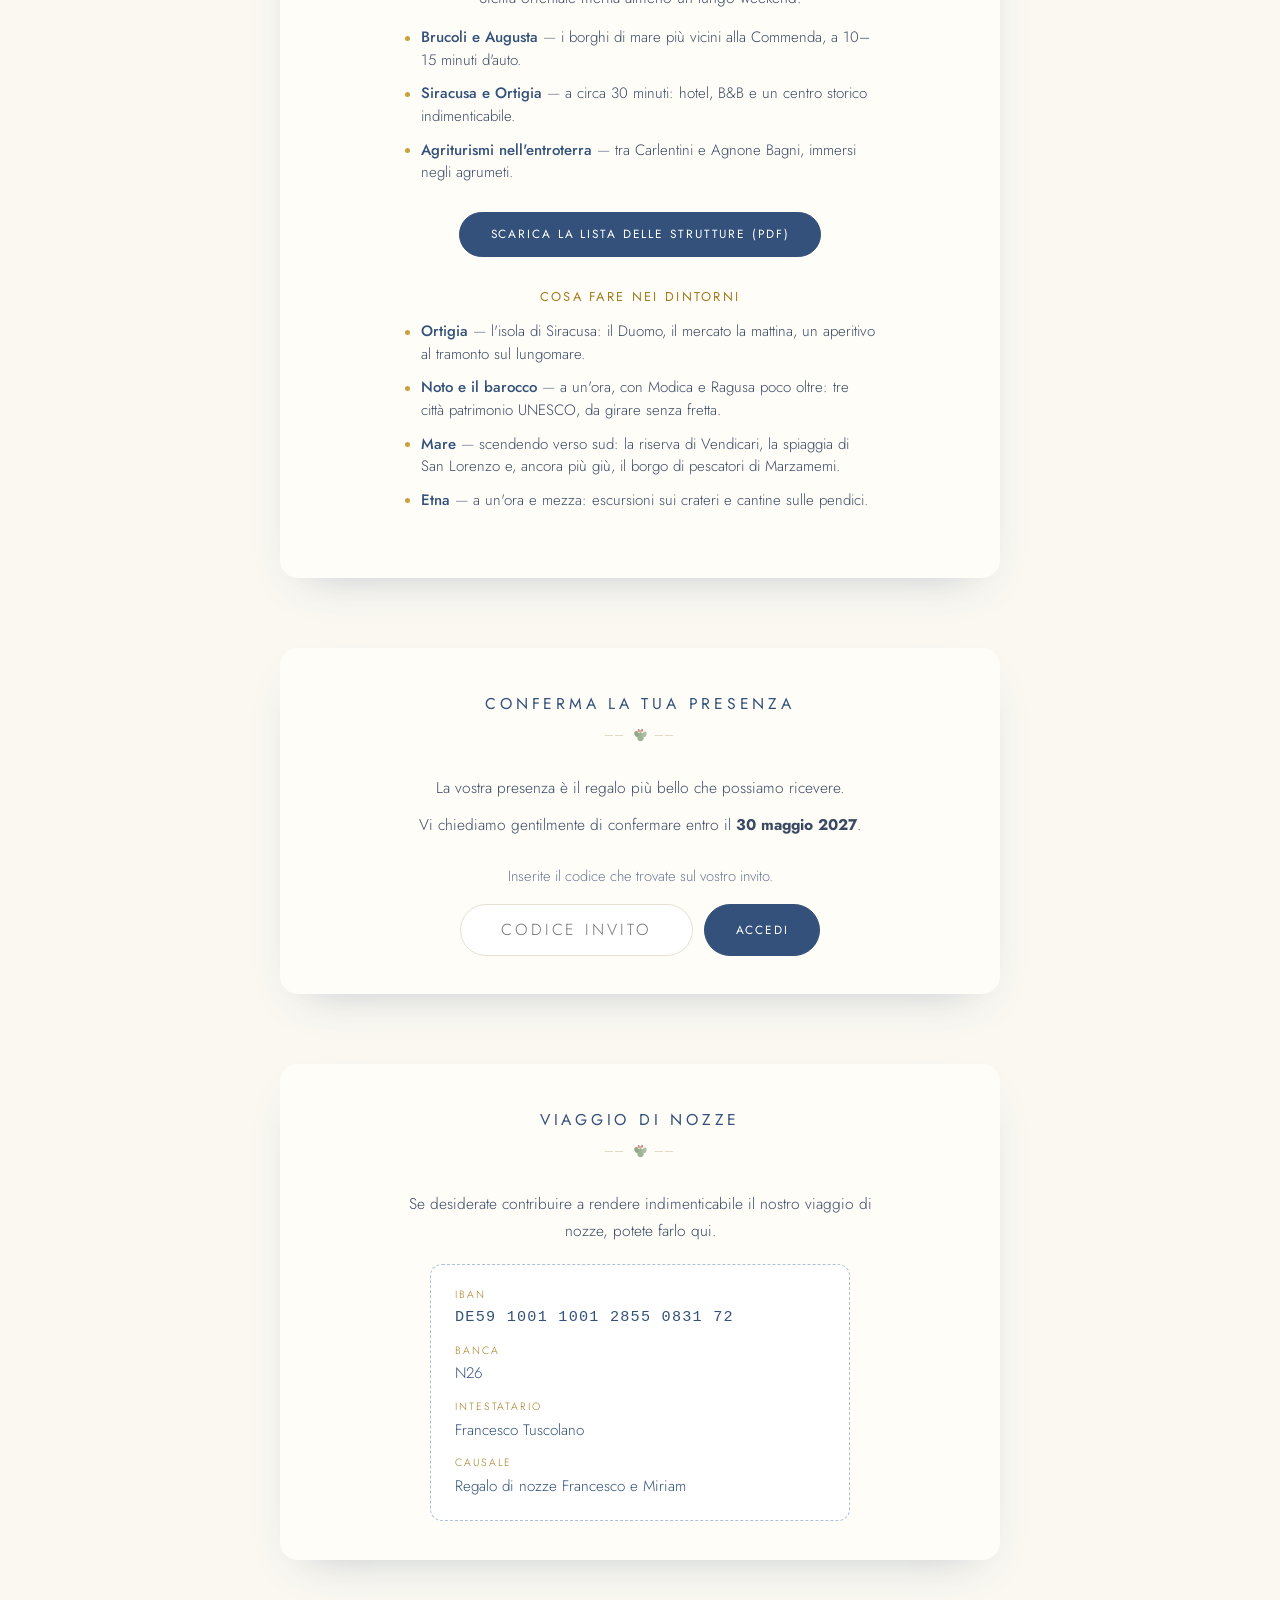
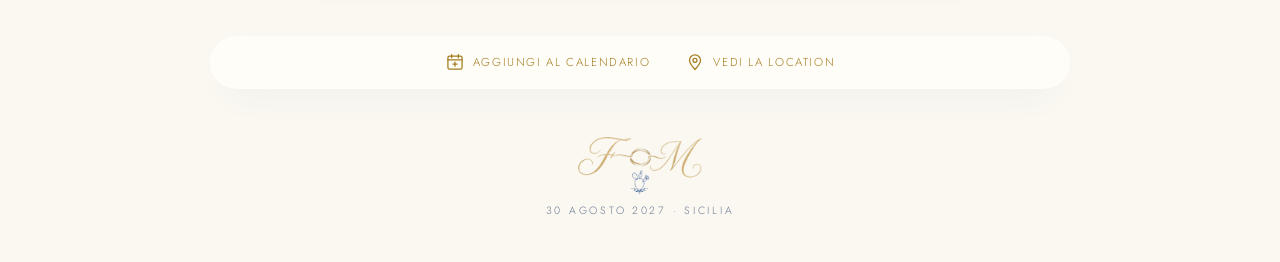
==== commit a1658d39: "Via l'intro con l'arco, si entra subito nel sito; tasto del noleggio blu come gli altri Co-Authored-" ====
--- a/index.html
+++ b/index.html
@@ -28,12 +28,10 @@
   <link rel="stylesheet"
         href="https://fonts.googleapis.com/css2?family=Cormorant+Garamond:wght@400;500;600&amp;family=Jost:wght@300;400;500&amp;display=swap" />
   <link rel="stylesheet" href="styles.css" />
-  <link rel="preload" as="image" href="img/intro-arco2.webp" />
 
   <noscript>
-    <!-- senza JS niente chiude l'intro e niente rivela le schede: mostrale subito -->
+    <!-- senza JS niente rivela le schede: mostrale subito -->
     <style>
-      .intro { display: none; }
       .reveal { opacity: 1; transform: none; }
     </style>
   </noscript>
@@ -44,15 +42,6 @@
   <svg width="0" height="0" style="position:absolute" aria-hidden="true">
     <symbol id="fico" viewBox="0 0 24 24"><ellipse cx="12" cy="15.4" rx="4.6" ry="6.1" fill="#9fb397"/><ellipse cx="6.6" cy="11.2" rx="3.1" ry="4.3" transform="rotate(-26 6.6 11.2)" fill="#93a88b"/><ellipse cx="17.5" cy="11.8" rx="2.9" ry="4.1" transform="rotate(24 17.5 11.8)" fill="#adbfa4"/><ellipse cx="9.5" cy="6.3" rx="1.5" ry="2.1" transform="rotate(-12 9.5 6.3)" fill="#c98f7a"/><ellipse cx="14.3" cy="6.1" rx="1.5" ry="2.1" transform="rotate(12 14.3 6.1)" fill="#c98f7a"/><ellipse cx="12" cy="8.1" rx="1.4" ry="2" fill="#d8a58f"/></symbol>
   </svg>
-
-  <!-- ===== Intro: l'arco, poi direttamente nel sito ===== -->
-  <div class="intro" id="intro">
-    <div class="inv" id="inv">
-      <img class="inv-scene" src="img/intro-arco2.webp" fetchpriority="high"
-           alt="Commenda di San Calogero — Francesco e Miriam" />
-      <button class="inv-enter" id="inv-enter" type="button" data-i18n="intro.enter">Entra</button>
-    </div>
-  </div>
 
   <nav class="nav" id="nav">
     <a class="nav-logo" href="#top" aria-label="Miriam e Francesco">
--- a/styles.css
+++ b/styles.css
@@ -509,8 +509,8 @@
   margin-top: 0.4rem;
 }
 
-.transfer a { color: var(--gold-deep); text-decoration: none; }
-.transfer a:hover { text-decoration: underline; }
+.transfer a:not(.btn) { color: var(--gold-deep); text-decoration: none; }
+.transfer a:not(.btn):hover { text-decoration: underline; }
 
 .hire-deal { color: var(--navy); margin-top: 0.6rem; }
 
@@ -760,80 +760,6 @@
   .wcard { padding: 2.1rem 1.2rem 2rem; }
 }
 
-/* ---------- Intro: il foglio con l'arco e il pulsante Entra ---------- */
-.intro {
-  position: fixed;
-  inset: 0;
-  z-index: 100;
-  display: flex;
-  align-items: center;
-  justify-content: center;
-  background: #ede2db;
-  transition: opacity 0.6s ease, visibility 0.6s;
-}
-
-.intro.hidden { opacity: 0; visibility: hidden; pointer-events: none; }
-
-body.locked { overflow: hidden; }
-
-/* il foglio mantiene il rapporto 2:3 della foto, così il pulsante resta
-   esattamente dov'è nel disegno; la larghezza è limitata anche dall'altezza,
-   altrimenti un telefono in orizzontale romperebbe le proporzioni */
-.inv {
-  position: relative;
-  width: min(94vw, 470px, 62dvh);
-  aspect-ratio: 900 / 1350;
-  cursor: pointer;
-  transition: transform 0.6s ease, opacity 0.6s ease;
-  -webkit-tap-highlight-color: transparent;
-}
-
-.inv-scene {
-  position: absolute;
-  inset: 0;
-  width: 100%;
-  height: 100%;
-  object-fit: contain;
-  user-select: none;
-}
-
-.intro.leaving .inv { transform: scale(1.04); opacity: 0; }
-
-/* ricostruito in HTML (quello del disegno è parte dell'immagine) così può
-   essere tradotto e avere un contorno di focus vero */
-.inv-enter {
-  position: absolute;
-  left: 50%;
-  top: 89.4%;
-  transform: translateX(-50%);
-  /* si adatta al proprio testo (con la larghezza del disegno come minimo)
-     così l'etichetta non viene mai tagliata, in qualunque lingua */
-  min-width: 19.9%;
-  padding: 0.45em 1.4em 0.5em;
-  display: flex;
-  align-items: center;
-  justify-content: center;
-  white-space: nowrap;
-  background: #061f39;
-  border: 1px solid rgba(201, 162, 60, 0.55);
-  border-radius: 4px;
-  color: #d8bb72;
-  font-family: var(--serif);
-  font-size: clamp(0.55rem, 2.3vw, 0.72rem);
-  font-weight: 500;
-  letter-spacing: 0.22em;
-  text-transform: uppercase;
-  cursor: pointer;
-  transition: background 0.25s, color 0.25s;
-}
-
-.inv-enter:hover { background: #0b2c50; color: #eedca8; }
-
-/* telefono in orizzontale: il foglio è piccolo, l'etichetta resta leggibile */
-@media (max-height: 540px) {
-  .inv-enter { font-size: 0.5rem; letter-spacing: 0.14em; padding: 0.4em 1.1em 0.45em; }
-}
-
 @media (prefers-reduced-motion: reduce) {
-  .intro, .inv, .nav-links { transition: none; }
-}
+  .nav-links { transition: none; }
+}
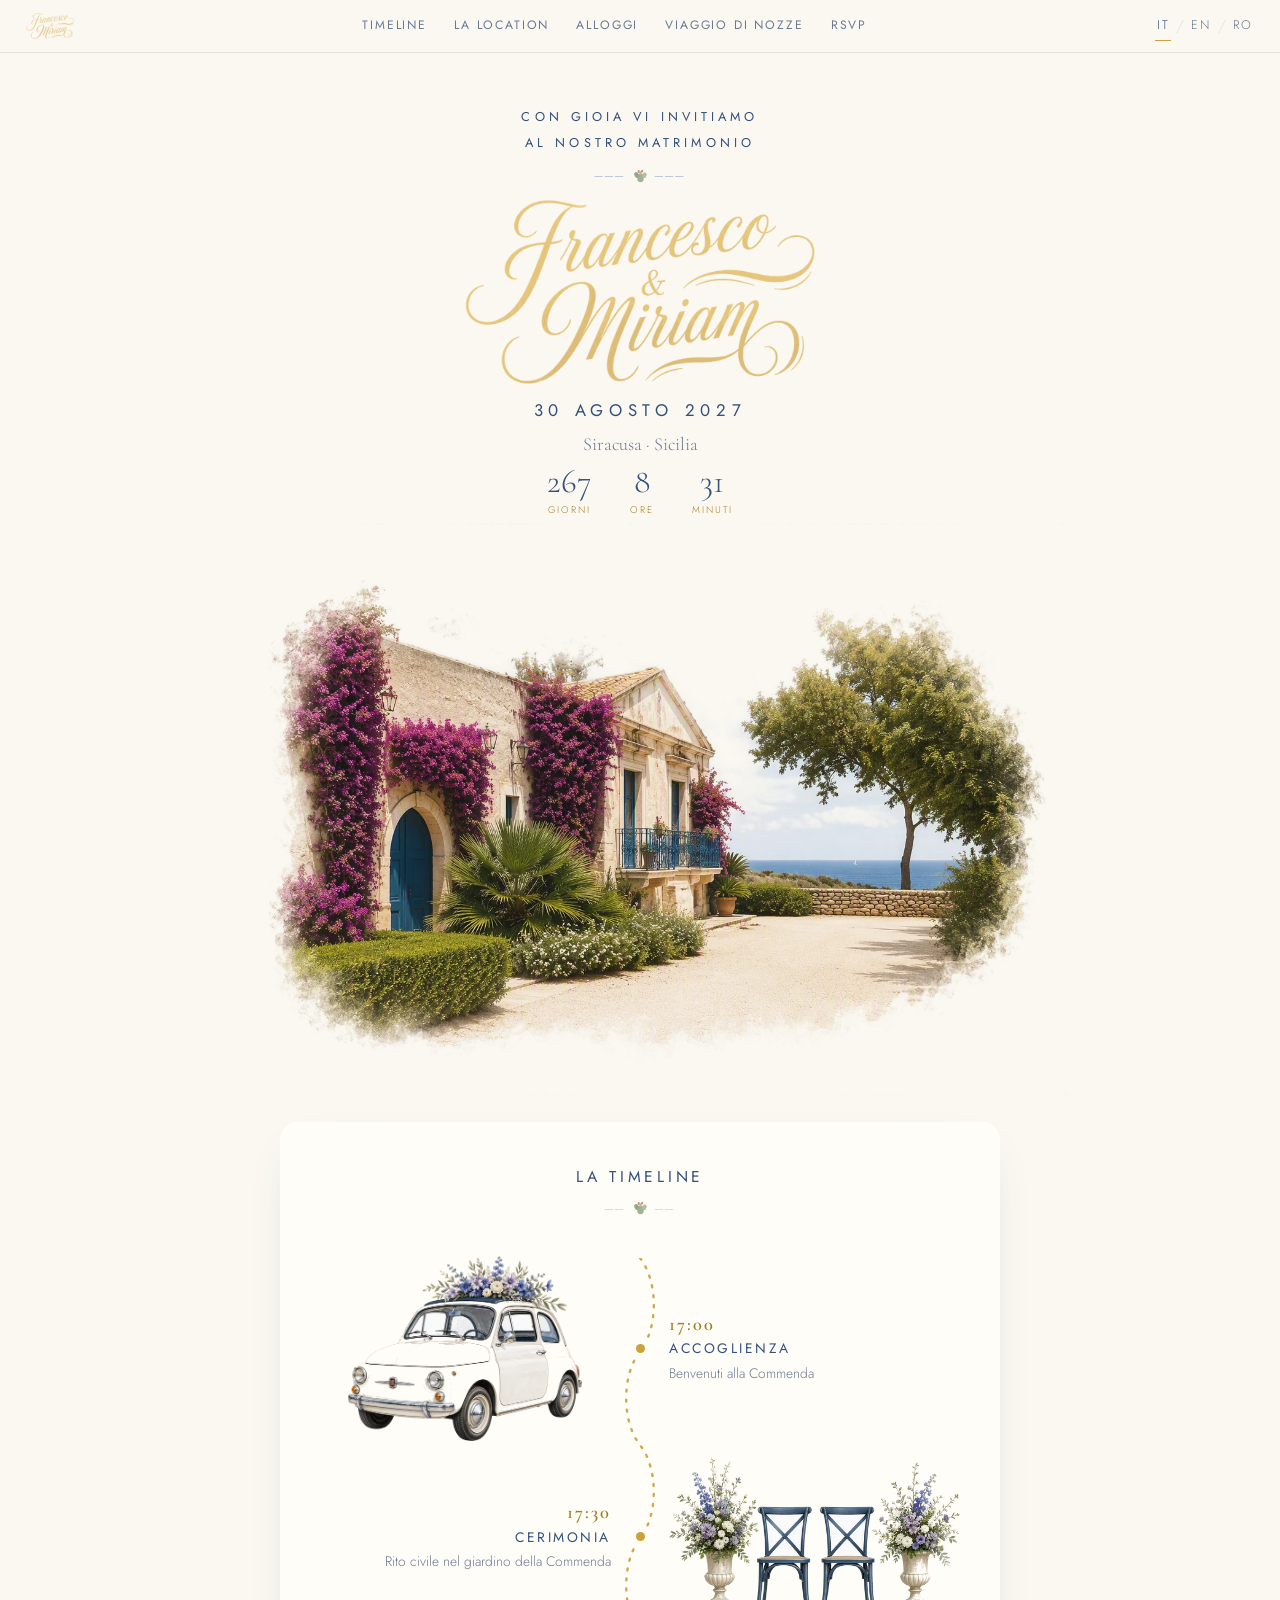
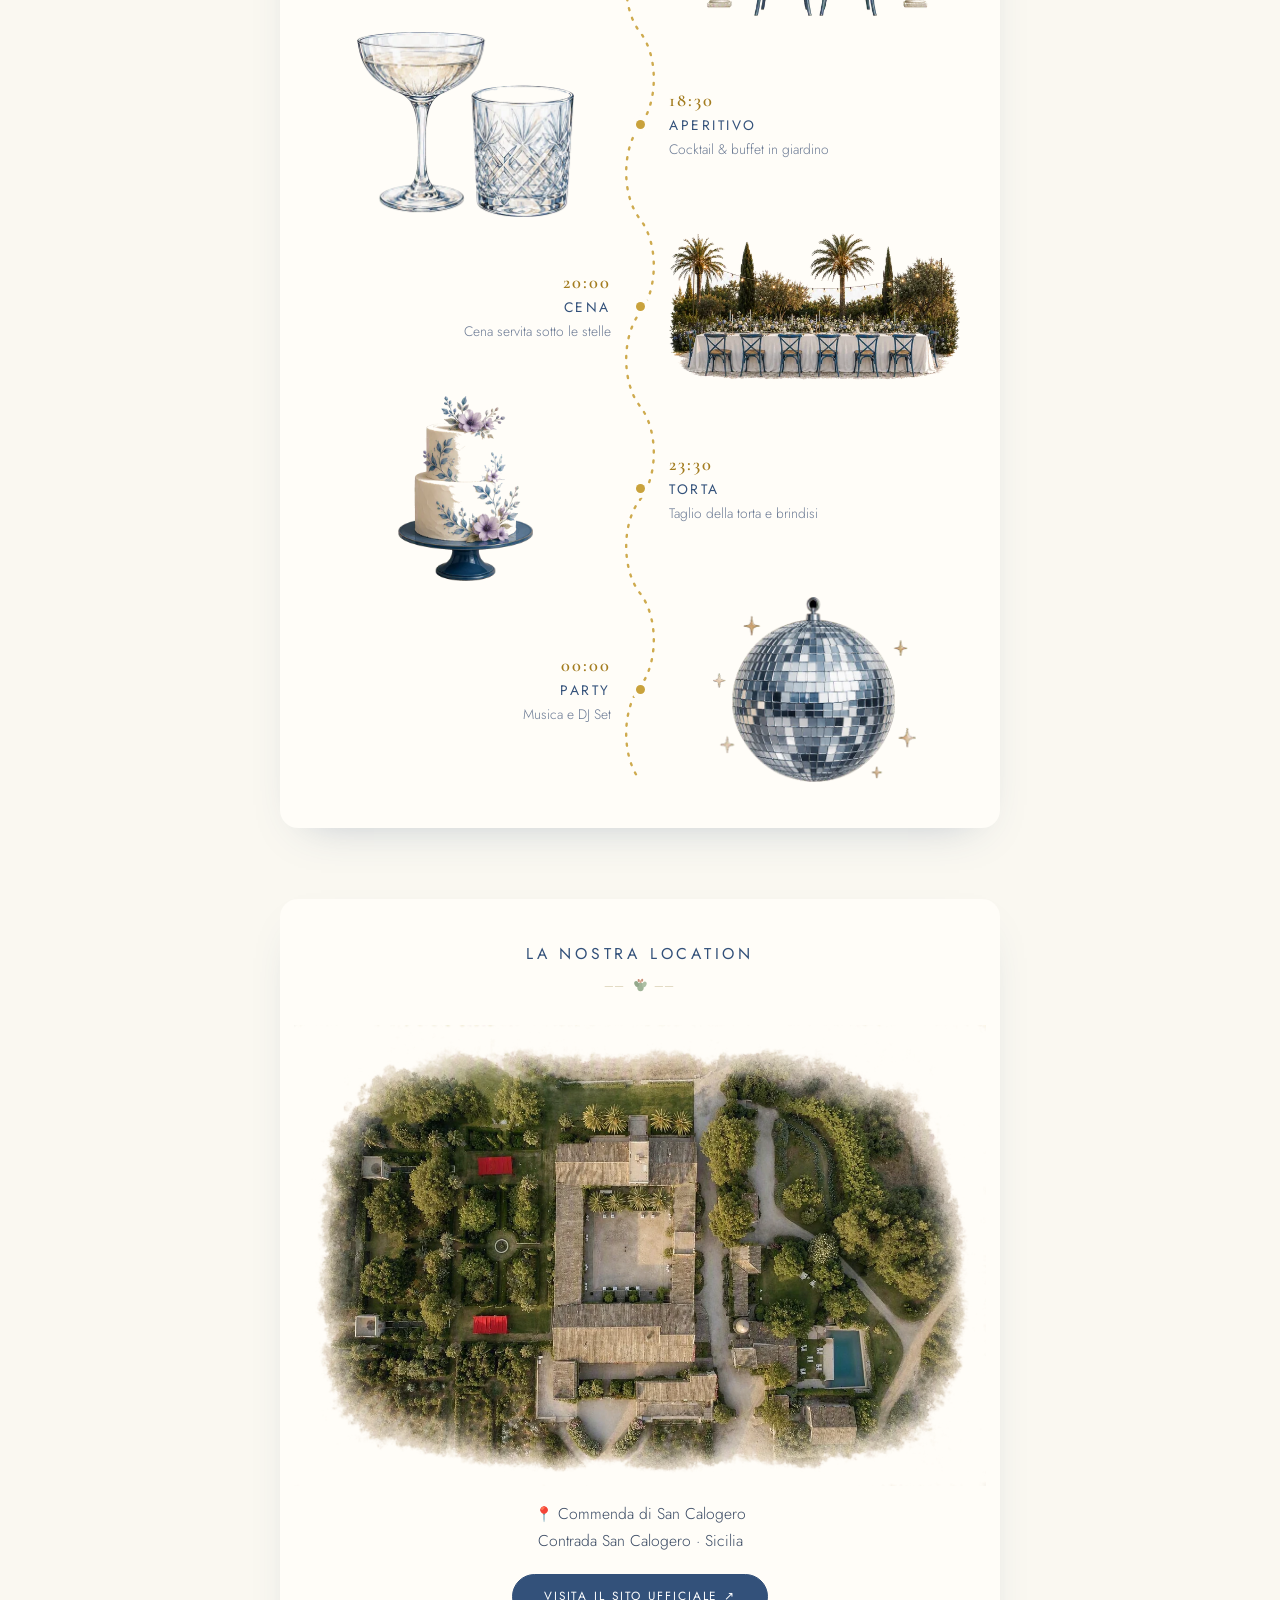
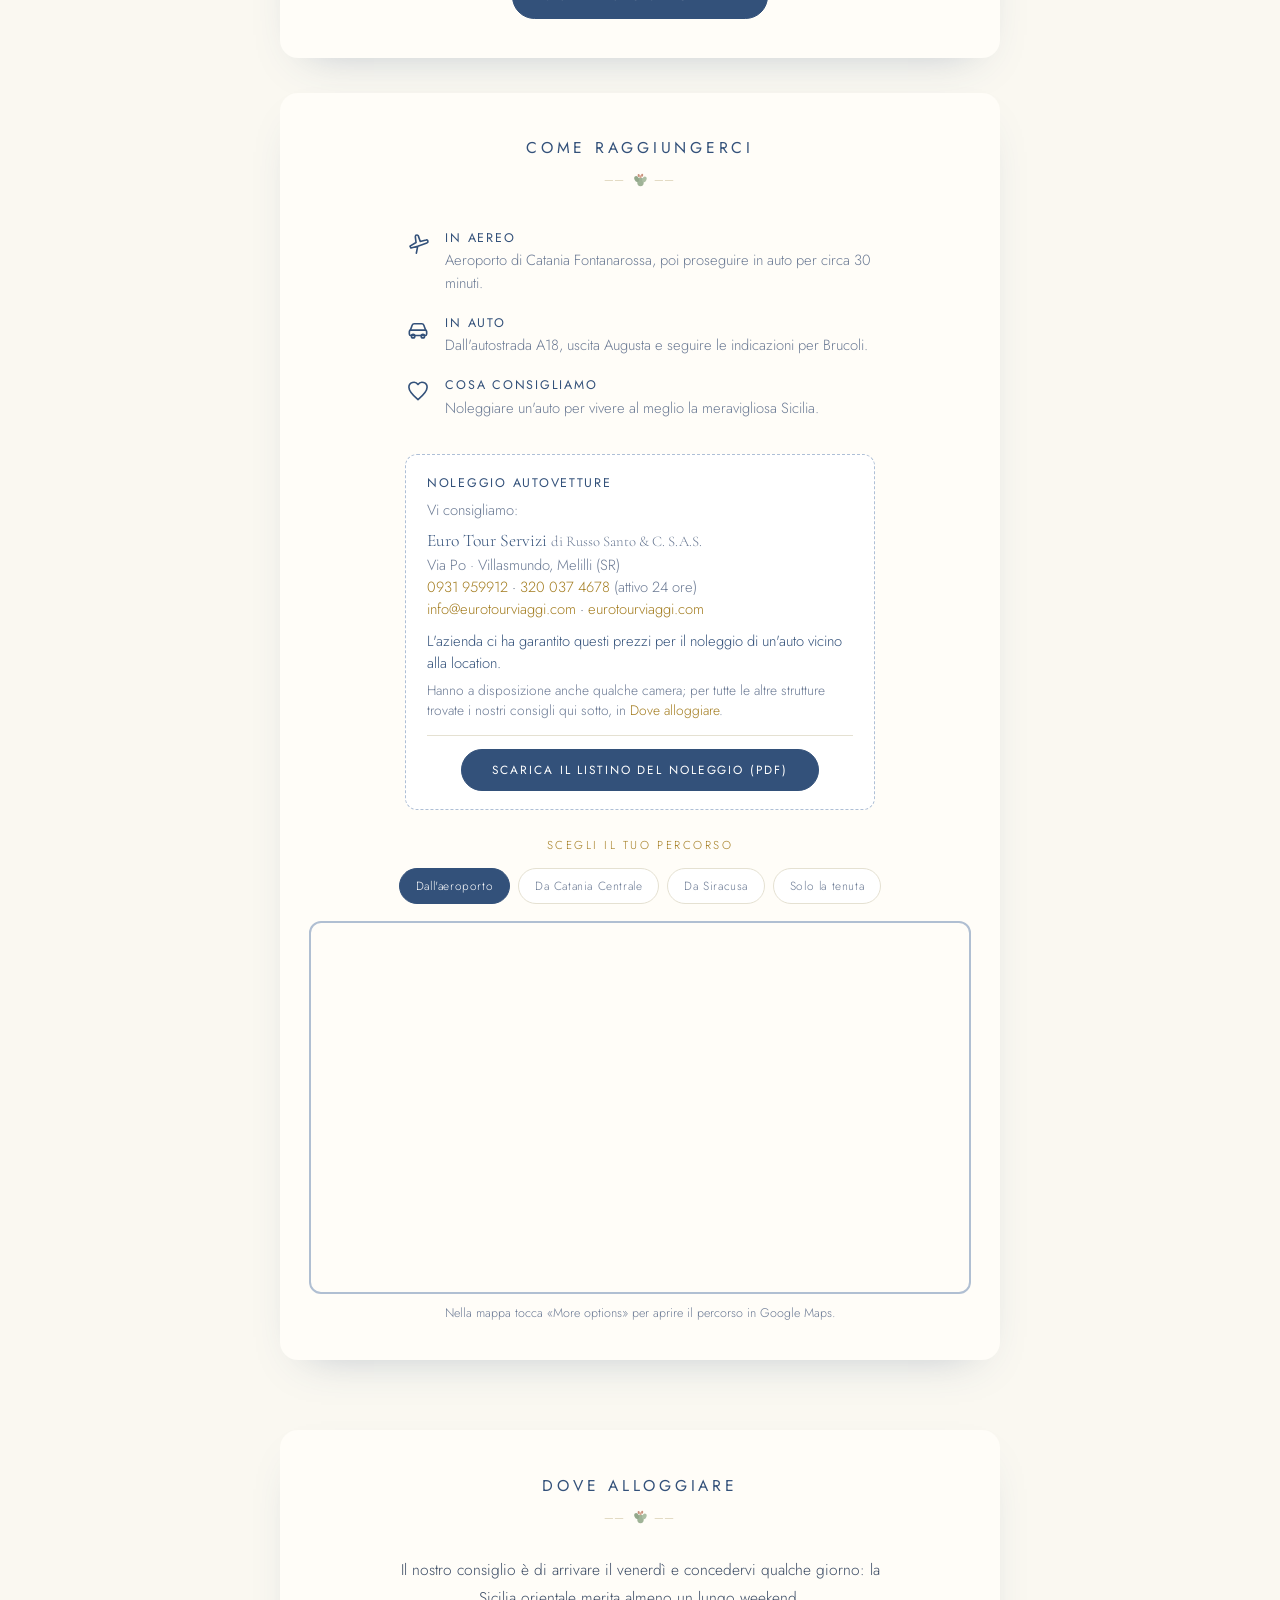
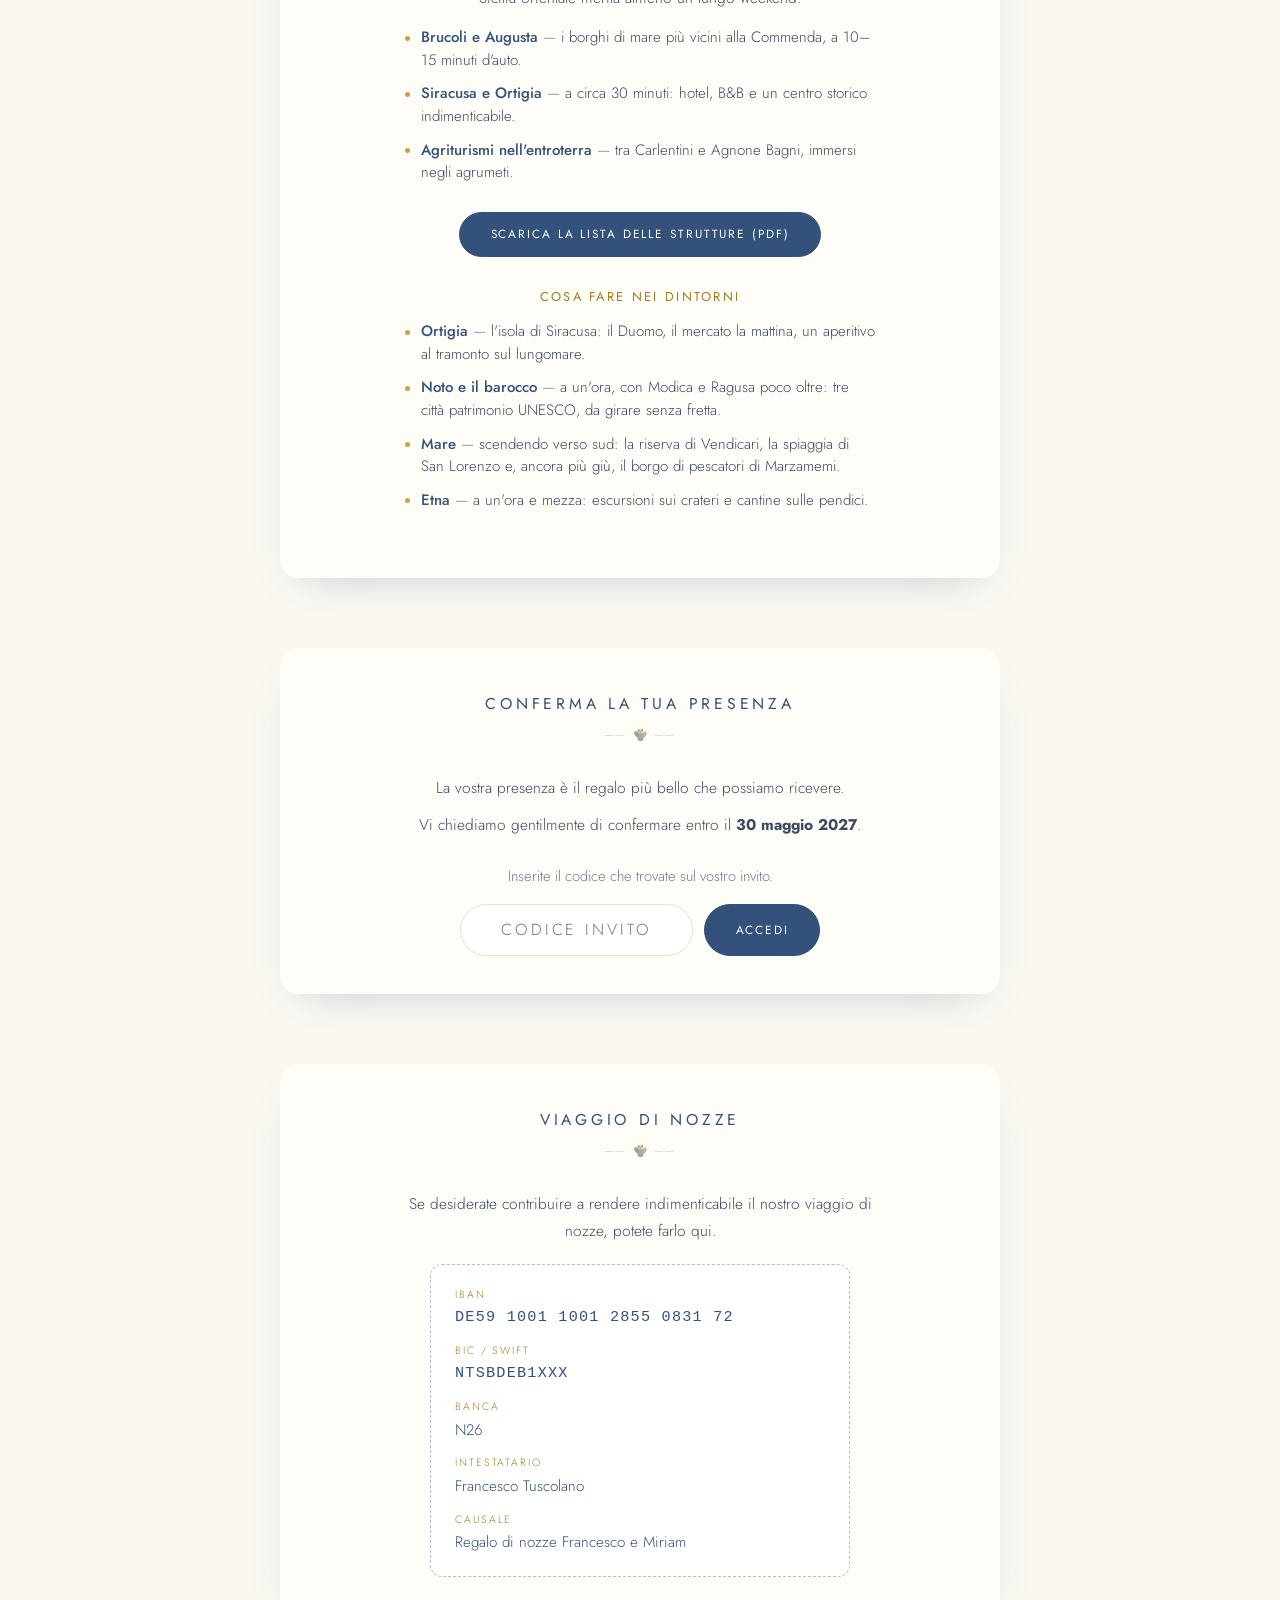
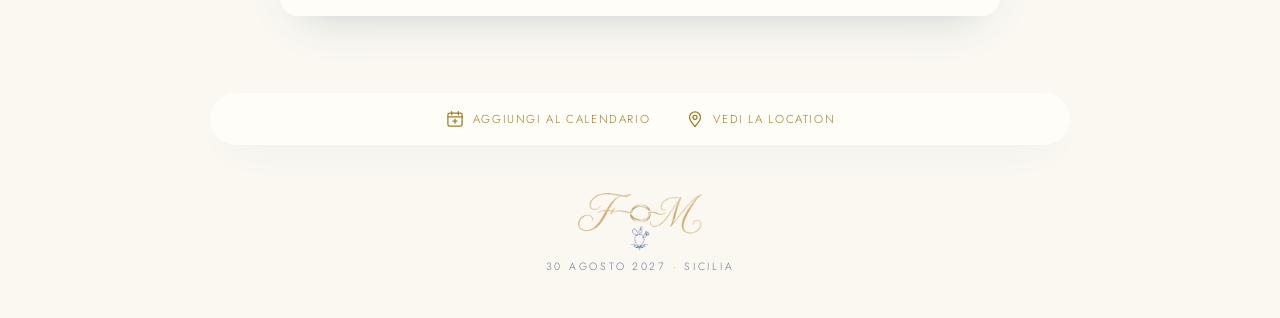
==== commit 49841780: "Viaggio di nozze: aggiunto il BIC per i bonifici dall'estero Co-Authored-By: Claude Opus 5.5 <norepl" ====
--- a/index.html
+++ b/index.html
@@ -316,6 +316,8 @@
       <dl class="iban-box">
         <dt data-i18n="gift.iban">IBAN</dt>
         <dd class="iban-code">DE59 1001 1001 2855 0831 72</dd>
+        <dt data-i18n="gift.bic">BIC / SWIFT</dt>
+        <dd class="iban-code">NTSBDEB1XXX</dd>
         <dt data-i18n="gift.bank">Banca</dt>
         <dd>N26</dd>
         <dt data-i18n="gift.holder">Intestatario</dt>
